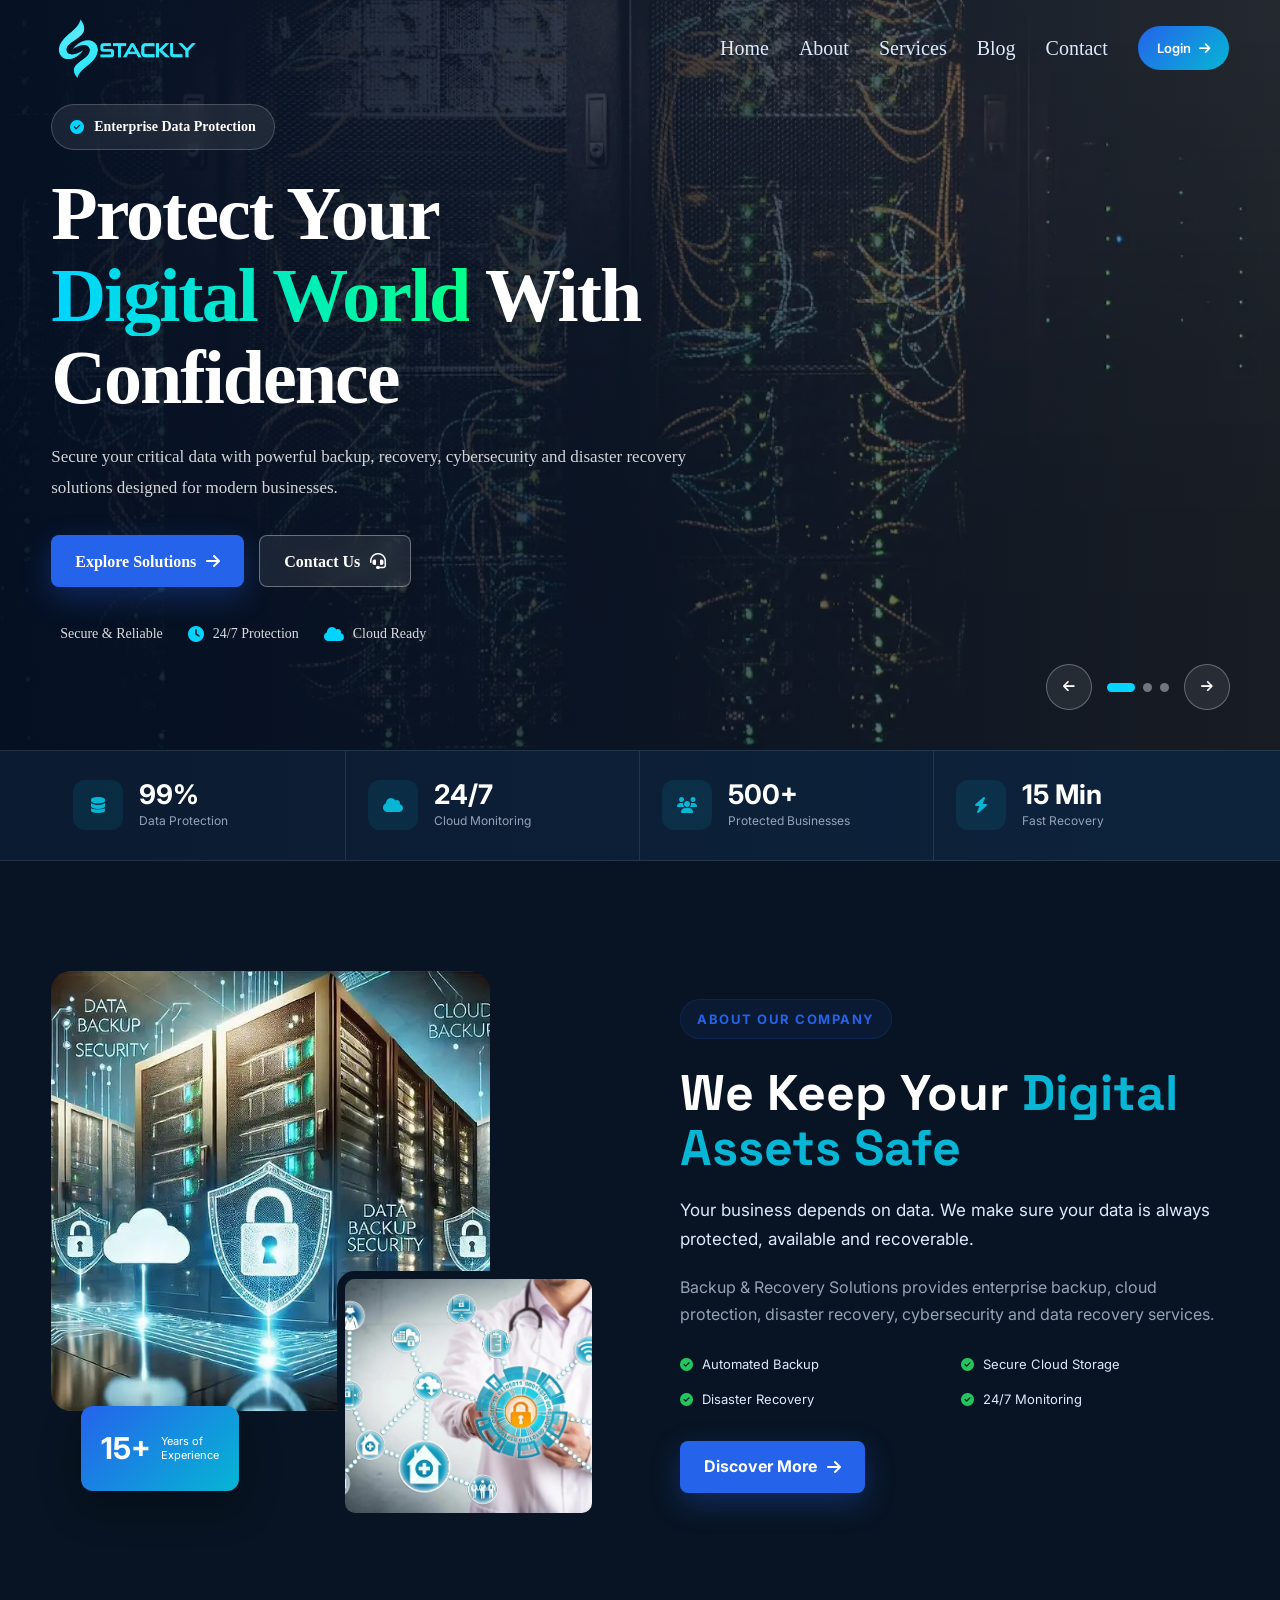
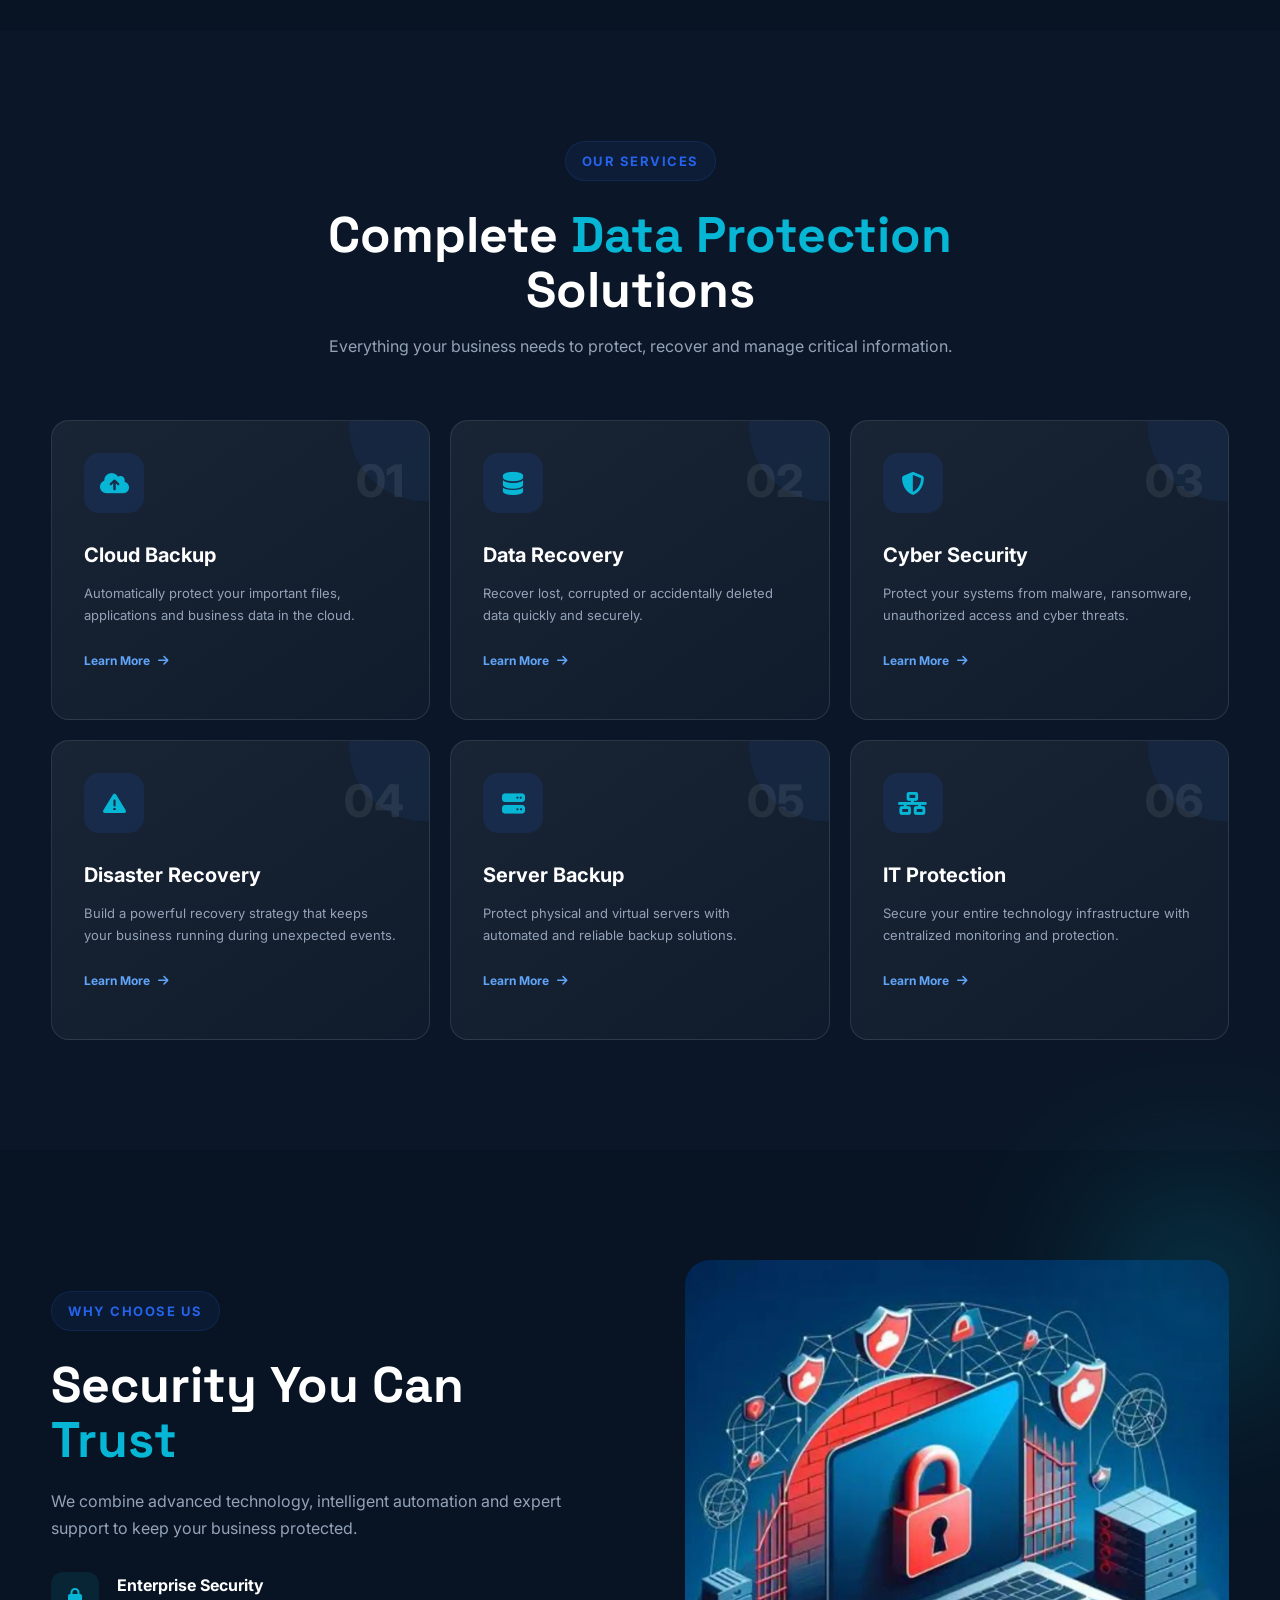
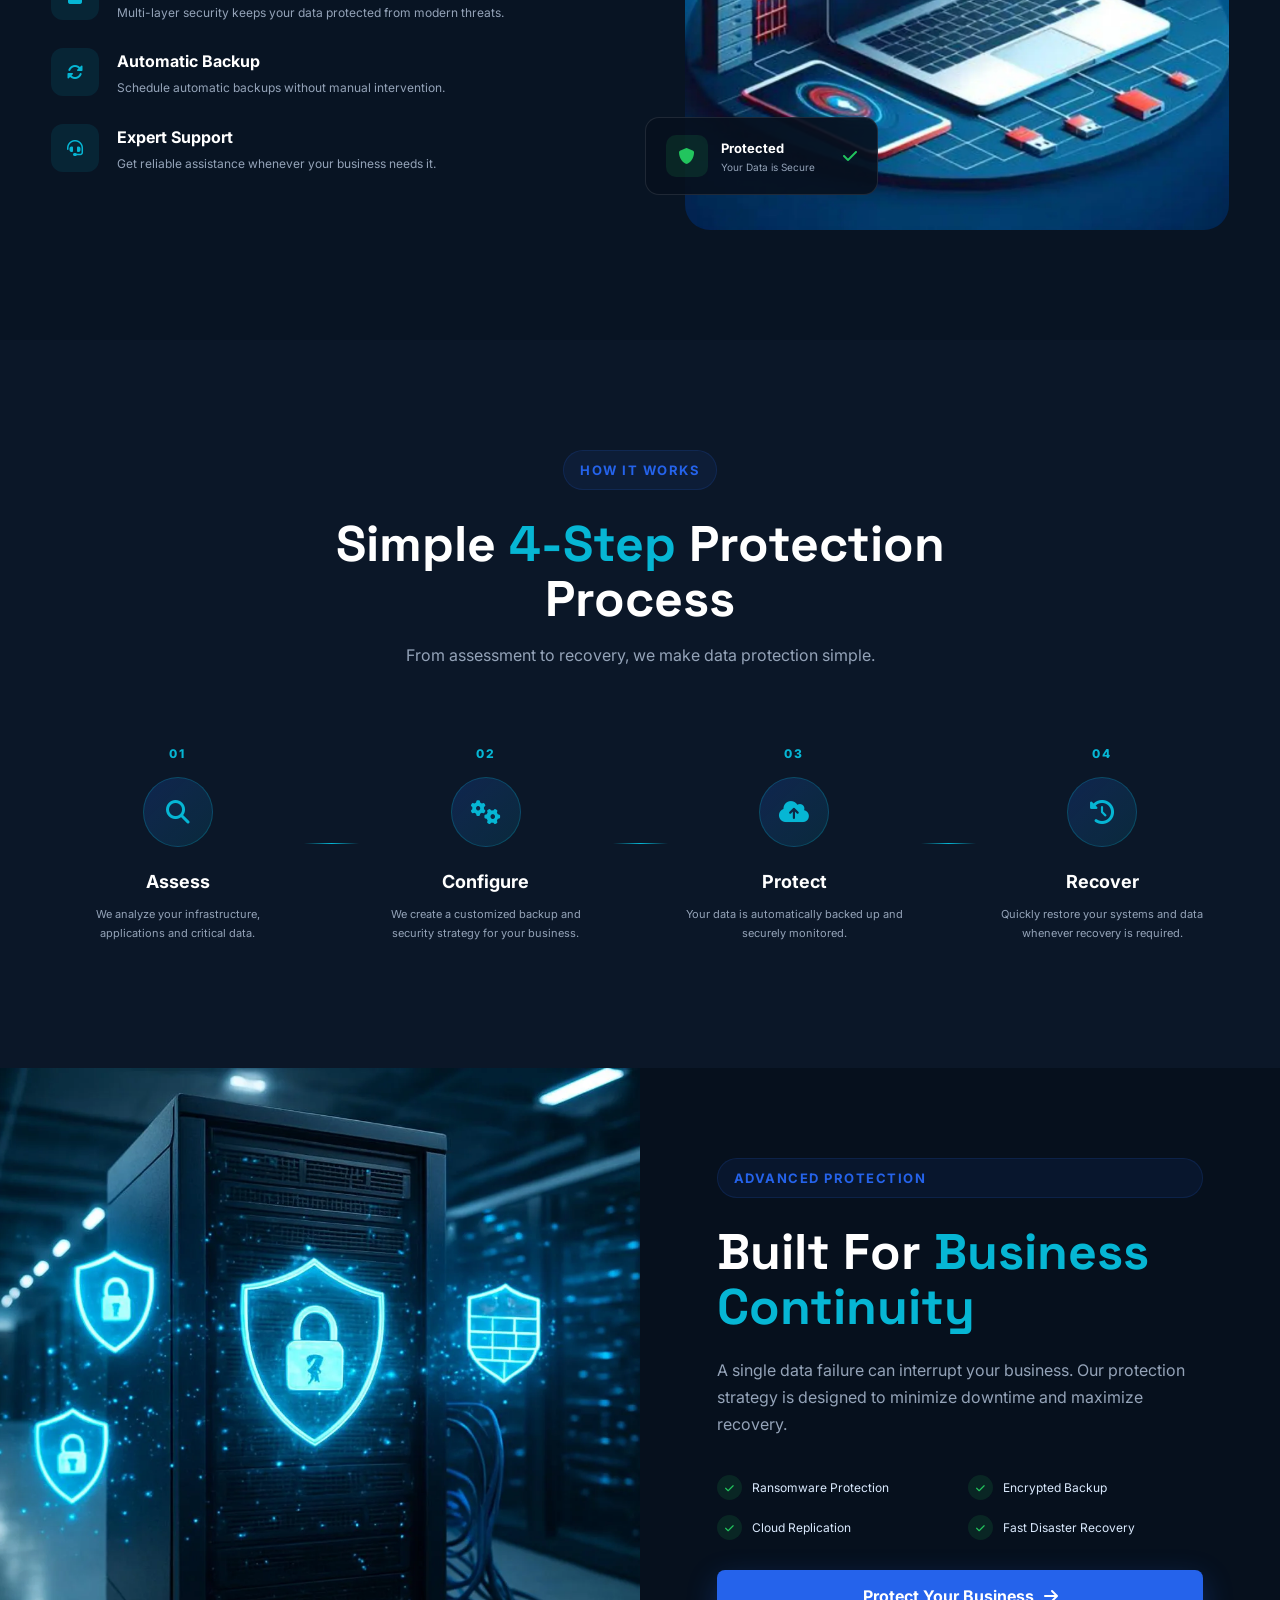
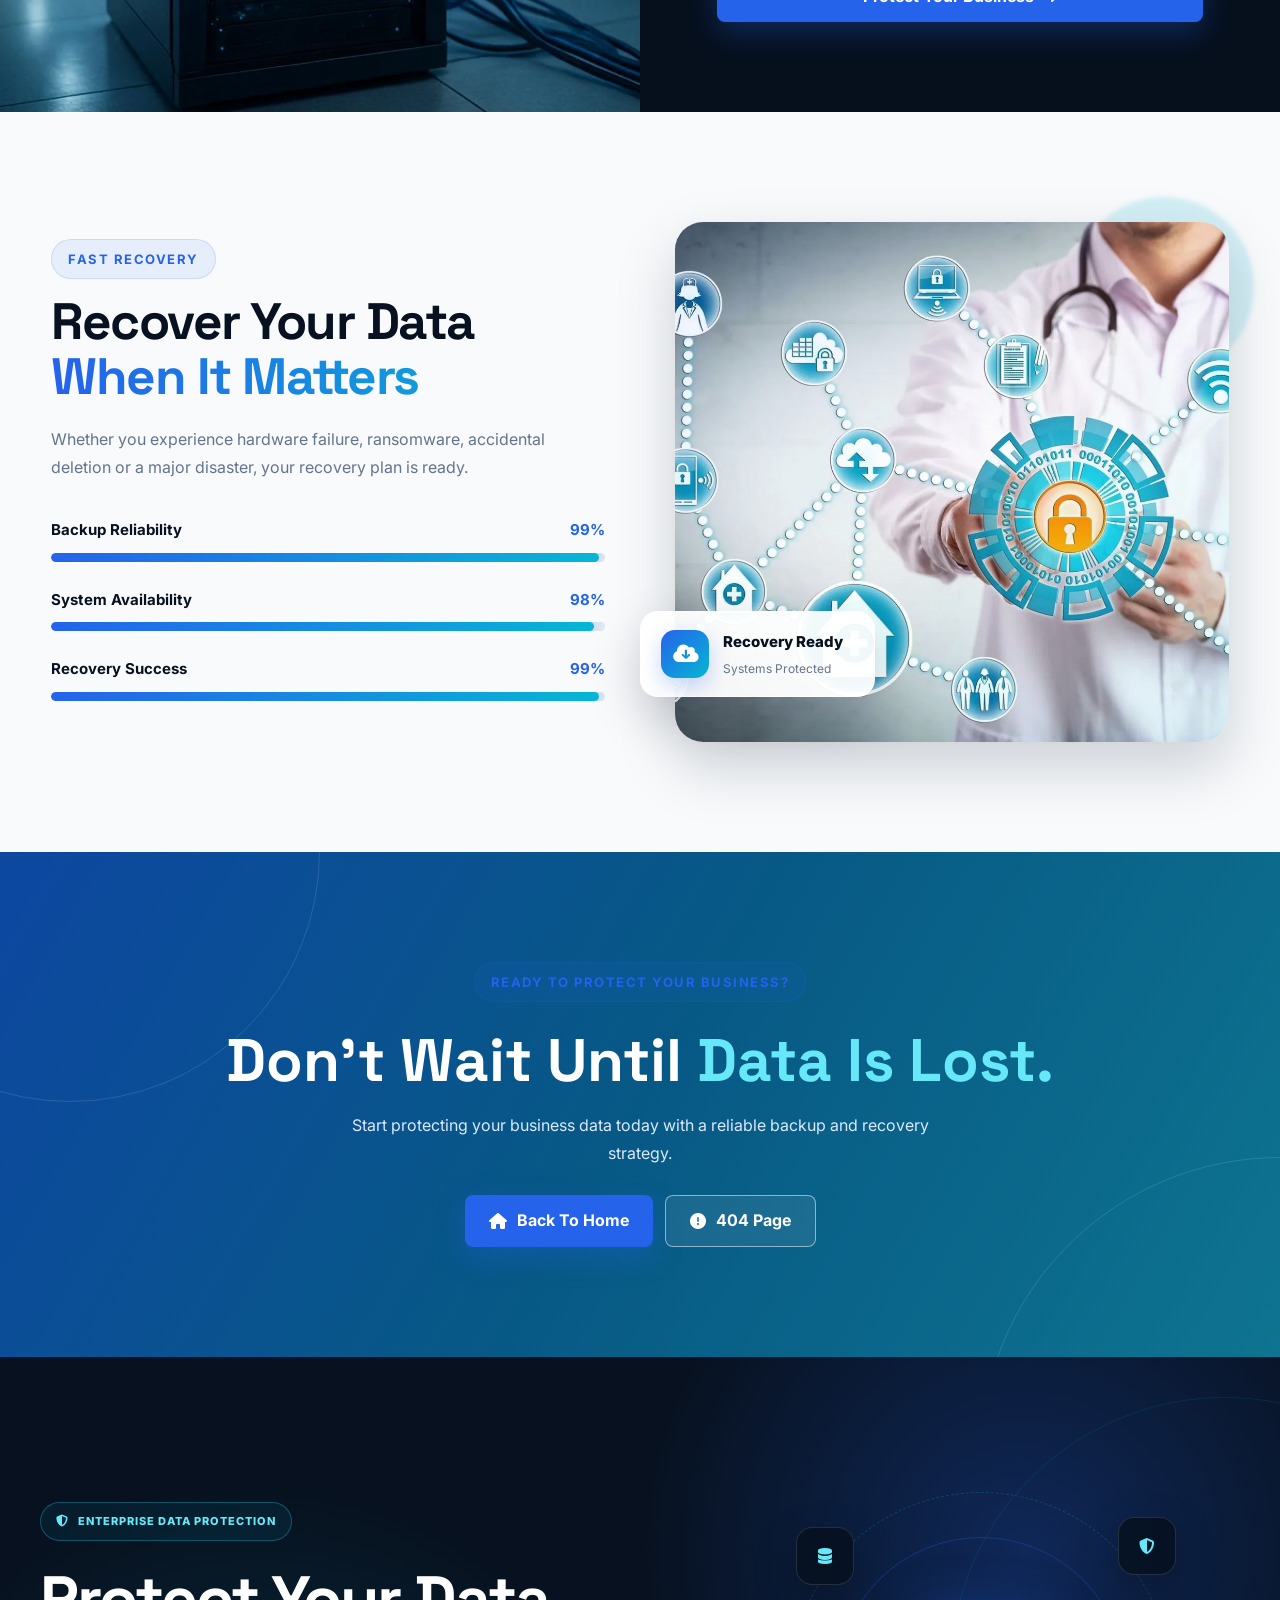
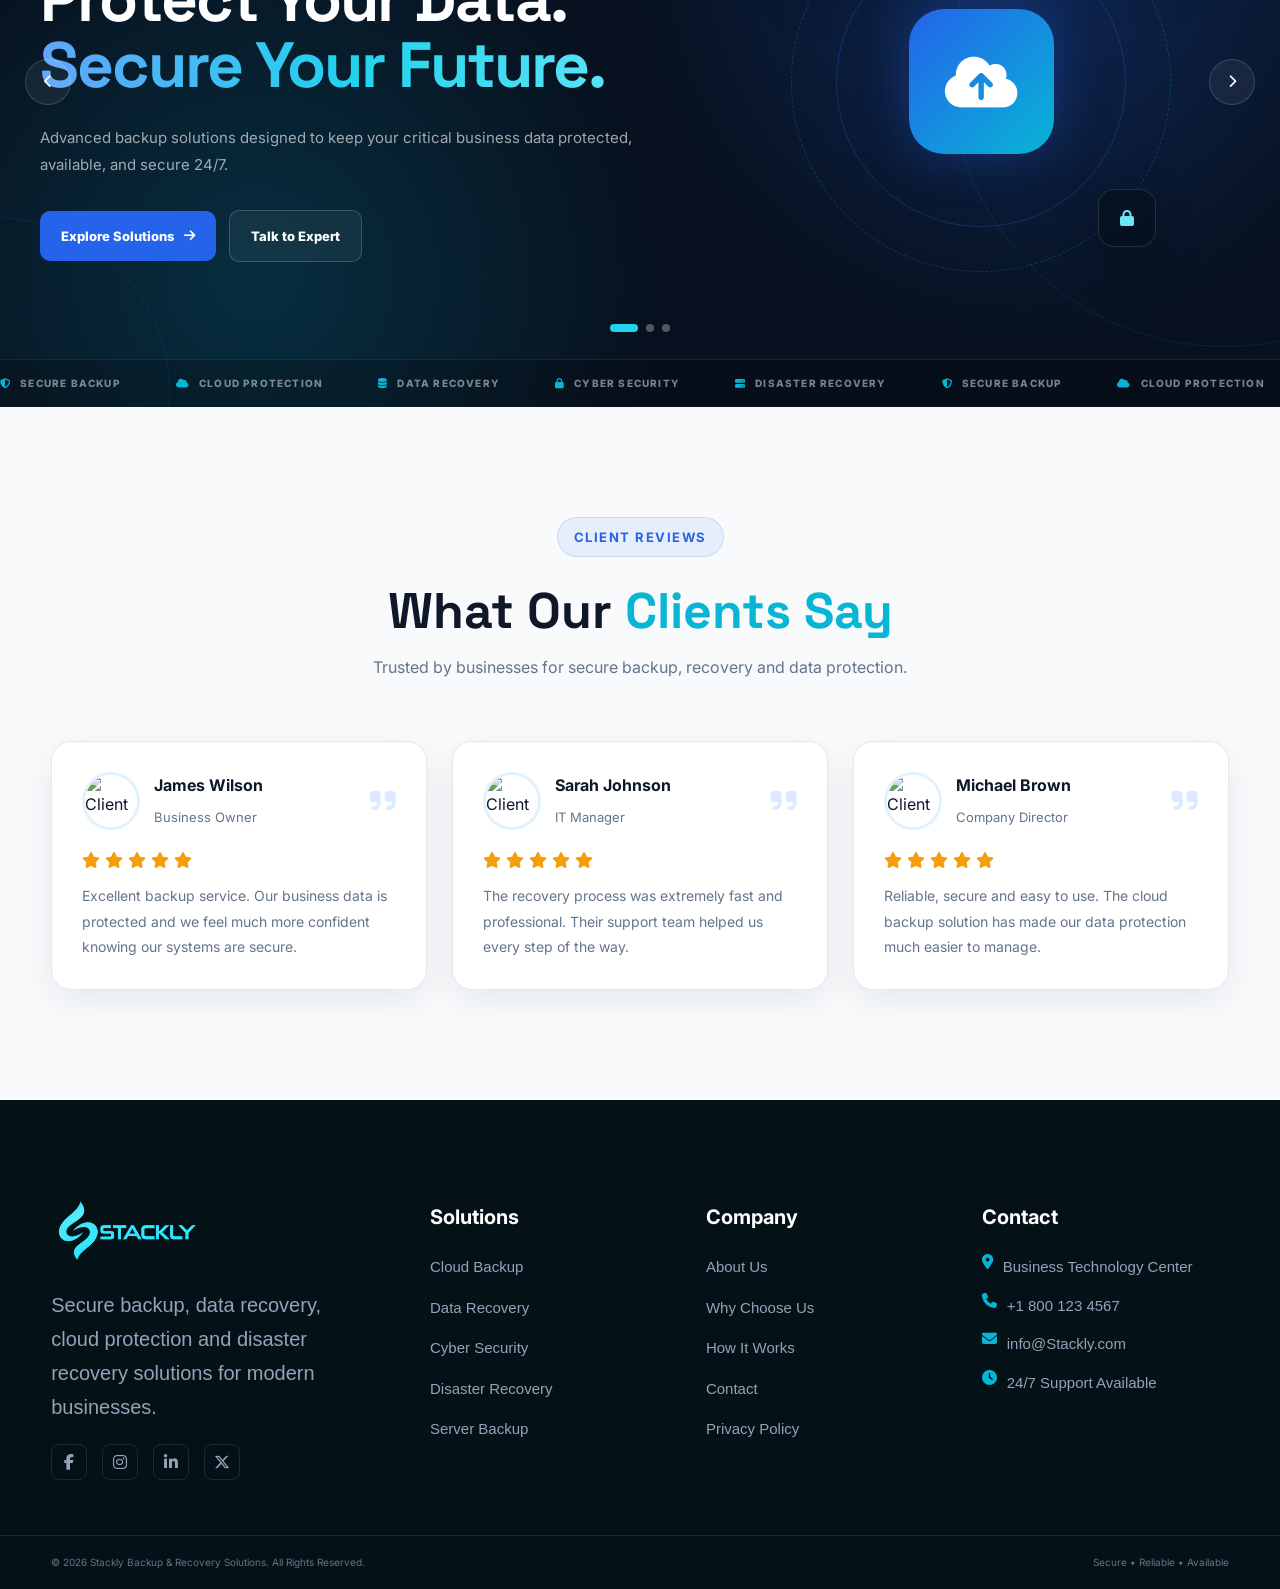
==== index.html @ 8aae8c4e "Add files via upload" ====
<!DOCTYPE html>
<html lang="en">

<head>
    <meta charset="UTF-8">

    <meta name="viewport"
        content="width=device-width, initial-scale=1.0">

    <meta name="description"
        content="Backup & Recovery Solutions - Secure cloud backup, data recovery, cybersecurity and disaster recovery solutions.">

    <meta name="keywords"
        content="backup solutions, data recovery, cloud backup, disaster recovery, cybersecurity">

    <title>Backup & Recovery Solutions</title>

    <!-- Google Font -->
    <link rel="preconnect" href="https://fonts.googleapis.com">
    <link rel="preconnect" href="https://fonts.gstatic.com" crossorigin>

    <link
        href="https://fonts.googleapis.com/css2?family=Inter:wght@400;500;600;700;800&family=Space+Grotesk:wght@500;600;700&display=swap"
        rel="stylesheet">

    <!-- Font Awesome -->
    <link
        rel="stylesheet"
        href="https://cdnjs.cloudflare.com/ajax/libs/font-awesome/6.7.2/css/all.min.css">

    <!-- CSS -->
    <link rel="stylesheet" href="css/style.css">
</head>

<body>

<!-- =====================================================
     PRELOADER
===================================================== -->
<!-- ================= PRELOADER ================= -->
<div class="preloader" id="preloader">
    <div class="loader">

        <!-- Logo / Image -->
        <img src="./assets/img-1.webp" alt="Backup & Recovery Solutions">

        <i class="fa-solid fa-cloud-arrow-up"></i>

        <span>Loading...</span>

        <div class="loading-bar">
            <div class="loading-progress"></div>
        </div>

    </div>
</div>


<!-- =====================================================
     HEADER
===================================================== -->
<header class="header" id="header">

    <div class="container nav-container">

        <a href="index.html" class="logo">

            <span class="logo-image">
                <img
                    src="assets/img-1.webp"
                    alt="Backup & Recovery Solutions Logo">
            </span>

           

        </a>

   


        <nav class="navbar" id="navbar">

            <a href="index.html" class="nav-link ">Home</a>

            <a href="about.html" class="nav-link">About</a>

            <a href="services.html" class="nav-link">Services</a>

            <a href="blog.html" class="nav-link">Blog</a>

            <a href="contact.html" class="nav-link">Contact</a>

            <a href="login.html" class="nav-btn">
                Login
                <i class="fa-solid fa-arrow-right"></i>
            </a>

        </nav>


<button
    class="menu-toggle"
    id="menuToggle"
    type="button"
    aria-label="Open navigation menu"
    aria-expanded="false"
    aria-controls="navbar"
>
    <i class="fa-solid fa-bars"></i>
</button>


    </div>

</header>





<!-- =====================================================
     SECTION 1 - HERO SLIDER
===================================================== -->

<section class="hero" id="home">

    <!-- ================= SLIDE 1 ================= -->
    <div class="hero-slide active">

        <div class="hero-bg hero-bg-1"></div>
        <div class="hero-overlay"></div>

        <div class="container hero-content">

            <div class="hero-text">

                <span class="hero-badge">
                    <i class="fa-solid fa-circle-check"></i>
                    Enterprise Data Protection
                </span>

                <h1>
                    Protect Your
                    <span>Digital World</span>
                    With Confidence
                </h1>

                <p>
                    Secure your critical data with powerful backup,
                    recovery, cybersecurity and disaster recovery
                    solutions designed for modern businesses.
                </p>

                <div class="hero-buttons">

                    <a href="404.html" class="btn btn-primary">
                        Explore Solutions
                        <i class="fa-solid fa-arrow-right"></i>
                    </a>

                    <a href="404.html" class="btn btn-outline">
                        Contact Us
                        <i class="fa-solid fa-headset"></i>
                    </a>

                </div>

                <div class="hero-trust">

                    <div>
                        <i class="fa-solid fa-shield-check"></i>
                        <span>Secure & Reliable</span>
                    </div>

                    <div>
                        <i class="fa-solid fa-clock"></i>
                        <span>24/7 Protection</span>
                    </div>

                    <div>
                        <i class="fa-solid fa-cloud"></i>
                        <span>Cloud Ready</span>
                    </div>

                </div>

            </div>

        </div>

    </div>


    <!-- ================= SLIDE 2 ================= -->
    <div class="hero-slide">

        <div class="hero-bg hero-bg-2"></div>
        <div class="hero-overlay"></div>

        <div class="container hero-content">

            <div class="hero-text">

                <span class="hero-badge">
                    <i class="fa-solid fa-lock"></i>
                    Advanced Cyber Security
                </span>

                <h1>
                    Your Data.
                    <span>Our Priority.</span>
                    Always Protected.
                </h1>

                <p>
                    Defend your business against ransomware,
                    accidental deletion, hardware failures and
                    unexpected disasters.
                </p>

                <div class="hero-buttons">

                    <a href="404.html" class="btn btn-primary">
                        Secure My Data
                        <i class="fa-solid fa-shield"></i>
                    </a>

                    <a href="404.html" class="btn btn-outline">
                        How It Works
                        <i class="fa-solid fa-play"></i>
                    </a>

                </div>

            </div>

        </div>

    </div>


    <!-- ================= SLIDE 3 ================= -->
    <div class="hero-slide">

        <div class="hero-bg hero-bg-3"></div>
        <div class="hero-overlay"></div>

        <div class="container hero-content">

            <div class="hero-text">

                <span class="hero-badge">
                    <i class="fa-solid fa-cloud"></i>
                    Cloud Backup Solutions
                </span>

                <h1>
                    Backup Today.
                    <span>Recover Tomorrow.</span>
                </h1>

                <p>
                    Automated cloud backup solutions keep your
                    files, applications and business systems safe
                    whenever you need them.
                </p>

                <div class="hero-buttons">

                    <a href="404.html" class="btn btn-primary">
                        Start Protection
                        <i class="fa-solid fa-arrow-right"></i>
                    </a>

                </div>

            </div>

        </div>

    </div>


    <!-- ================= SLIDER CONTROLS ================= -->
    <div class="slider-controls">

        <button
            class="slider-btn"
            id="prevSlide"
            type="button"
            aria-label="Previous slide">

            <i class="fa-solid fa-arrow-left"></i>

        </button>

        <div
            class="slider-dots"
            id="sliderDots">
        </div>

        <button
            class="slider-btn"
            id="nextSlide"
            type="button"
            aria-label="Next slide">

            <i class="fa-solid fa-arrow-right"></i>

        </button>

    </div>

</section>


<!-- =====================================================
     SECTION 2 - STATS / TRUST BANNER
===================================================== -->

<section class="stats-section">

    <div class="container stats-grid">

        <div class="stat-card reveal">

            <div class="stat-icon">
                <i class="fa-solid fa-database"></i>
            </div>

            <div>
                <h3>
                    <span class="counter" data-target="99">0</span>%
                </h3>

                <p>Data Protection</p>
            </div>

        </div>


        <div class="stat-card reveal">

            <div class="stat-icon">
                <i class="fa-solid fa-cloud"></i>
            </div>

            <div>
                <h3>
                    <span class="counter" data-target="24">0</span>/7
                </h3>

                <p>Cloud Monitoring</p>
            </div>

        </div>


        <div class="stat-card reveal">

            <div class="stat-icon">
                <i class="fa-solid fa-users"></i>
            </div>

            <div>
                <h3>
                    <span class="counter" data-target="500">0</span>+
                </h3>

                <p>Protected Businesses</p>
            </div>

        </div>


        <div class="stat-card reveal">

            <div class="stat-icon">
                <i class="fa-solid fa-bolt"></i>
            </div>

            <div>
                <h3>
                    <span class="counter" data-target="15">0</span> Min
                </h3>

                <p>Fast Recovery</p>
            </div>

        </div>

    </div>

</section>



<!-- =====================================================
     SECTION 3 - ABOUT
===================================================== -->

<section class="about section-padding" id="about">

    <div class="container about-grid">

        <div class="about-images reveal-left">

            <div class="image-main">

                <img
                    src="assets/img-22.webp"
                    alt="Data center">

            </div>

            <div class="image-small">

                <img
                    src="assets/img-17.webp"
                    alt="Technology">

            </div>

            <div class="experience-box">

                <strong>15+</strong>

                <span>
                    Years of
                    <br>
                    Experience
                </span>

            </div>

        </div>


        <div class="about-content reveal-right">

            <span class="section-tag">
                ABOUT OUR COMPANY
            </span>

            <h2>
                We Keep Your
                <span>Digital Assets Safe</span>
            </h2>

            <p class="lead">
                Your business depends on data.
                We make sure your data is always protected,
                available and recoverable.
            </p>

            <p>
                Backup & Recovery Solutions provides enterprise
                backup, cloud protection, disaster recovery,
                cybersecurity and data recovery services.
            </p>


            <div class="about-list">

                <div>
                    <i class="fa-solid fa-circle-check"></i>
                    Automated Backup
                </div>

                <div>
                    <i class="fa-solid fa-circle-check"></i>
                    Secure Cloud Storage
                </div>

                <div>
                    <i class="fa-solid fa-circle-check"></i>
                    Disaster Recovery
                </div>

                <div>
                    <i class="fa-solid fa-circle-check"></i>
                    24/7 Monitoring
                </div>

            </div>


            <a href="404.html" class="btn btn-primary">
                Discover More
                <i class="fa-solid fa-arrow-right"></i>
            </a>

        </div>

    </div>

</section>



<!-- =====================================================
     SECTION 4 - SERVICES
===================================================== -->

<section class="services section-padding" id="services">

    <div class="container">

        <div class="section-heading reveal">

            <span class="section-tag">
                OUR SERVICES
            </span>

            <h2>
                Complete <span>Data Protection</span>
                Solutions
            </h2>

            <p>
                Everything your business needs to protect,
                recover and manage critical information.
            </p>

        </div>


        <div class="services-grid">

            <div class="service-card reveal">

                <div class="service-number">01</div>

                <div class="service-icon">
                    <i class="fa-solid fa-cloud-arrow-up"></i>
                </div>

                <h3>Cloud Backup</h3>

                <p>
                    Automatically protect your important files,
                    applications and business data in the cloud.
                </p>

                <a href="404.html">
                    Learn More
                    <i class="fa-solid fa-arrow-right"></i>
                </a>

            </div>


            <div class="service-card reveal">

                <div class="service-number">02</div>

                <div class="service-icon">
                    <i class="fa-solid fa-database"></i>
                </div>

                <h3>Data Recovery</h3>

                <p>
                    Recover lost, corrupted or accidentally deleted
                    data quickly and securely.
                </p>

                <a href="404.html">
                    Learn More
                    <i class="fa-solid fa-arrow-right"></i>
                </a>

            </div>


            <div class="service-card reveal">

                <div class="service-number">03</div>

                <div class="service-icon">
                    <i class="fa-solid fa-shield-halved"></i>
                </div>

                <h3>Cyber Security</h3>

                <p>
                    Protect your systems from malware, ransomware,
                    unauthorized access and cyber threats.
                </p>

                <a href="404.html">
                    Learn More
                    <i class="fa-solid fa-arrow-right"></i>
                </a>

            </div>


            <div class="service-card reveal">

                <div class="service-number">04</div>

                <div class="service-icon">
                    <i class="fa-solid fa-triangle-exclamation"></i>
                </div>

                <h3>Disaster Recovery</h3>

                <p>
                    Build a powerful recovery strategy that keeps
                    your business running during unexpected events.
                </p>

                <a href="404.html">
                    Learn More
                    <i class="fa-solid fa-arrow-right"></i>
                </a>

            </div>


            <div class="service-card reveal">

                <div class="service-number">05</div>

                <div class="service-icon">
                    <i class="fa-solid fa-server"></i>
                </div>

                <h3>Server Backup</h3>

                <p>
                    Protect physical and virtual servers with
                    automated and reliable backup solutions.
                </p>

                <a href="404.html">
                    Learn More
                    <i class="fa-solid fa-arrow-right"></i>
                </a>

            </div>


            <div class="service-card reveal">

                <div class="service-number">06</div>

                <div class="service-icon">
                    <i class="fa-solid fa-network-wired"></i>
                </div>

                <h3>IT Protection</h3>

                <p>
                    Secure your entire technology infrastructure
                    with centralized monitoring and protection.
                </p>

                <a href="404.html">
                    Learn More
                    <i class="fa-solid fa-arrow-right"></i>
                </a>

            </div>

        </div>

    </div>

</section>



<!-- =====================================================
     SECTION 5 - WHY CHOOSE US
===================================================== -->

<section class="why-us section-padding" id="why-us">

    <div class="container why-grid">

        <div class="why-content reveal-left">

            <span class="section-tag">
                WHY CHOOSE US
            </span>

            <h2>
                Security You Can
                <span>Trust</span>
            </h2>

            <p>
                We combine advanced technology, intelligent
                automation and expert support to keep your
                business protected.
            </p>


            <div class="why-item">

                <div class="why-icon">
                    <i class="fa-solid fa-lock"></i>
                </div>

                <div>
                    <h3>Enterprise Security</h3>

                    <p>
                        Multi-layer security keeps your data
                        protected from modern threats.
                    </p>
                </div>

            </div>


            <div class="why-item">

                <div class="why-icon">
                    <i class="fa-solid fa-rotate"></i>
                </div>

                <div>
                    <h3>Automatic Backup</h3>

                    <p>
                        Schedule automatic backups without
                        manual intervention.
                    </p>
                </div>

            </div>


            <div class="why-item">

                <div class="why-icon">
                    <i class="fa-solid fa-headset"></i>
                </div>

                <div>
                    <h3>Expert Support</h3>

                    <p>
                        Get reliable assistance whenever
                        your business needs it.
                    </p>
                </div>

            </div>

        </div>


        <div class="why-image reveal-right">

            <div class="image-glow"></div>

            <img
                src="assets/img-25.webp"
                alt="Cyber security">

            <div class="security-card">

                <div class="security-card-icon">
                    <i class="fa-solid fa-shield"></i>
                </div>

                <div>
                    <strong>Protected</strong>
                    <span>Your Data is Secure</span>
                </div>

                <i class="fa-solid fa-check"></i>

            </div>

        </div>

    </div>

</section>



<!-- =====================================================
     SECTION 6 - PROCESS / STEPS
===================================================== -->

<section class="process section-padding" id="process">

    <div class="container">

        <div class="section-heading reveal">

            <span class="section-tag">
                HOW IT WORKS
            </span>

            <h2>
                Simple <span>4-Step</span>
                Protection Process
            </h2>

            <p>
                From assessment to recovery, we make
                data protection simple.
            </p>

        </div>


        <div class="process-grid">

            <div class="process-card reveal">

                <div class="process-number">
                    01
                </div>

                <div class="process-icon">
                    <i class="fa-solid fa-magnifying-glass"></i>
                </div>

                <h3>Assess</h3>

                <p>
                    We analyze your infrastructure,
                    applications and critical data.
                </p>

            </div>


            <div class="process-line"></div>


            <div class="process-card reveal">

                <div class="process-number">
                    02
                </div>

                <div class="process-icon">
                    <i class="fa-solid fa-gears"></i>
                </div>

                <h3>Configure</h3>

                <p>
                    We create a customized backup and
                    security strategy for your business.
                </p>

            </div>


            <div class="process-line"></div>


            <div class="process-card reveal">

                <div class="process-number">
                    03
                </div>

                <div class="process-icon">
                    <i class="fa-solid fa-cloud-arrow-up"></i>
                </div>

                <h3>Protect</h3>

                <p>
                    Your data is automatically backed up
                    and securely monitored.
                </p>

            </div>


            <div class="process-line"></div>


            <div class="process-card reveal">

                <div class="process-number">
                    04
                </div>

                <div class="process-icon">
                    <i class="fa-solid fa-clock-rotate-left"></i>
                </div>

                <h3>Recover</h3>

                <p>
                    Quickly restore your systems and
                    data whenever recovery is required.
                </p>

            </div>

        </div>

    </div>

</section>



<!-- =====================================================
     SECTION 7 - SECURITY SPLIT
===================================================== -->

<section class="security-section">

    <div class="security-image">

        <img
            src="assets/img-14.webp"
            alt="Secure technology">

    </div>


    <div class="security-content">

        <span class="section-tag">
            ADVANCED PROTECTION
        </span>

        <h2>
            Built For
            <span>Business Continuity</span>
        </h2>

        <p>
            A single data failure can interrupt your business.
            Our protection strategy is designed to minimize
            downtime and maximize recovery.
        </p>


        <div class="security-features">

            <div>
                <i class="fa-solid fa-check"></i>
                <span>Ransomware Protection</span>
            </div>

            <div>
                <i class="fa-solid fa-check"></i>
                <span>Encrypted Backup</span>
            </div>

            <div>
                <i class="fa-solid fa-check"></i>
                <span>Cloud Replication</span>
            </div>

            <div>
                <i class="fa-solid fa-check"></i>
                <span>Fast Disaster Recovery</span>
            </div>

        </div>


        <a href="404.html" class="btn btn-primary">
            Protect Your Business
            <i class="fa-solid fa-arrow-right"></i>
        </a>

    </div>

</section>



<!-- =====================================================
     SECTION 8 - RECOVERY IMAGE / CONTENT
===================================================== -->

<section class="recovery section-padding">

    <div class="container recovery-grid">
<div class="recovery-content reveal-left">

    <span class="section-tag">
        FAST RECOVERY
    </span>

    <h2>
        Recover Your Data
        <span>When It Matters</span>
    </h2>

    <p>
        Whether you experience hardware failure,
        ransomware, accidental deletion or a major
        disaster, your recovery plan is ready.
    </p>


    <!-- Backup Reliability -->
    <div class="recovery-progress">

        <div class="progress-heading">
            <span>Backup Reliability</span>
            <strong>99%</strong>
        </div>

        <div class="progress">
            <span class="progress-bar progress-99"></span>
        </div>

    </div>


    <!-- System Availability -->
    <div class="recovery-progress">

        <div class="progress-heading">
            <span>System Availability</span>
            <strong>98%</strong>
        </div>

        <div class="progress">
            <span class="progress-bar progress-98"></span>
        </div>

    </div>


    <!-- Recovery Success -->
    <div class="recovery-progress">

        <div class="progress-heading">
            <span>Recovery Success</span>
            <strong>99%</strong>
        </div>

        <div class="progress">
            <span class="progress-bar progress-99"></span>
        </div>

    </div>

</div>

        <div class="recovery-image reveal-right">

            <img
                src="assets/img-17.webp"
                alt="Cloud recovery">

            <div class="floating-card">

                <i class="fa-solid fa-cloud-arrow-down"></i>

                <div>
                    <strong>Recovery Ready</strong>
                    <span>Systems Protected</span>
                </div>

            </div>

        </div>

    </div>

</section>



<!-- =====================================================
     SECTION 9 - CTA
===================================================== -->

<section class="cta-section" id="contact">

    <div class="cta-bg"></div>

    <div class="container cta-content">

        <span class="section-tag">
            READY TO PROTECT YOUR BUSINESS?
        </span>

        <h2>
            Don't Wait Until
            <span>Data Is Lost.</span>
        </h2>

        <p>
            Start protecting your business data today
            with a reliable backup and recovery strategy.
        </p>
<div class="cta-buttons">

    <a href="index.html" class="btn btn-primary">
        <i class="fa-solid fa-house" aria-hidden="true"></i>
        Back To Home
    </a>

    <a href="404.html" class="btn btn-outline">
        <i class="fa-solid fa-circle-exclamation" aria-hidden="true"></i>
        404 Page
    </a>

</div>

    </div>

</section>



<!-- =========================================================
     BACKUP & RECOVERY MOVING BANNER
========================================================= -->

<section class="backup-banner" id="backupBanner">

    <div class="banner-bg-shape banner-shape-one"></div>
    <div class="banner-bg-shape banner-shape-two"></div>

    <div class="banner-slider">

        <!-- SLIDE 1 -->
        <div class="banner-slide active">

            <div class="banner-content">

                <span class="banner-tag">
                    <i class="fa-solid fa-shield-halved"></i>
                    ENTERPRISE DATA PROTECTION
                </span>

                <h2>
                    Protect Your Data.
                    <span>Secure Your Future.</span>
                </h2>

                <p>
                    Advanced backup solutions designed to keep
                    your critical business data protected,
                    available, and secure 24/7.
                </p>

                <div class="banner-buttons">

                    <a href="404.html" class="banner-primary-btn">
                        Explore Solutions
                        <i class="fa-solid fa-arrow-right"></i>
                    </a>

                    <a href="404.html" class="banner-secondary-btn">
                        Talk to Expert
                    </a>

                </div>

            </div>

            <div class="banner-visual">

                <div class="rotating-ring ring-one"></div>
                <div class="rotating-ring ring-two"></div>

                <div class="banner-main-icon">
                    <i class="fa-solid fa-cloud-arrow-up"></i>
                </div>

                <div class="floating-icon floating-one">
                    <i class="fa-solid fa-database"></i>
                </div>

                <div class="floating-icon floating-two">
                    <i class="fa-solid fa-shield-halved"></i>
                </div>

                <div class="floating-icon floating-three">
                    <i class="fa-solid fa-lock"></i>
                </div>

            </div>

        </div>


        <!-- SLIDE 2 -->
        <div class="banner-slide">

            <div class="banner-content">

                <span class="banner-tag">
                    <i class="fa-solid fa-rotate"></i>
                    FAST DATA RECOVERY
                </span>

                <h2>
                    Recover Faster.
                    <span>Recover Smarter.</span>
                </h2>

                <p>
                    Minimize downtime with reliable disaster
                    recovery solutions that restore your
                    systems when you need them most.
                </p>

                <div class="banner-buttons">

                    <a href="404.html" class="banner-primary-btn">
                        Discover Recovery
                        <i class="fa-solid fa-arrow-right"></i>
                    </a>

                    <a href="404.html" class="banner-secondary-btn">
                        Get Support
                    </a>

                </div>

            </div>

            <div class="banner-visual">

                <div class="rotating-ring ring-one"></div>
                <div class="rotating-ring ring-two"></div>

                <div class="banner-main-icon recovery-icon">
                    <i class="fa-solid fa-database"></i>
                </div>

                <div class="floating-icon floating-one">
                    <i class="fa-solid fa-clock-rotate-left"></i>
                </div>

                <div class="floating-icon floating-two">
                    <i class="fa-solid fa-server"></i>
                </div>

                <div class="floating-icon floating-three">
                    <i class="fa-solid fa-bolt"></i>
                </div>

            </div>

        </div>


        <!-- SLIDE 3 -->
        <div class="banner-slide">

            <div class="banner-content">

                <span class="banner-tag">
                    <i class="fa-solid fa-user-shield"></i>
                    CYBER SECURITY
                </span>

                <h2>
                    Defend Every Layer.
                    <span>Stay Cyber Secure.</span>
                </h2>

                <p>
                    Protect your infrastructure against modern
                    cyber threats with intelligent security,
                    monitoring, and data protection.
                </p>

                <div class="banner-buttons">

                    <a href="404.html" class="banner-primary-btn">
                        Secure Your Business
                        <i class="fa-solid fa-arrow-right"></i>
                    </a>

                    <a href="404.html" class="banner-secondary-btn">
                        Contact Us
                    </a>

                </div>

            </div>

            <div class="banner-visual">

                <div class="rotating-ring ring-one"></div>
                <div class="rotating-ring ring-two"></div>

                <div class="banner-main-icon security-icon">
                    <i class="fa-solid fa-shield-halved"></i>
                </div>

                <div class="floating-icon floating-one">
                    <i class="fa-solid fa-fingerprint"></i>
                </div>

                <div class="floating-icon floating-two">
                    <i class="fa-solid fa-key"></i>
                </div>

                <div class="floating-icon floating-three">
                    <i class="fa-solid fa-virus-slash"></i>
                </div>

            </div>

        </div>

    </div>


    <!-- SLIDER ARROWS -->

    <button
        class="banner-arrow banner-prev"
        type="button"
        aria-label="Previous slide"
    >
        <i class="fa-solid fa-chevron-left"></i>
    </button>

    <button
        class="banner-arrow banner-next"
        type="button"
        aria-label="Next slide"
    >
        <i class="fa-solid fa-chevron-right"></i>
    </button>


    <!-- SLIDER DOTS -->

    <div class="banner-dots">

        <button
            class="banner-dot active"
            type="button"
            aria-label="Slide 1"
        ></button>

        <button
            class="banner-dot"
            type="button"
            aria-label="Slide 2"
        ></button>

        <button
            class="banner-dot"
            type="button"
            aria-label="Slide 3"
        ></button>

    </div>


    <!-- MOVING BOTTOM TEXT -->

    <div class="banner-marquee">

        <div class="marquee-track">

            <span>
                <i class="fa-solid fa-shield-halved"></i>
                SECURE BACKUP
            </span>

            <span>
                <i class="fa-solid fa-cloud"></i>
                CLOUD PROTECTION
            </span>

            <span>
                <i class="fa-solid fa-database"></i>
                DATA RECOVERY
            </span>

            <span>
                <i class="fa-solid fa-lock"></i>
                CYBER SECURITY
            </span>

            <span>
                <i class="fa-solid fa-server"></i>
                DISASTER RECOVERY
            </span>

            <span>
                <i class="fa-solid fa-shield-halved"></i>
                SECURE BACKUP
            </span>

            <span>
                <i class="fa-solid fa-cloud"></i>
                CLOUD PROTECTION
            </span>

            <span>
                <i class="fa-solid fa-database"></i>
                DATA RECOVERY
            </span>

        </div>

    </div>

</section>


<!-- =====================================================
     SECTION - REVIEWS
===================================================== -->

<section class="reviews section-padding" id="reviews">

    <div class="container">

        <div class="section-heading reveal">

            <span class="section-tag">
                CLIENT REVIEWS
            </span>

            <h2>
                What Our <span>Clients Say</span>
            </h2>

            <p>
                Trusted by businesses for secure backup,
                recovery and data protection.
            </p>

        </div>


        <div class="reviews-grid">


            <!-- REVIEW 1 -->

            <div class="review-card reveal">

                <div class="review-top">

                    <div class="review-user">

                        <img
                            src="https://images.unsplash.com/photo-1500648767791-00dcc994a43e?auto=format&fit=crop&w=200&q=80"
                            alt="Client">

                        <div>
                            <h3>James Wilson</h3>
                            <span>Business Owner</span>
                        </div>

                    </div>

                    <i class="fa-solid fa-quote-right quote-icon"></i>

                </div>


                <div class="stars">

                    <i class="fa-solid fa-star"></i>
                    <i class="fa-solid fa-star"></i>
                    <i class="fa-solid fa-star"></i>
                    <i class="fa-solid fa-star"></i>
                    <i class="fa-solid fa-star"></i>

                </div>


                <p class="review-text">
                    Excellent backup service. Our business data
                    is protected and we feel much more confident
                    knowing our systems are secure.
                </p>

            </div>



            <!-- REVIEW 2 -->

            <div class="review-card reveal">

                <div class="review-top">

                    <div class="review-user">

                        <img
                            src="https://images.unsplash.com/photo-1494790108377-be9c29b29330?auto=format&fit=crop&w=200&q=80"
                            alt="Client">

                        <div>
                            <h3>Sarah Johnson</h3>
                            <span>IT Manager</span>
                        </div>

                    </div>

                    <i class="fa-solid fa-quote-right quote-icon"></i>

                </div>


                <div class="stars">

                    <i class="fa-solid fa-star"></i>
                    <i class="fa-solid fa-star"></i>
                    <i class="fa-solid fa-star"></i>
                    <i class="fa-solid fa-star"></i>
                    <i class="fa-solid fa-star"></i>

                </div>


                <p class="review-text">
                    The recovery process was extremely fast and
                    professional. Their support team helped us
                    every step of the way.
                </p>

            </div>



            <!-- REVIEW 3 -->

            <div class="review-card reveal">

                <div class="review-top">

                    <div class="review-user">

                        <img
                            src="https://images.unsplash.com/photo-1507003211169-0a1dd7228f2d?auto=format&fit=crop&w=200&q=80"
                            alt="Client">

                        <div>
                            <h3>Michael Brown</h3>
                            <span>Company Director</span>
                        </div>

                    </div>

                    <i class="fa-solid fa-quote-right quote-icon"></i>

                </div>


                <div class="stars">

                    <i class="fa-solid fa-star"></i>
                    <i class="fa-solid fa-star"></i>
                    <i class="fa-solid fa-star"></i>
                    <i class="fa-solid fa-star"></i>
                    <i class="fa-solid fa-star"></i>

                </div>


                <p class="review-text">
                    Reliable, secure and easy to use. The cloud
                    backup solution has made our data protection
                    much easier to manage.
                </p>

            </div>


        </div>

    </div>

</section>


<!-- =====================================================
     SECTION 10 - FOOTER

===================================================== -->

<footer class="footer">

    <div class="container footer-grid">

        <div class="footer-about">

       
        <a href="index.html" class="logo">

            <span class="logo-image">
                <img
                    src="assets/img-1.webp"
                    alt="Backup & Recovery Solutions Logo">
            </span>

           

        </a>

            <p>
                Secure backup, data recovery, cloud protection
                and disaster recovery solutions for modern
                businesses.
            </p>

<div class="social-links">

    <a href="404.html" aria-label="Facebook">
        <i class="fa-brands fa-facebook-f"></i>
    </a>

    <a href="404.html" aria-label="Instagram">
        <i class="fa-brands fa-instagram"></i>
    </a>

    <a href="404.html" aria-label="LinkedIn">
        <i class="fa-brands fa-linkedin-in"></i>
    </a>

    <a href="404.html" aria-label="X">
        <i class="fa-brands fa-x-twitter"></i>
    </a>

</div>



        </div>


        <div class="footer-column">

            <h3>Solutions</h3>

            <a href="404.html">Cloud Backup</a>

            <a href="404.html">Data Recovery</a>

            <a href="404.html">Cyber Security</a>

            <a href="404.html">Disaster Recovery</a>

            <a href="404.html">Server Backup</a>

        </div>


        <div class="footer-column">

            <h3>Company</h3>

            <a href="404.html">About Us</a>

            <a href="404.html">Why Choose Us</a>

            <a href="404.html">How It Works</a>

            <a href="404.html">Contact</a>

            <a href="404.html">Privacy Policy</a>

        </div>


        <div class="footer-column contact-column">

            <h3>Contact</h3>

            <p>
                <i class="fa-solid fa-location-dot"></i>
                Business Technology Center
            </p>

            <p>
                <i class="fa-solid fa-phone"></i>
                +1 800 123 4567
            </p>

            <p>
                <i class="fa-solid fa-envelope"></i>
                info@Stackly.com
            </p>

            <p>
                <i class="fa-solid fa-clock"></i>
                24/7 Support Available
            </p>

        </div>

    </div>


    <div class="footer-bottom">

        <div class="container">

            <p>
                © 2026 Stackly Backup & Recovery Solutions.
                All Rights Reserved.
            </p>

            <p>
                Secure • Reliable • Available
            </p>

        </div>

    </div>

</footer>


<!-- Back To Top -->

<button class="back-top" id="backTop" type="button" aria-label="Back to top">
    <i class="fa-solid fa-arrow-up"></i>
</button>



<script src="javascript/script.js"></script>

</body>
</html>
---- css/style.css ----
/* =========================================================
   BACKUP & RECOVERY SOLUTIONS
   PREMIUM RESPONSIVE MAIN STYLE SHEET
========================================================= */

/* =========================================================
   01. ROOT VARIABLES
========================================================= */

:root {

    --primary: #2563eb;
    --primary-dark: #1d4ed8;

    --cyan: #06b6d4;
    --cyan-light: #67e8f9;

    --purple: #7c3aed;
    --green: #22c55e;
    --orange: #f59e0b;

    --dark: #07111f;
    --dark-2: #0b1728;
    --dark-3: #101f33;
    --dark-4: #06101d;

    --white: #ffffff;
    --light: #f8fafc;

    --text: #dbeafe;
    --text-light: #cbd5e1;

    --gray: #64748b;
    --gray-light: #94a3b8;

    --border: rgba(255, 255, 255, 0.10);

    --radius-sm: 8px;
    --radius-md: 12px;
    --radius-lg: 18px;
    --radius-xl: 24px;

    --shadow:
        0 20px 60px rgba(0, 0, 0, 0.18);

    --transition:
        all 0.35s ease;
}


/* =========================================================
   02. RESET
========================================================= */

*,
*::before,
*::after {
    margin: 0;
    padding: 0;
    box-sizing: border-box;
}

html {
    scroll-behavior: smooth;
    scroll-padding-top: 80px;
}

body {
    font-family: "Inter", sans-serif;
    background: var(--dark);
    color: var(--white);
    line-height: 1.7;
    overflow-x: hidden;
}

body.menu-open {
    overflow: hidden;
}

img {
    width: 100%;
    display: block;
}

a {
    text-decoration: none;
    color: inherit;
}

button,
input,
textarea,
select {
    font-family: inherit,;
}

button {
    cursor: pointer;
}

ul,
ol {
    list-style: none;
}

::selection {
    background: var(--cyan);
    color: var(--dark);
}


/* =========================================================
   03. GLOBAL
========================================================= */

.container {
    width: min(1180px, 92%);
    margin-inline: auto;
}

.section-padding {
    padding: 110px 0;
}

.text-center {
    text-align: center;
}

/* ================= PRELOADER ================= */

.preloader {
    position: fixed;
    inset: 0;
    width: 100%;
    height: 100vh;
    background: #07182f;
    display: flex;
    justify-content: center;
    align-items: center;
    z-index: 99999;
    transition: opacity 0.6s ease, visibility 0.6s ease;
}

.preloader.hide {
    opacity: 0;
    visibility: hidden;
}

.loader {
    display: flex;
    flex-direction: column;
    align-items: center;
    justify-content: center;
    gap: 14px;
    text-align: center;
}

/* Logo Image */
.loader img {
    width: 150px;
    height: auto;
    object-fit: contain;
    animation: logoPulse 1.8s ease-in-out infinite;
}

/* Cloud Icon */
.loader i {
    font-size: 42px;
    color: #00d4ff;
    animation: cloudMove 1.4s ease-in-out infinite;
}

/* Loading Text */
.loader span {
    color: #ffffff;
    font-size: 15px;
    font-weight: 600;
    letter-spacing: 2px;
}

/* Loading Bar */
.loading-bar {
    width: 180px;
    height: 4px;
    background: rgba(255, 255, 255, 0.15);
    border-radius: 20px;
    overflow: hidden;
}

.loading-progress {
    width: 0;
    height: 100%;
    background: linear-gradient(
        90deg,
        #2563eb,
        #00d4ff
    );
    border-radius: 20px;
    animation: loadingProgress 2.5s ease-in-out forwards;
}

/* Logo Animation */
@keyframes logoPulse {

    0%,
    100% {
        transform: scale(1);
        opacity: 0.8;
    }

    50% {
        transform: scale(1.08);
        opacity: 1;
    }
}

/* Cloud Animation */
@keyframes cloudMove {

    0%,
    100% {
        transform: translateY(0);
    }

    50% {
        transform: translateY(-10px);
    }
}

/* Progress Animation */
@keyframes loadingProgress {
    0% {
        width: 0;
    }

    100% {
        width: 100%;
    }
}

/* Mobile */
@media (max-width: 600px) {

    .loader img {
        width: 120px;
    }

    .loader i {
        font-size: 34px;
    }

    .loader span {
        font-size: 13px;
    }

    .loading-bar {
        width: 150px;
    }
}


/* =========================================================
   05. HEADER
========================================================= */

.header {
    position: fixed;
    inset: 0 0 auto;

    width: 100%;
    z-index: 1000;

    padding: 18px 0;

    transition: var(--transition);
}

.header.scrolled {
    padding: 12px 0;

    background: rgba(7, 17, 31, 0.92);
/* 
    backdrop-filter: blur(18px);
    -webkit-backdrop-filter: blur(18px); */

    box-shadow:
        0 10px 40px rgba(0, 0, 0, 0.25);
}

.nav-container {
    display: flex;
    align-items: center;
    justify-content: space-between;
    gap: 25px;
}


/* =========================================================
   LOGO
========================================================= */

.logo {
    display: inline-flex;
    align-items: center;
    gap: 12px;

    color: #ffffff;
    text-decoration: none;
}

.logo-image {
    width: 150px;
    height: 60px;

    display: flex;
    align-items: center;
    justify-content: center;

    overflow: hidden;
}

.logo-image img {
    width: 100%;
    height: 100%;

    display: block;
    object-fit: contain;
}



/* =========================================================
   NAVIGATION
========================================================= */

.navbar {
    display: flex;
    align-items: center;
    gap: 30px;
}

.nav-link {
    position: relative;

    color: var(--text);

    font-size: 20px;
    font-weight: 500;
    font-family:'Times New Roman', Times, serif;

    transition: var(--transition);
}

.nav-link:hover,
.nav-link.active {
    color: var(--cyan);
}

.nav-link::after {
    content: "";

    position: absolute;
    left: 0;
    bottom: -8px;

    width: 0;
    height: 2px;

    border-radius: 10px;

    background: var(--cyan);

    transition: var(--transition);
}

.nav-link:hover::after,
.nav-link.active::after {
    width: 100%;
}


/* =========================================================
   NAV BUTTON
========================================================= */

.nav-btn {
    display: flex;
    align-items: center;
    justify-content: center;
    gap: 8px;

    padding: 11px 19px;

    border-radius: 30px;

    background:
        linear-gradient(
            135deg,
            var(--primary),
            var(--cyan)
        );

    font-size: 13px;
    font-weight: 600;

    transition: var(--transition);
}

.nav-btn:hover {
    transform: translateY(-3px);

    box-shadow:
        0 12px 30px rgba(37, 99, 235, 0.3);
}


/* =========================================================
   MOBILE MENU BUTTON
========================================================= */

.menu-toggle {
    display: none;

    width: 42px;
    height: 42px;

    border: 1px solid var(--border);
    border-radius: 10px;

    background: rgba(255, 255, 255, 0.04);

    color: var(--white);

    font-size: 22px;

    transition: var(--transition);
}

.menu-toggle:hover {
    background: var(--primary);
    border-color: var(--primary);
}

/* =====================================================
   SECTION 1 - HERO SLIDER
===================================================== */

.hero {
    position: relative;
    width: 100%;
    min-height: 750px;
    overflow: hidden;
    isolation: isolate;
    background: #07182f;
    font-family: Georgia, 'Times New Roman', Times, serif;
}


/* =====================================================
   HERO SLIDES
===================================================== */

.hero-slide {
    position: absolute;
    inset: 0;
    width: 100%;
    min-height: 750px;
    opacity: 0;
    visibility: hidden;
    transition:
        opacity 0.8s ease,
        visibility 0.8s ease;
}

.hero-slide.active {
    opacity: 1;
    visibility: visible;
    z-index: 2;
}


/* =====================================================
   HERO BACKGROUND
===================================================== */

.hero-bg {
    position: absolute;
    inset: 0;
    width: 100%;
    height: 100%;

    background-size: cover;
    background-position: center;
    background-repeat: no-repeat;

    transform: scale(1.05);
    transition: transform 8s ease;
}


/* =====================================================
   SLIDE BACKGROUND IMAGES
===================================================== */

.hero-bg-1 {
    background-image: url("../assets/img-29.webp");
}

.hero-bg-2 {
    background-image: url("../assets/img-28.webp");
}

.hero-bg-3 {
    background-image: url("../assets/img-20.webp");
}


/* Zoom background when slide becomes active */

.hero-slide.active .hero-bg {
    transform: scale(1);
}


/* =====================================================
   HERO OVERLAY
===================================================== */

.hero-overlay {
    position: absolute;
    inset: 0;

    background:
        linear-gradient(
            90deg,
            rgba(3, 15, 35, 0.94) 0%,
            rgba(3, 15, 35, 0.78) 45%,
            rgba(3, 15, 35, 0.35) 100%
        );

    z-index: 1;
}


/* =====================================================
   HERO CONTENT
===================================================== */

.hero-content {
    position: relative;
    z-index: 3;

    min-height: 750px;

    display: flex;
    align-items: center;
}


/* =====================================================
   HERO TEXT
===================================================== */

.hero-text {
    max-width: 720px;
    padding: 80px 0;
}
.hero-badge {
    display: inline-flex;
    align-items: center;
    gap: 10px;

    margin-bottom: 22px;
    padding: 10px 18px;

    border: 1px solid rgba(255, 255, 255, 0.2);
    border-radius: 50px;

    color: #ffffff;
    background: rgba(255, 255, 255, 0.08);

    font-size: 14px;
    font-weight: 600;

    -webkit-backdrop-filter: blur(10px);
    backdrop-filter: blur(10px);
}

.hero-badge i {
    color: #00d4ff;
}

/* =====================================================
   HERO TITLE
===================================================== */

.hero-text h1 {
    margin: 0 0 24px;

    color: #ffffff;

    font-size: clamp(42px, 6vw, 76px);
    line-height: 1.08;
    font-weight: 800;
    letter-spacing: -2px;
}

.hero-text h1 span {
    display: inline-block;

    background: linear-gradient(
        90deg,
        #00d4ff,
        #00ff88
    );

    -webkit-background-clip: text;
    background-clip: text;
    -webkit-text-fill-color: transparent;
}


/* =====================================================
   HERO DESCRIPTION
===================================================== */

.hero-text p {
    max-width: 650px;

    margin: 0 0 32px;

    color: rgba(255, 255, 255, 0.82);

    font-size: 17px;
    line-height: 1.8;
}


/* =====================================================
   HERO BUTTONS
===================================================== */

.hero-buttons {
    display: flex;
    flex-wrap: wrap;
    gap: 15px;
    margin-bottom: 35px;
}

.btn {
    display: inline-flex;
    align-items: center;
    justify-content: center;
    gap: 10px;

    min-height: 52px;
    padding: 0 24px;

    border-radius: 8px;

    text-decoration: none;

    font-weight: 700;

    transition:
        transform 0.3s ease,
        box-shadow 0.3s ease,
        background 0.3s ease;
}

.btn:hover {
    transform: translateY(-3px);
}

.btn-primary {
    color: #ffffff;
    background: #2563eb;
    box-shadow: 0 10px 30px rgba(37, 99, 235, 0.3);
}

.btn-primary:hover {
    background: #1d4ed8;
}

.btn-outline {
    color: #ffffff;
    border: 1px solid rgba(255, 255, 255, 0.35);
    background: rgba(255, 255, 255, 0.08);

    -webkit-backdrop-filter: blur(8px);
    backdrop-filter: blur(8px);
}

.btn-outline:hover {
    background: rgba(255, 255, 255, 0.15);
}


/* =====================================================
   HERO TRUST
===================================================== */

.hero-trust {
    display: flex;
    flex-wrap: wrap;
    gap: 25px;
}

.hero-trust div {
    display: flex;
    align-items: center;
    gap: 9px;

    color: rgba(255, 255, 255, 0.85);

    font-size: 14px;
}

.hero-trust i {
    color: #00d4ff;
    font-size: 16px;
}


/* =====================================================
   SLIDER CONTROLS
===================================================== */

.slider-controls {
    position: absolute;
    z-index: 10;

    right: 50px;
    bottom: 40px;

    display: flex;
    align-items: center;
    gap: 15px;
}

.slider-btn {
    width: 46px;
    height: 46px;

    display: flex;
    align-items: center;
    justify-content: center;

    border: 1px solid rgba(255, 255, 255, 0.3);
    border-radius: 50%;

    color: #ffffff;
    background: rgba(255, 255, 255, 0.08);

    cursor: pointer;

    /* Safari Support */
    -webkit-backdrop-filter: blur(10px);
    backdrop-filter: blur(10px);

    transition:
        background 0.3s ease,
        transform 0.3s ease;
}

.slider-btn:hover {
    background: #2563eb;
    transform: scale(1.08);
}

/* =====================================================
   SLIDER DOTS
===================================================== */

.slider-dots {
    display: flex;
    align-items: center;
    gap: 8px;
}

.slider-dots button {
    width: 9px;
    height: 9px;

    padding: 0;

    border: 0;
    border-radius: 50%;

    background: rgba(255, 255, 255, 0.4);

    cursor: pointer;

    transition:
        width 0.3s ease,
        background 0.3s ease;
}

.slider-dots button.active {
    width: 28px;
    border-radius: 10px;
    background: #00d4ff;
}


/* =====================================================
   RESPONSIVE
===================================================== */

@media (max-width: 992px) {

    .hero,
    .hero-slide,
    .hero-content {
        min-height: 680px;
    }

    .hero-text {
        max-width: 650px;
    }

    .hero-text h1 {
        font-size: clamp(40px, 7vw, 62px);
    }

    .slider-controls {
        right: 30px;
        bottom: 30px;
    }
}


@media (max-width: 768px) {

    .hero,
    .hero-slide,
    .hero-content {
        min-height: 700px;
    }

    .hero-content {
        align-items: center;
    }

    .hero-text {
        padding: 70px 20px 120px;
    }

    .hero-text h1 {
        font-size: 44px;
        letter-spacing: -1px;
    }

    .hero-text p {
        font-size: 15px;
    }

    .hero-trust {
        gap: 12px;
        flex-direction: column;
    }

    .slider-controls {
        right: 20px;
        bottom: 20px;
    }
}


@media (max-width: 480px) {

    .hero,
    .hero-slide,
    .hero-content {
        min-height: 760px;
    }

    .hero-text {
        padding: 60px 15px 120px;
    }

    .hero-badge {
        font-size: 12px;
        padding: 8px 13px;
    }

    .hero-text h1 {
        font-size: 37px;
    }

    .hero-text p {
        font-size: 14px;
        line-height: 1.7;
    }

    .hero-buttons {
        flex-direction: column;
        align-items: stretch;
    }

    .btn {
        width: 100%;
    }

    .slider-controls {
        right: 15px;
        left: 15px;
        justify-content: space-between;
    }
}

/* =========================================================
   07. STATS
========================================================= */

.stats-section {
    background:
        linear-gradient(
            90deg,
            #0b1b31,
            #0d233c
        );

    border-top: 1px solid var(--border);
    border-bottom: 1px solid var(--border);
}

.stats-grid {
    display: grid;
    grid-template-columns: repeat(4, 1fr);
}

.stat-card {
    padding: 28px 22px;

    display: flex;
    align-items: center;
    gap: 16px;

    border-right: 1px solid var(--border);
}

.stat-card:last-child {
    border-right: 0;
}

.stat-icon {
    width: 50px;
    height: 50px;

    display: grid;
    place-items: center;

    flex-shrink: 0;

    border-radius: 12px;

    color: var(--cyan);

    background: rgba(6, 182, 212, 0.1);
}

.stat-card h3 {
    font-size: 27px;
    line-height: 1.2;
}

.stat-card p {
    color: var(--gray-light);
    font-size: 12px;
}


/* =========================================================
   08. SECTION HEADING
========================================================= */

.section-heading {
    max-width: 700px;

    margin: 0 auto 60px;

    text-align: center;
}

.section-tag {
    color: var(--cyan);

    font-size: 11px;
    font-weight: 800;

    letter-spacing: 2px;
}

.section-heading h2,
.about-content h2,
.why-content h2,
.recovery-content h2,
.security-content h2 {
    font-family: "Space Grotesk", sans-serif;

    font-size: clamp(34px, 4vw, 50px);

    line-height: 1.1;

    margin-top: 12px;
}

.section-heading h2 span,
.about-content h2 span,
.why-content h2 span,
.recovery-content h2 span,
.security-content h2 span {
    color: var(--cyan);
}

.section-heading p {
    color: var(--gray-light);
    margin-top: 15px;
}


/* =========================================================
   09. ABOUT
========================================================= */

.about {
    background: #081423;
}

.about-grid {
    display: grid;
    grid-template-columns: 1fr 1fr;

    gap: 80px;

    align-items: center;
}

.about-images {
    position: relative;
    min-height: 550px;
}

.image-main {
    width: 80%;
    height: 440px;

    overflow: hidden;

    border-radius: 20px;
}

.image-main img,
.image-small img,
.why-image img,
.recovery-image img {
    width: 100%;
    height: 100%;

    object-fit: cover;

    transition:
        transform 0.8s ease;
}

.image-main:hover img,
.image-small:hover img {
    transform: scale(1.08);
}

.image-small {
    position: absolute;

    right: 0;
    bottom: 0;

    width: 48%;
    height: 250px;

    overflow: hidden;

    border: 8px solid #081423;
    border-radius: 18px;
}

.experience-box {
    position: absolute;

    left: 30px;
    bottom: 30px;

    display: flex;
    align-items: center;
    gap: 10px;

    padding: 17px 20px;

    border-radius: 12px;

    background:
        linear-gradient(
            135deg,
            var(--primary),
            var(--cyan)
        );

    box-shadow:
        0 15px 40px rgba(0, 0, 0, 0.3);
}

.experience-box strong {
    font-size: 30px;
}

.experience-box span {
    font-size: 11px;
    line-height: 1.3;
}

.about-content > p {
    color: var(--gray-light);
    margin: 20px 0;
}

.about-content .lead {
    color: var(--text);
    font-size: 17px;
}

.about-list {
    display: grid;
    grid-template-columns: repeat(2, 1fr);

    gap: 13px;

    margin: 25px 0 30px;
}

.about-list div {
    display: flex;
    align-items: center;
    gap: 9px;

    color: var(--text);

    font-size: 13px;
}

.about-list i {
    color: var(--green);
}


/* =========================================================
   10. SERVICES
========================================================= */

.services {
    background: var(--dark-2);
}

.services-grid {
    display: grid;
    grid-template-columns: repeat(3, 1fr);

    gap: 20px;
}

.service-card {
    position: relative;

    min-height: 300px;

    padding: 32px;

    overflow: hidden;

    border: 1px solid var(--border);
    border-radius: var(--radius-lg);

    background:
        linear-gradient(
            145deg,
            rgba(255, 255, 255, 0.06),
            rgba(255, 255, 255, 0.025)
        );

    transition:
        transform 0.35s ease,
        border-color 0.35s ease,
        box-shadow 0.35s ease;
}

.service-card::before {
    content: "";

    position: absolute;

    width: 150px;
    height: 150px;

    right: -70px;
    top: -70px;

    border-radius: 50%;

    background: var(--primary);

    opacity: 0.08;

    transition: 0.5s;
}

.service-card:hover {
    transform: translateY(-10px);

    border-color: rgba(6, 182, 212, 0.5);

    box-shadow:
        0 20px 45px rgba(0, 0, 0, 0.18);
}

.service-card:hover::before {
    transform: scale(2);
}

.service-number {
    position: absolute;

    right: 25px;
    top: 22px;

    color: rgba(255, 255, 255, 0.08);

    font-size: 45px;
    font-weight: 800;
}

.service-icon {
    width: 60px;
    height: 60px;

    display: grid;
    place-items: center;

    border-radius: 15px;

    background: rgba(37, 99, 235, 0.13);

    color: var(--cyan);

    font-size: 23px;

    margin-bottom: 25px;
}

.service-card h3 {
    font-size: 20px;
    margin-bottom: 10px;
}

.service-card p {
    color: var(--gray-light);

    font-size: 13px;

    margin-bottom: 20px;
}

.service-card a {
    color: #60a5fa;

    font-size: 12px;
    font-weight: 700;
}

.service-card a i {
    margin-left: 5px;
    transition: 0.3s;
}

.service-card:hover a i {
    margin-left: 12px;
}


/* =========================================================
   11. WHY US
========================================================= */

.why-us {
    background: #081423;
}

.why-grid {
    display: grid;
    grid-template-columns: 1fr 1fr;

    gap: 90px;

    align-items: center;
}

.why-content > p {
    color: var(--gray-light);

    margin: 20px 0 30px;
}

.why-item {
    display: flex;
    gap: 18px;

    margin: 25px 0;
}

.why-icon {
    width: 48px;
    height: 48px;

    flex: 0 0 48px;

    display: grid;
    place-items: center;

    border-radius: 12px;

    background: rgba(6, 182, 212, 0.1);

    color: var(--cyan);
}

.why-item h3 {
    font-size: 16px;
    margin-bottom: 3px;
}

.why-item p {
    color: var(--gray-light);
    font-size: 12px;
}

.why-image {
    position: relative;
    height: 570px;
}

.why-image img {
    border-radius: 25px;
}

.image-glow {
    position: absolute;

    width: 200px;
    height: 200px;

    right: -70px;
    top: -70px;

    border-radius: 50%;

    background: var(--cyan);

    filter: blur(80px);

    opacity: 0.25;
}

.security-card {
    position: absolute;

    left: -40px;
    bottom: 35px;

    display: flex;
    align-items: center;
    gap: 13px;

    padding: 17px 20px;

    border-radius: 14px;

    background: rgba(7, 17, 31, 0.92);

    border: 1px solid var(--border);

    /* backdrop-filter: blur(15px);
    -webkit-backdrop-filter: blur(15px); */
}

.security-card-icon {
    width: 42px;
    height: 42px;

    display: grid;
    place-items: center;

    border-radius: 10px;

    background: rgba(34, 197, 94, 0.12);

    color: var(--green);
}

.security-card strong,
.security-card span {
    display: block;
}

.security-card strong {
    font-size: 13px;
}

.security-card span {
    color: var(--gray-light);
    font-size: 10px;
}

.security-card > i {
    color: var(--green);
    margin-left: 15px;
}


/* =========================================================
   12. PROCESS
========================================================= */

.process {
    background: var(--dark-2);
}

.process-grid {
    display: grid;

    grid-template-columns:
        1fr auto 1fr auto 1fr auto 1fr;

    align-items: center;
}

.process-card {
    text-align: center;
    padding: 15px;
}

.process-number {
    color: var(--cyan);

    font-size: 12px;
    font-weight: 800;

    letter-spacing: 2px;
}

.process-icon {
    width: 70px;
    height: 70px;

    display: grid;
    place-items: center;

    margin: 12px auto 20px;

    border-radius: 50%;

    background:
        linear-gradient(
            135deg,
            rgba(37, 99, 235, 0.2),
            rgba(6, 182, 212, 0.12)
        );

    border: 1px solid rgba(6, 182, 212, 0.25);

    color: var(--cyan);

    font-size: 24px;

    transition: 0.4s;
}

.process-card:hover .process-icon {
    transform: rotateY(180deg);

    background: var(--primary);

    color: var(--white);
}

.process-card h3 {
    font-size: 18px;
    margin-bottom: 8px;
}

.process-card p {
    color: var(--gray-light);
    font-size: 11px;
}

.process-line {
    width: 55px;
    height: 1px;

    background:
        linear-gradient(
            90deg,
            transparent,
            var(--cyan),
            transparent
        );
}


/* =========================================================
   13. SECURITY SPLIT
========================================================= */

.security-section {
    display: grid;
    grid-template-columns: 1fr 1fr;

    background: var(--dark-4);
}

.security-image {
    min-height: 600px;
}

.security-image img {
    width: 100%;
    height: 100%;

    object-fit: cover;
}

.security-content {
    padding: 90px max(6vw, 40px);

    display: flex;
    flex-direction: column;
    justify-content: center;
}

.security-content p {
    max-width: 550px;

    color: var(--gray-light);

    margin: 22px 0;
}

.security-features {
    display: grid;
    grid-template-columns: repeat(2, 1fr);

    gap: 15px;

    margin: 15px 0 30px;
}

.security-features div {
    display: flex;
    align-items: center;
    gap: 10px;

    color: var(--text);

    font-size: 12px;
}

.security-features i {
    width: 25px;
    height: 25px;

    display: grid;
    place-items: center;

    flex-shrink: 0;

    border-radius: 50%;

    background: rgba(34, 197, 94, 0.12);

    color: var(--green);

    font-size: 10px;
}

/* =========================================================
   SECTION 8 - RECOVERY
========================================================= */

.recovery {
    position: relative;
    overflow: hidden;
    background: #f8fafc;
}

/* =========================================================
   RECOVERY GRID
========================================================= */

.recovery-grid {
    display: grid;
    grid-template-columns: 1fr 1fr;
    align-items: center;
    gap: 70px;
}

/* =========================================================
   RECOVERY CONTENT
========================================================= */

.recovery-content {
    position: relative;
    z-index: 2;
}

.section-tag {
    display: inline-block;
    margin-bottom: 15px;
    padding: 8px 16px;

    color: #2563eb;
    background: rgba(37, 99, 235, 0.08);

    border: 1px solid rgba(37, 99, 235, 0.15);
    border-radius: 30px;

    font-size: 13px;
    font-weight: 700;
    letter-spacing: 1.5px;

    animation: tagPulse 2.5s ease-in-out infinite;
}

/* =========================================================
   HEADING
========================================================= */

.recovery-content h2 {
    margin: 0 0 20px;

    color: #07111f;

    font-size: clamp(35px, 4vw, 58px);
    line-height: 1.08;
    font-weight: 800;
    letter-spacing: -1.5px;
}

.recovery-content h2 span {
    display: block;

    color: #2563eb;

    background: linear-gradient(
        90deg,
        #2563eb,
        #06b6d4,
        #7c3aed,
        #2563eb
    );

    background-size: 300% auto;

    -webkit-background-clip: text;
    background-clip: text;
    -webkit-text-fill-color: transparent;

    animation: gradientMove 5s linear infinite;
}

.recovery-content p {
    max-width: 600px;
    margin-bottom: 35px;

    color: #64748b;

    font-size: 16px;
    line-height: 1.8;
}

/* =========================================================
   PROGRESS AREA
========================================================= */

.recovery-progress {
    margin-bottom: 25px;
}

.progress-heading {
    display: flex;
    justify-content: space-between;
    align-items: center;

    margin-bottom: 10px;

    color: #07111f;

    font-size: 15px;
    font-weight: 700;
}

.progress-heading strong {
    color: #2563eb;
    font-size: 15px;
}

/* =========================================================
   PROGRESS BACKGROUND
========================================================= */

.progress {
    position: relative;

    width: 100%;
    height: 9px;

    overflow: hidden;

    background: #e2e8f0;
    border-radius: 20px;
}

/* =========================================================
   PROGRESS BAR
========================================================= */

.progress-bar {
    position: relative;

    display: block;

    height: 100%;

    border-radius: 20px;

    background: linear-gradient(
        90deg,
        #2563eb,
        #06b6d4
    );

    box-shadow:
        0 0 12px rgba(37, 99, 235, 0.35);

    transform-origin: left;

    animation: progressLoad 1.8s cubic-bezier(
        0.22,
        1,
        0.36,
        1
    ) forwards;
}

.progress-99 {
    width: 99%;
}

.progress-98 {
    width: 98%;
}

/* Moving shine */
.progress-bar::after {
    content: "";

    position: absolute;

    top: 0;
    left: -100%;

    width: 60%;
    height: 100%;

    background: linear-gradient(
        90deg,
        transparent,
        hsla(0, 0%, 100%, 0.7),
        transparent
    );

    animation: progressShine 2.5s ease-in-out infinite;
}

/* =========================================================
   RECOVERY IMAGE
========================================================= */

.recovery-image {
    position: relative;

    height: 520px;

    overflow: visible;
}

.recovery-image::before {
    content: "";

    position: absolute;

    top: -25px;
    right: -25px;

    width: 180px;
    height: 180px;

    border-radius: 50%;

    background: rgba(6, 182, 212, 0.15);

    filter: blur(2px);

    animation: glowFloat 4s ease-in-out infinite;
}

.recovery-image img {
    position: relative;

    width: 100%;
    height: 100%;

    object-fit: cover;

    border-radius: 28px;

    display: block;

    box-shadow:
        0 25px 60px rgba(7, 17, 31, 0.18);

    transition:
        transform 0.6s ease,
        box-shadow 0.6s ease;
}

/* Image hover */
.recovery-image:hover img {
    transform: scale(1.035);

    box-shadow:
        0 35px 80px rgba(37, 99, 235, 0.25);
}

/* Image overlay */
.recovery-image::after {
    content: "";

    position: absolute;

    inset: 0;

    border-radius: 28px;

    background:
        linear-gradient(
            135deg,
            rgba(37, 99, 235, 0.08),
            transparent 50%,
            rgba(6, 182, 212, 0.12)
        );

    pointer-events: none;
}

/* =========================================================
   FLOATING CARD
========================================================= */

.floating-card {
    position: absolute;

    left: -35px;
    bottom: 45px;

    z-index: 5;

    display: flex;
    align-items: center;
    gap: 14px;

    min-width: 235px;

    padding: 17px 20px;

    background: rgba(255, 255, 255, 0.94);

    border: 1px solid rgba(255, 255, 255, 0.8);

    border-radius: 18px;

    box-shadow:
        0 20px 50px rgba(7, 17, 31, 0.18);

    /* backdrop-filter: blur(15px);
    -webkit-backdrop-filter: blur(15px); */

    animation: floatingCard 3.5s ease-in-out infinite;

    transition:
        transform 0.35s ease,
        box-shadow 0.35s ease;
}

.floating-card:hover {
    transform: translateY(-8px) scale(1.03);

    box-shadow:
        0 25px 60px rgba(37, 99, 235, 0.25);
}

/* Icon */
.floating-card i {
    display: flex;
    align-items: center;
    justify-content: center;

    width: 48px;
    height: 48px;

    flex-shrink: 0;

    color: #ffffff;

    background: linear-gradient(
        135deg,
        #2563eb,
        #06b6d4
    );

    border-radius: 14px;

    font-size: 20px;

    box-shadow:
        0 8px 20px rgba(37, 99, 235, 0.25);

    animation: iconPulse 2s ease-in-out infinite;
}

.floating-card div {
    display: flex;
    flex-direction: column;

    gap: 4px;
}

.floating-card strong {
    color: #07111f;

    font-size: 15px;
    font-weight: 800;
}

.floating-card span {
    color: #64748b;

    font-size: 12px;
}

/* =========================================================
   REVEAL ANIMATIONS
========================================================= */

.reveal-left {
    opacity: 0;

    transform: translateX(-70px);

    transition:
        opacity 0.9s ease,
        transform 0.9s cubic-bezier(
            0.22,
            1,
            0.36,
            1
        );
}

.reveal-right {
    opacity: 0;

    transform: translateX(70px);

    transition:
        opacity 0.9s ease,
        transform 0.9s cubic-bezier(
            0.22,
            1,
            0.36,
            1
        );
}

.reveal-left.show,
.reveal-right.show {
    opacity: 1;

    transform: translateX(0);
}

/* =========================================================
   KEYFRAMES
========================================================= */

@keyframes progressLoad {
    from {
        transform: scaleX(0);
    }

    to {
        transform: scaleX(1);
    }
}

@keyframes progressShine {
    0% {
        left: -100%;
    }

    60% {
        left: 120%;
    }

    100% {
        left: 120%;
    }
}

@keyframes floatingCard {
    0%,
    100% {
        transform: translateY(0);
    }

    50% {
        transform: translateY(-14px);
    }
}

@keyframes iconPulse {
    0%,
    100% {
        box-shadow:
            0 8px 20px rgba(37, 99, 235, 0.25);
    }

    50% {
        box-shadow:
            0 8px 30px rgba(6, 182, 212, 0.45);
    }
}

@keyframes glowFloat {
    0%,
    100% {
        transform: translate(0, 0) scale(1);
    }

    50% {
        transform: translate(-15px, 15px) scale(1.08);
    }
}

@keyframes tagPulse {
    0%,
    100% {
        transform: translateY(0);
    }

    50% {
        transform: translateY(-3px);
    }
}

@keyframes gradientMove {
    0% {
        background-position: 0% center;
    }

    100% {
        background-position: 300% center;
    }
}

/* =========================================================
   TABLET
========================================================= */

@media (max-width: 991px) {

    .recovery-grid {
        grid-template-columns: 1fr;

        gap: 50px;
    }

    .recovery-content {
        text-align: center;
    }

    .recovery-content p {
        margin-left: auto;
        margin-right: auto;
    }

    .recovery-image {
        height: 450px;

        max-width: 700px;

        width: 100%;

        margin: auto;
    }

    .floating-card {
        left: 20px;
    }
}

/* =========================================================
   MOBILE
========================================================= */

@media (max-width: 600px) {

    .recovery-grid {
        gap: 35px;
    }

    .recovery-content h2 {
        font-size: 36px;

        letter-spacing: -1px;
    }

    .recovery-content p {
        font-size: 14px;
        line-height: 1.7;
    }

    .recovery-image {
        height: 350px;
    }

    .recovery-image img {
        border-radius: 20px;
    }

    .floating-card {
        left: 15px;
        bottom: 20px;

        min-width: auto;

        padding: 12px 15px;
    }

    .floating-card i {
        width: 42px;
        height: 42px;

        font-size: 17px;
    }

    .floating-card strong {
        font-size: 13px;
    }

    .floating-card span {
        font-size: 11px;
    }

    .progress-heading {
        font-size: 13px;
    }
}

/* =========================================================
   REDUCED MOTION
========================================================= */

@media (prefers-reduced-motion: reduce) {

    .recovery *,
    .recovery *::before,
    .recovery *::after {
        animation-duration: 0.01ms !important;
        animation-iteration-count: 1 !important;

        transition-duration: 0.01ms !important;
    }
}


/* =========================================================
   15. BACKUP MOVING BANNER
========================================================= */

.backup-banner {
    position: relative;

    min-height: 650px;

    overflow: hidden;

    color: var(--white);

    background:
        radial-gradient(
            circle at 80% 30%,
            rgba(37, 99, 235, 0.28),
            transparent 35%
        ),
        radial-gradient(
            circle at 20% 80%,
            rgba(6, 182, 212, 0.18),
            transparent 35%
        ),
        var(--dark);
}


/* =========================================================
   BANNER BACKGROUND SHAPES
========================================================= */

.banner-bg-shape {
    position: absolute;

    border-radius: 50%;

    border: 1px solid rgba(6, 182, 212, 0.12);

    pointer-events: none;
}

.banner-shape-one {
    width: 550px;
    height: 550px;

    right: -220px;
    top: 40px;

    animation:
        bannerRotate 25s linear infinite;
}

.banner-shape-two {
    width: 350px;
    height: 350px;

    left: -180px;
    bottom: -160px;

    border-color: rgba(37, 99, 235, 0.15);

    animation:
        bannerRotateReverse 20s linear infinite;
}


/* =========================================================
   BANNER SLIDER
========================================================= */

.banner-slider {
    position: relative;

    width: 100%;

    min-height: 650px;
}

.banner-slide {
    position: absolute;
    inset: 0;

    width: 100%;
    min-height: 650px;

    display: grid;

    grid-template-columns: 1.1fr 0.9fr;

    align-items: center;

    gap: 50px;

    padding:
        100px
        max(30px, calc((100vw - 1200px) / 2));

    opacity: 0;
    visibility: hidden;

    transform: translateX(80px);

    transition:
        opacity 0.8s ease,
        transform 0.8s ease,
        visibility 0.8s ease;
}

.banner-slide.active {
    opacity: 1;
    visibility: visible;

    transform: translateX(0);
}

.banner-content {
    position: relative;
    z-index: 5;
}


/* =========================================================
   BANNER TAG
========================================================= */

.banner-tag {
    display: inline-flex;
    align-items: center;
    gap: 9px;

    padding: 9px 15px;

    border: 1px solid rgba(34, 211, 238, 0.3);
    border-radius: 50px;

    background: rgba(6, 182, 212, 0.08);

    color: var(--cyan-light);

    font-size: 11px;
    font-weight: 800;

    letter-spacing: 1px;
}

.banner-tag i {
    font-size: 12px;
}


/* =========================================================
   BANNER TITLE
========================================================= */

.banner-content h2 {
    max-width: 720px;

    margin-top: 25px;

    font-family: "Space Grotesk", sans-serif;

    font-size: clamp(42px, 5vw, 70px);

    line-height: 1.04;

    letter-spacing: -2px;
}

.banner-content h2 span {
    display: block;

    background:
        linear-gradient(
            90deg,
            #60a5fa,
            #22d3ee,
            #67e8f9
        );

    -webkit-background-clip: text;
    background-clip: text;

    color: transparent;
}

.banner-content p {
    max-width: 620px;

    margin-top: 25px;

    color: rgba(255, 255, 255, 0.62);

    font-size: 15px;

    line-height: 1.8;
}


/* =========================================================
   BANNER BUTTONS
========================================================= */

.banner-buttons {
    display: flex;
    align-items: center;
    gap: 13px;

    margin-top: 32px;
}

.banner-primary-btn,
.banner-secondary-btn {
    display: inline-flex;
    align-items: center;
    justify-content: center;
    gap: 10px;

    padding: 14px 21px;

    border-radius: 10px;

    font-size: 13px;
    font-weight: 800;

    transition: var(--transition);
}

.banner-primary-btn {
    color: var(--white);

    background: var(--primary);
}

.banner-primary-btn:hover {
    background: var(--cyan);

    transform: translateY(-3px);

    box-shadow:
        0 15px 35px rgba(6, 182, 212, 0.25);
}

.banner-secondary-btn {
    color: var(--white);

    border: 1px solid rgba(255, 255, 255, 0.18);

    background: rgba(255, 255, 255, 0.05);
}

.banner-secondary-btn:hover {
    background: rgba(255, 255, 255, 0.12);

    transform: translateY(-3px);
}


/* =========================================================
   BANNER VISUAL
========================================================= */

.banner-visual {
    position: relative;

    width: 440px;
    height: 440px;

    display: grid;
    place-items: center;

    margin: auto;
}


/* =========================================================
   ROTATING RINGS
========================================================= */

.rotating-ring {
    position: absolute;

    border-radius: 50%;

    border: 1px solid rgba(34, 211, 238, 0.20);
}

.ring-one {
    width: 380px;
    height: 380px;

    border-style: dashed;

    animation:
        bannerRotate 18s linear infinite;
}

.ring-two {
    width: 290px;
    height: 290px;

    border-color: rgba(37, 99, 235, 0.30);

    animation:
        bannerRotateReverse 12s linear infinite;
}


/* =========================================================
   MAIN BANNER ICON
========================================================= */

.banner-main-icon {
    position: relative;
    z-index: 3;

    width: 145px;
    height: 145px;

    display: grid;
    place-items: center;

    border-radius: 35px;

    color: var(--white);

    background:
        linear-gradient(
            135deg,
            var(--primary),
            var(--cyan)
        );

    box-shadow:
        0 0 50px rgba(37, 99, 235, 0.35);

    animation:
        bannerFloat 4s ease-in-out infinite;
}

.banner-main-icon i {
    font-size: 58px;
}

.recovery-icon {
    background:
        linear-gradient(
            135deg,
            var(--purple),
            var(--primary)
        );
}

.security-icon {
    background:
        linear-gradient(
            135deg,
            var(--cyan),
            #10b981
        );
}


/* =========================================================
   FLOATING ICONS
========================================================= */

.floating-icon {
    position: absolute;
    z-index: 5;

    width: 58px;
    height: 58px;

    display: grid;
    place-items: center;

    border-radius: 16px;

    color: var(--cyan-light);

    border: 1px solid rgba(255, 255, 255, 0.12);

    background: rgba(7, 17, 31, 0.85);
/* 
    backdrop-filter: blur(15px);
    -webkit-backdrop-filter: blur(15px); */

    box-shadow:
        0 15px 40px rgba(0, 0, 0, 0.25);
}

.floating-one {
    top: 65px;
    left: 35px;

    animation:
        floatingOne 4s ease-in-out infinite;
}

.floating-two {
    top: 55px;
    right: 25px;

    animation:
        floatingTwo 5s ease-in-out infinite;
}

.floating-three {
    right: 45px;
    bottom: 55px;

    animation:
        floatingThree 4.5s ease-in-out infinite;
}


/* =========================================================
   BANNER ARROWS
========================================================= */

.banner-arrow {
    position: absolute;

    top: 50%;

    width: 46px;
    height: 46px;

    display: grid;
    place-items: center;

    border: 1px solid rgba(255, 255, 255, 0.15);

    border-radius: 50%;

    color: var(--white);

    background: rgba(255, 255, 255, 0.06);

    /* backdrop-filter: blur(10px);
    -webkit-backdrop-filter: blur(10px); */

    z-index: 20;

    transition: var(--transition);
}

.banner-prev {
    left: 25px;
    transform: translateY(-50%);
}

.banner-next {
    right: 25px;
    transform: translateY(-50%);
}

.banner-arrow:hover {
    background: var(--primary);

    border-color: var(--primary);

    transform:
        translateY(-50%)
        scale(1.08);
}


/* =========================================================
   BANNER DOTS
========================================================= */

.banner-dots {
    position: absolute;

    left: 50%;
    bottom: 75px;

    transform: translateX(-50%);

    display: flex;
    align-items: center;
    gap: 8px;

    z-index: 20;
}

.banner-dot {
    width: 8px;
    height: 8px;

    padding: 0;

    border: 0;
    border-radius: 50%;

    background: rgba(255, 255, 255, 0.30);

    transition: var(--transition);
}

.banner-dot.active {
    width: 28px;

    border-radius: 10px;

    background: #22d3ee;
}


/* =========================================================
   MOVING MARQUEE
========================================================= */

.banner-marquee {
    position: absolute;

    left: 0;
    right: 0;
    bottom: 0;

    height: 48px;

    display: flex;
    align-items: center;

    overflow: hidden;

    border-top:
        1px solid rgba(255, 255, 255, 0.08);

    background:
        rgba(0, 0, 0, 0.18);
}

.marquee-track {
    display: flex;
    align-items: center;

    gap: 55px;

    width: max-content;

    white-space: nowrap;

    animation:
        marqueeMove 25s linear infinite;
}

.marquee-track span {
    display: inline-flex;
    align-items: center;
    gap: 9px;

    color: rgba(255, 255, 255, 0.48);

    font-size: 10px;
    font-weight: 800;

    letter-spacing: 1.2px;
}

.marquee-track i {
    color: var(--cyan);
}


/* =========================================================
   16. REVIEWS
========================================================= */

.reviews {
    background: var(--light);
    color: #0f172a;
}

.reviews .section-heading h2 {
    color: #0f172a;
}

.reviews .section-heading p {
    color: #64748b;
}

.reviews-grid {
    display: grid;
    grid-template-columns: repeat(3, 1fr);

    gap: 25px;

    margin-top: 45px;
}

.review-card {
    position: relative;

    padding: 30px;

    background: var(--white);

    border: 1px solid #e2e8f0;

    border-radius: 20px;

    box-shadow:
        0 12px 35px rgba(15, 23, 42, 0.07);

    transition:
        transform 0.4s ease,
        box-shadow 0.4s ease,
        border-color 0.4s ease;
}

.review-card:hover {
    transform: translateY(-10px);

    box-shadow:
        0 20px 45px rgba(37, 99, 235, 0.15);

    border-color: var(--primary);
}

.review-top {
    display: flex;
    align-items: center;
    justify-content: space-between;

    gap: 15px;
}

.review-user {
    display: flex;
    align-items: center;
    gap: 14px;
}

.review-user img {
    width: 58px;
    height: 58px;

    object-fit: cover;

    border-radius: 50%;

    border: 3px solid #e0f2fe;
}

.review-user h3 {
    margin: 0 0 4px;

    font-size: 16px;
    font-weight: 700;

    color: #0f172a;
}

.review-user span {
    font-size: 13px;
    color: #64748b;
}

.quote-icon {
    font-size: 30px;
    color: #dbeafe;
}

.stars {
    display: flex;
    gap: 5px;

    margin: 22px 0 15px;
}

.stars i {
    font-size: 16px;

    color: var(--orange);

    transition:
        transform 0.3s ease;
}

.review-card:hover .stars i {
    transform: scale(1.15);
}

.review-text {
    margin: 0;

    font-size: 14px;

    line-height: 1.8;

    color: #64748b;
}


/* =========================================================
   17. CTA
========================================================= */

.cta-section {
    position: relative;

    padding: 110px 0;

    overflow: hidden;

    text-align: center;
}

.cta-bg {
    position: absolute;
    inset: 0;

    background:
        linear-gradient(
            120deg,
            #0d47a1,
            #075985,
            #0e7490
        );
}

.cta-bg::before,
.cta-bg::after {
    content: "";

    position: absolute;

    border-radius: 50%;

    border:
        1px solid rgba(255, 255, 255, 0.12);
}

.cta-bg::before {
    width: 500px;
    height: 500px;

    left: -180px;
    top: -250px;
}

.cta-bg::after {
    width: 600px;
    height: 600px;

    right: -300px;
    bottom: -400px;
}

.cta-content {
    position: relative;
    z-index: 2;
}

.cta-content h2 {
    font-family: "Space Grotesk", sans-serif;

    font-size: clamp(38px, 5vw, 60px);

    line-height: 1.05;

    margin: 12px 0 20px;
}

.cta-content h2 span {
    color: var(--cyan-light);
}

.cta-content p {
    max-width: 600px;

    margin:
        0 auto 28px;

    color: var(--text);
}

.cta-buttons {
    display: flex;
    justify-content: center;

    gap: 12px;

    flex-wrap: wrap;
}

.cta-section .btn-outline {
    border-color: rgba(255, 255, 255, 0.5);
}


/* =========================================================
   18. FOOTER
========================================================= */

.footer {
    background: #0314149f;
    padding-top: 100px;
}

.footer-grid {
    display: grid;

    grid-template-columns:
        1.5fr 1fr 1fr 1.2fr;

    gap: 70px;

    padding-bottom: 55px;
}

.footer-about p {
    max-width: 350px;

    color: var(--gray-light);

    font-size: 20px;
     font-family: 'Gill Sans', 'Gill Sans MT', Calibri, 'Trebuchet MS', sans-serif;
    margin: 20px 0;
}

.social-links {
    display: flex;
    gap: 15px;
}

.social-links a {
    width: 36px;
    height: 36px;

    display: grid;
    place-items: center;

    border: 1px solid var(--border);

    border-radius: 8px;

    color: var(--gray-light);

    transition: var(--transition);
}

.social-links a:hover {
    background: var(--primary);

    color: var(--white);

    transform: translateY(-3px);
}

.footer-column h3 {
    font-size: 20px;
    margin-bottom: 20px;
}

.footer-column a {
    display: block;

    color: var(--gray-light);

    font-size: 15px;

    font-family: 'Gill Sans', 'Gill Sans MT', Calibri, 'Trebuchet MS', sans-serif;

    margin-bottom: 15px;

    transition: 0.3s;
}

.footer-column a:hover {
    color: var(--cyan);

    transform: translateX(4px);
}

.contact-column p {
    display: flex;
    gap: 10px;

    color: var(--gray-light);

    font-size: 15px;

    margin-bottom: 13px;

     font-family: 'Gill Sans', 'Gill Sans MT', Calibri, 'Trebuchet MS', sans-serif;
}

.contact-column i {
    color: var(--cyan);
}

.footer-bottom {
    border-top: 1px solid var(--border);

    padding: 18px 0;
}

.footer-bottom .container {
    display: flex;

    justify-content: space-between;

    gap: 20px;
}

.footer-bottom p {
    color: #64748b;
    font-size: 10px;
}


/* =========================================================
   19. BACK TO TOP
========================================================= */

.back-top {
    position: fixed;

    right: 25px;
    bottom: 25px;

    width: 45px;
    height: 45px;

    display: grid;
    place-items: center;

    border: 0;
    border-radius: 50%;

    background:
        linear-gradient(
            135deg,
            var(--primary),
            var(--cyan)
        );

    color: var(--white);

    cursor: pointer;

    z-index: 900;

    opacity: 0;
    visibility: hidden;

    transform: translateY(20px);

    transition: var(--transition);
}

.back-top.show {
    opacity: 1;
    visibility: visible;

    transform: translateY(0);
}

.back-top:hover {
    transform:
        translateY(-4px);
}


/* =========================================================
   20. REVEAL ANIMATIONS
========================================================= */

.reveal,
.reveal-left,
.reveal-right {
    opacity: 0;

    transition:
        opacity 0.8s ease,
        transform 0.8s ease;
}

.reveal {
    transform: translateY(45px);
}

.reveal-left {
    transform: translateX(-60px);
}

.reveal-right {
    transform: translateX(60px);
}

.reveal.show,
.reveal-left.show,
.reveal-right.show {
    opacity: 1;

    transform: translate(0);
}


/* =========================================================
   21. KEYFRAMES
========================================================= */

@keyframes heroZoom {

    from {
        transform: scale(1.03);
    }

    to {
        transform: scale(1.10);
    }
}

@keyframes heroText {

    from {
        opacity: 0;
        transform: translateY(30px);
    }

    to {
        opacity: 1;
        transform: translateY(0);
    }
}

@keyframes pulse {

    0%,
    100% {
        transform: scale(1);
        opacity: 0.7;
    }

    50% {
        transform: scale(1.2);
        opacity: 1;
    }
}

@keyframes bannerRotate {

    from {
        transform: rotate(0deg);
    }

    to {
        transform: rotate(360deg);
    }
}

@keyframes bannerRotateReverse {

    from {
        transform: rotate(360deg);
    }

    to {
        transform: rotate(0deg);
    }
}

@keyframes bannerFloat {

    0%,
    100% {
        transform: translateY(0);
    }

    50% {
        transform: translateY(-12px);
    }
}

@keyframes floatingOne {

    0%,
    100% {
        transform: translate(0, 0);
    }

    50% {
        transform: translate(-8px, -15px);
    }
}

@keyframes floatingTwo {

    0%,
    100% {
        transform: translate(0, 0);
    }

    50% {
        transform: translate(10px, -12px);
    }
}

@keyframes floatingThree {

    0%,
    100% {
        transform: translate(0, 0);
    }

    50% {
        transform: translate(8px, 12px);
    }
}

@keyframes marqueeMove {

    from {
        transform: translateX(0);
    }

    to {
        transform: translateX(-50%);
    }
}


/* =========================================================
   22. LARGE TABLET
========================================================= */

@media (max-width: 1100px) {

    .navbar {
        gap: 18px;
    }

    .nav-link {
        font-size: 13px;
    }

    .services-grid {
        grid-template-columns: repeat(2, 1fr);
    }

    .about-grid,
    .why-grid,
    .recovery-grid {
        gap: 45px;
    }

    .footer-grid {
        grid-template-columns: repeat(2, 1fr);
    }

    .process-grid {
        grid-template-columns: repeat(2, 1fr);

        gap: 35px;
    }

    .process-line {
        display: none;
    }
}


/* =========================================================
   23. TABLET / MOBILE NAV
========================================================= */

@media (max-width: 900px) {

    .menu-toggle {
        display: grid;
        place-items: center;
    }

    .navbar {
        position: absolute;

        top: calc(100% + 10px);
        left: 4%;

        width: 92%;

        padding: 20px;

        display: flex;
        flex-direction: column;
        align-items: stretch;

        gap: 5px;

        border:
            1px solid var(--border);

        border-radius: 15px;

        background:
            rgba(7, 17, 31, 0.98);
/* 
        backdrop-filter: blur(20px);
        -webkit-backdrop-filter: blur(20px); */

        opacity: 0;
        visibility: hidden;

        transform: translateY(-15px);

        transition: var(--transition);
    }

    .navbar.open {
        opacity: 1;
        visibility: visible;

        transform: translateY(0);
    }

    .nav-link {
        padding: 12px;

        font-size: 14px;
    }

    .nav-link::after {
        display: none;
    }

    .nav-btn {
        justify-content: center;

        margin-top: 8px;
    }
}


/* =========================================================
   24. BANNER TABLET
========================================================= */

@media (max-width: 1000px) {

    .banner-slide {
        grid-template-columns: 1fr;

        text-align: center;

        padding-top: 90px;
        padding-bottom: 90px;
    }

    .banner-content {
        order: 1;
    }

    .banner-visual {
        order: 2;

        width: 330px;
        height: 280px;
    }

    .banner-content p {
        margin-inline: auto;
    }

    .banner-buttons {
        justify-content: center;
    }

    .ring-one {
        width: 260px;
        height: 260px;
    }

    .ring-two {
        width: 200px;
        height: 200px;
    }

    .banner-main-icon {
        width: 105px;
        height: 105px;
    }

    .banner-main-icon i {
        font-size: 42px;
    }

    .reviews-grid {
        grid-template-columns: repeat(2, 1fr);
    }
}


/* =========================================================
   25. MOBILE 768px
========================================================= */

@media (max-width: 768px) {

    .section-padding {
        padding: 75px 0;
    }


    /* HEADER */

    .header {
        padding: 13px 0;
    }


    /* HERO */

    .hero,
    .hero-content {
        min-height: 700px;
    }

    .hero h1 {
        font-size: 43px;

        letter-spacing: -1.5px;
    }

    .hero p {
        font-size: 14px;
    }

    .hero-trust {
        gap: 12px;
    }

    .hero-trust div {
        font-size: 10px;
    }

    .slider-controls {
        bottom: 25px;
        right: 4%;
    }


    /* STATS */

    .stats-grid {
        grid-template-columns: repeat(2, 1fr);
    }

    .stat-card {
        border-bottom:
            1px solid var(--border);
    }

    .stat-card:nth-child(2n) {
        border-right: 0;
    }


    /* ABOUT */

    .about-grid,
    .why-grid,
    .recovery-grid {
        grid-template-columns: 1fr;
    }

    .about-images {
        min-height: 460px;
    }

    .image-main {
        height: 370px;
    }


    /* SERVICES */

    .services-grid {
        grid-template-columns: 1fr;
    }


    /* WHY */

    .why-image {
        height: 480px;
    }

    .security-card {
        left: 15px;
    }


    /* PROCESS */

    .process-grid {
        grid-template-columns: 1fr;
        gap: 25px;
    }


    /* SECURITY */

    .security-section {
        grid-template-columns: 1fr;
    }

    .security-image {
        min-height: 400px;
    }

    .security-content {
        padding: 70px 5%;
    }


    /* RECOVERY */

    .recovery-image {
        height: 430px;
    }

    .floating-card {
        right: 10px;
    }

    .security-features {
        grid-template-columns: 1fr;
    }


    /* REVIEWS */

    .reviews-grid {
        grid-template-columns: 1fr;

        gap: 20px;

        margin-top: 30px;
    }

    .review-card {
        padding: 24px;
    }

    .review-user img {
        width: 52px;
        height: 52px;
    }

    .quote-icon {
        font-size: 25px;
    }

    .stars {
        margin-top: 18px;
    }


    /* FOOTER */

    .footer-grid {
        grid-template-columns: 1fr;

        gap: 35px;
    }

    .footer-bottom .container {
        flex-direction: column;

        text-align: center;
    }


    /* BANNER */

    .backup-banner {
        min-height: 700px;
    }

    .banner-slider,
    .banner-slide {
        min-height: 700px;
    }

    .banner-slide {
        padding:
            100px 28px 75px;
    }

    .banner-content h2 {
        font-size: 39px;

        letter-spacing: -1.5px;
    }

    .banner-content p {
        font-size: 13px;
    }

    .banner-buttons {
        flex-direction: column;

        width: 100%;
    }

    .banner-primary-btn,
    .banner-secondary-btn {
        width: 100%;
    }

    .banner-visual {
        width: 280px;
        height: 230px;
    }

    .floating-icon {
        width: 45px;
        height: 45px;

        border-radius: 12px;
    }

    .floating-one {
        left: 15px;
        top: 35px;
    }

    .floating-two {
        right: 10px;
        top: 30px;
    }

    .floating-three {
        right: 25px;
        bottom: 20px;
    }

    .banner-arrow {
        display: none;
    }

    .banner-dots {
        bottom: 60px;
    }

    .banner-marquee {
        height: 42px;
    }
}


/* =========================================================
   26. SMALL MOBILE 480px
========================================================= */

@media (max-width: 480px) {

    .container {
        width: 90%;
    }


    /* LOGO */

    .logo {
        font-size: 15px;
    }

    .logo-icon {
        width: 37px;
        height: 37px;
    }

    .logo small {
        font-size: 7px;
    }


    /* HERO */

    .hero h1 {
        font-size: 38px;
    }

    .hero-buttons {
        flex-direction: column;
        align-items: stretch;
    }

    .hero-buttons .btn {
        width: 100%;
    }

    .hero-trust {
        display: grid;
        grid-template-columns: repeat(2, 1fr);
    }


    /* STATS */

    .stats-grid {
        grid-template-columns: 1fr;
    }

    .stat-card {
        border-right: 0;
    }


    /* ABOUT */

    .about-list {
        grid-template-columns: 1fr;
    }

    .about-images {
        min-height: 390px;
    }

    .image-main {
        width: 90%;
        height: 320px;
    }

    .image-small {
        width: 50%;
        height: 190px;
    }

    .experience-box {
        left: 10px;
        bottom: 10px;

        padding: 13px 15px;
    }

    .experience-box strong {
        font-size: 23px;
    }


    /* WHY */

    .why-image {
        height: 390px;
    }

    .security-card {
        bottom: 15px;
        left: 10px;
        right: 10px;
    }


    /* RECOVERY */

    .recovery-image {
        height: 350px;
    }

    .floating-card {
        right: 5px;
        bottom: 15px;

        padding: 12px;
    }


    /* CTA */

    .cta-section {
        padding: 80px 0;
    }

    .cta-buttons {
        flex-direction: column;
    }

    .cta-buttons .btn {
        width: 100%;
    }


    /* REVIEWS */

    .review-card {
        padding: 20px;

        border-radius: 16px;
    }

    .review-top {
        align-items: flex-start;
    }

    .review-user {
        gap: 10px;
    }

    .review-user img {
        width: 48px;
        height: 48px;
    }

    .review-user h3 {
        font-size: 14px;
    }

    .review-user span {
        font-size: 12px;
    }

    .stars i {
        font-size: 14px;
    }

    .review-text {
        font-size: 13px;
        line-height: 1.7;
    }


    /* BANNER */

    .banner-content h2 {
        font-size: 34px;
    }

    .banner-content p {
        font-size: 12px;
    }

    .banner-visual {
        width: 250px;
        height: 210px;
    }

    .banner-main-icon {
        width: 90px;
        height: 90px;
    }

    .banner-main-icon i {
        font-size: 35px;
    }

    .ring-one {
        width: 220px;
        height: 220px;
    }

    .ring-two {
        width: 165px;
        height: 165px;
    }

    .floating-icon {
        width: 40px;
        height: 40px;
        font-size: 13px;
    }

    .floating-one {
        left: 5px;
    }

    .floating-two {
        right: 0;
    }

    .floating-three {
        right: 10px;
    }


    /* BACK TO TOP */

    .back-top {
        right: 15px;
        bottom: 15px;

        width: 42px;
        height: 42px;
    }
}


/* =========================================================
   27. REDUCED MOTION
========================================================= */

@media (prefers-reduced-motion: reduce) {

    html {
        scroll-behavior: auto;
    }

    *,
    *::before,
    *::after {
        animation-duration: 0.01ms !important;
        animation-iteration-count: 1 !important;
        transition-duration: 0.01ms !important;
        scroll-behavior: auto !important;
    }

    .banner-bg-shape,
    .rotating-ring,
    .banner-main-icon,
    .floating-icon,
    .marquee-track,
    .hero-bg {
        animation: none !important;
    }
}
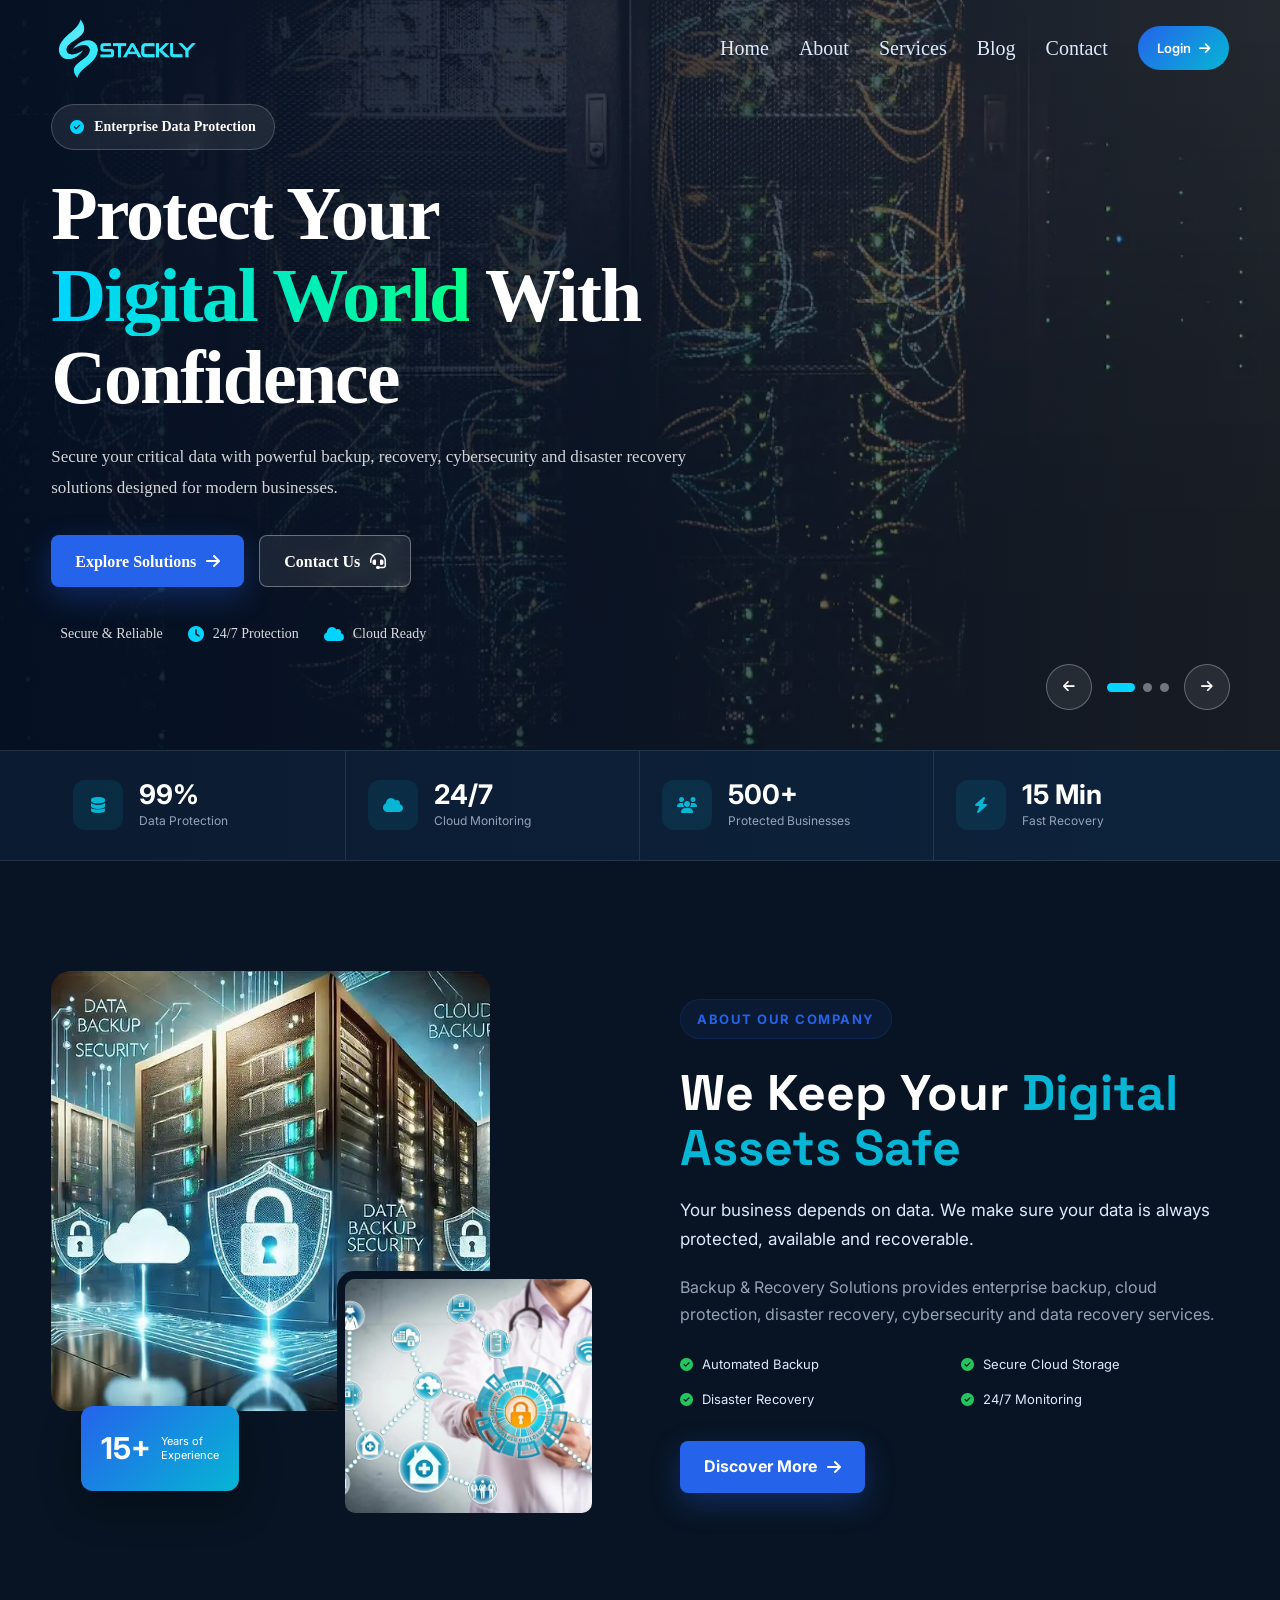
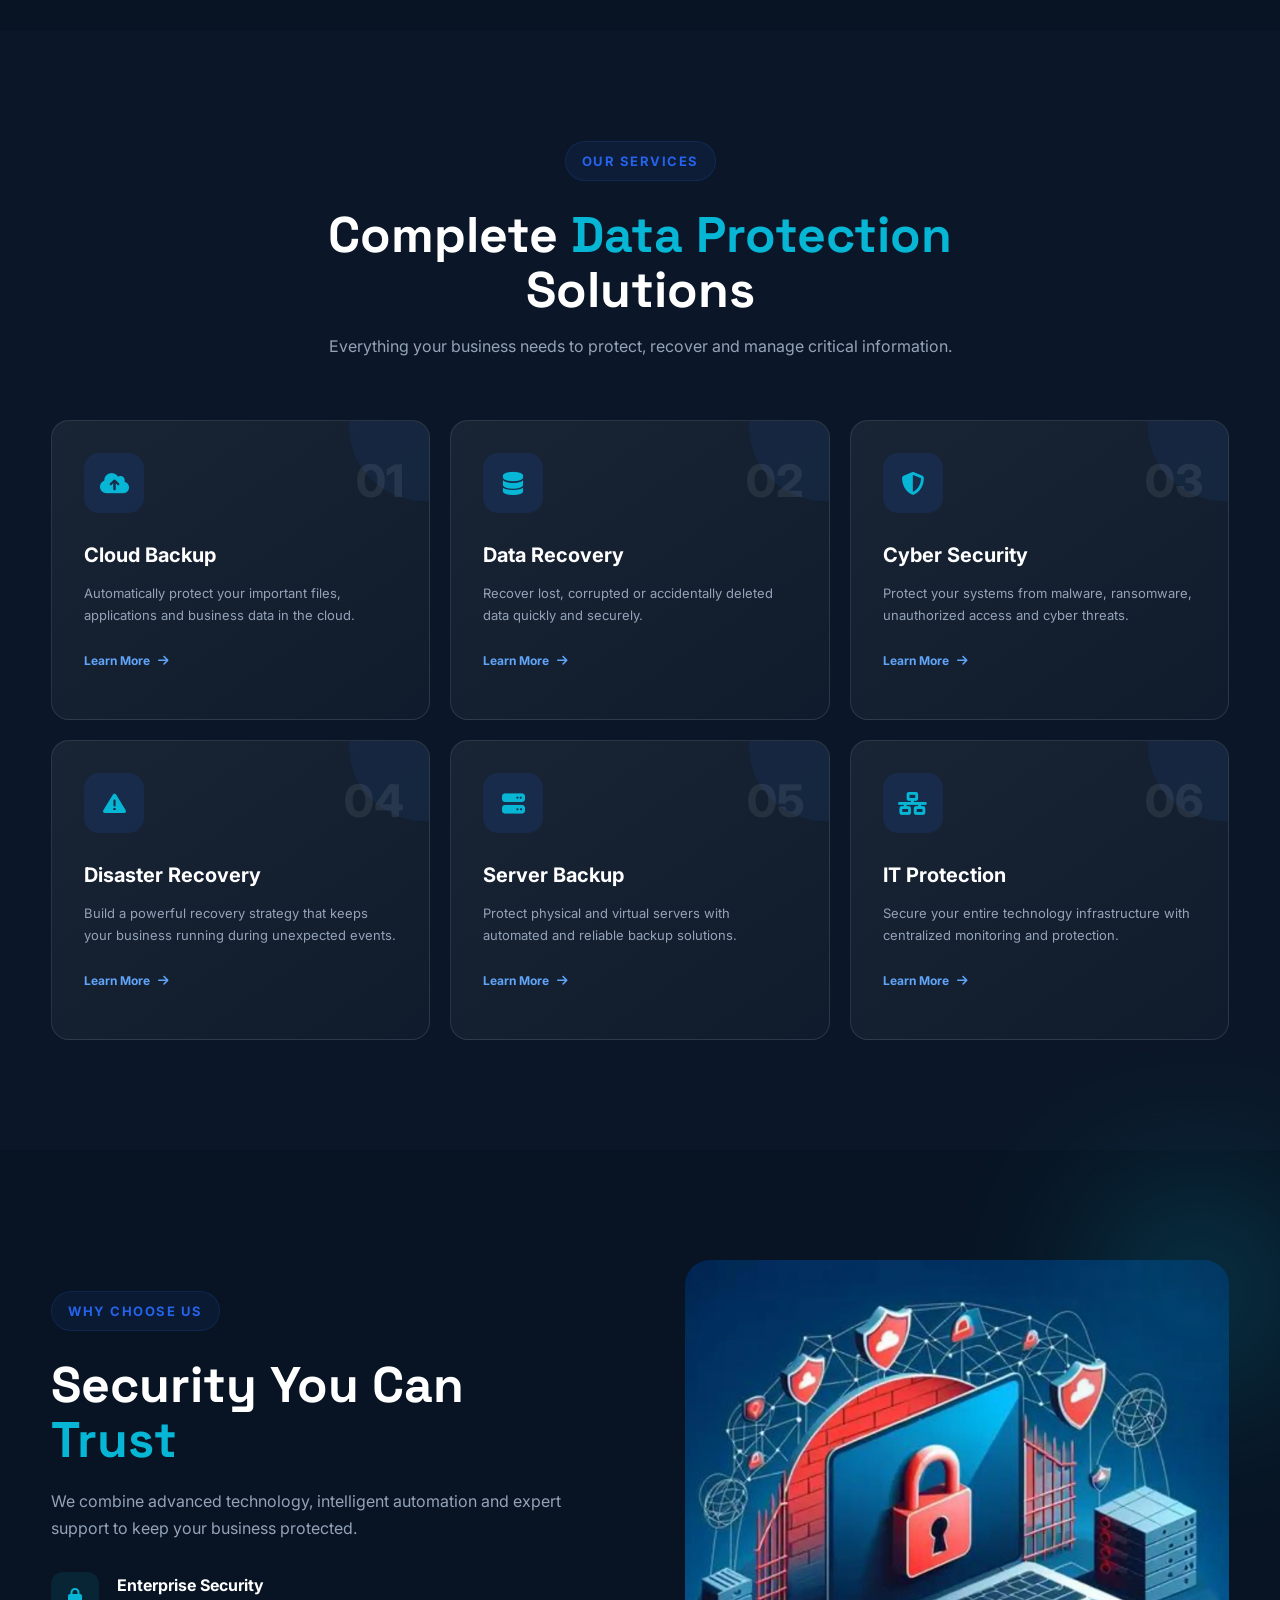
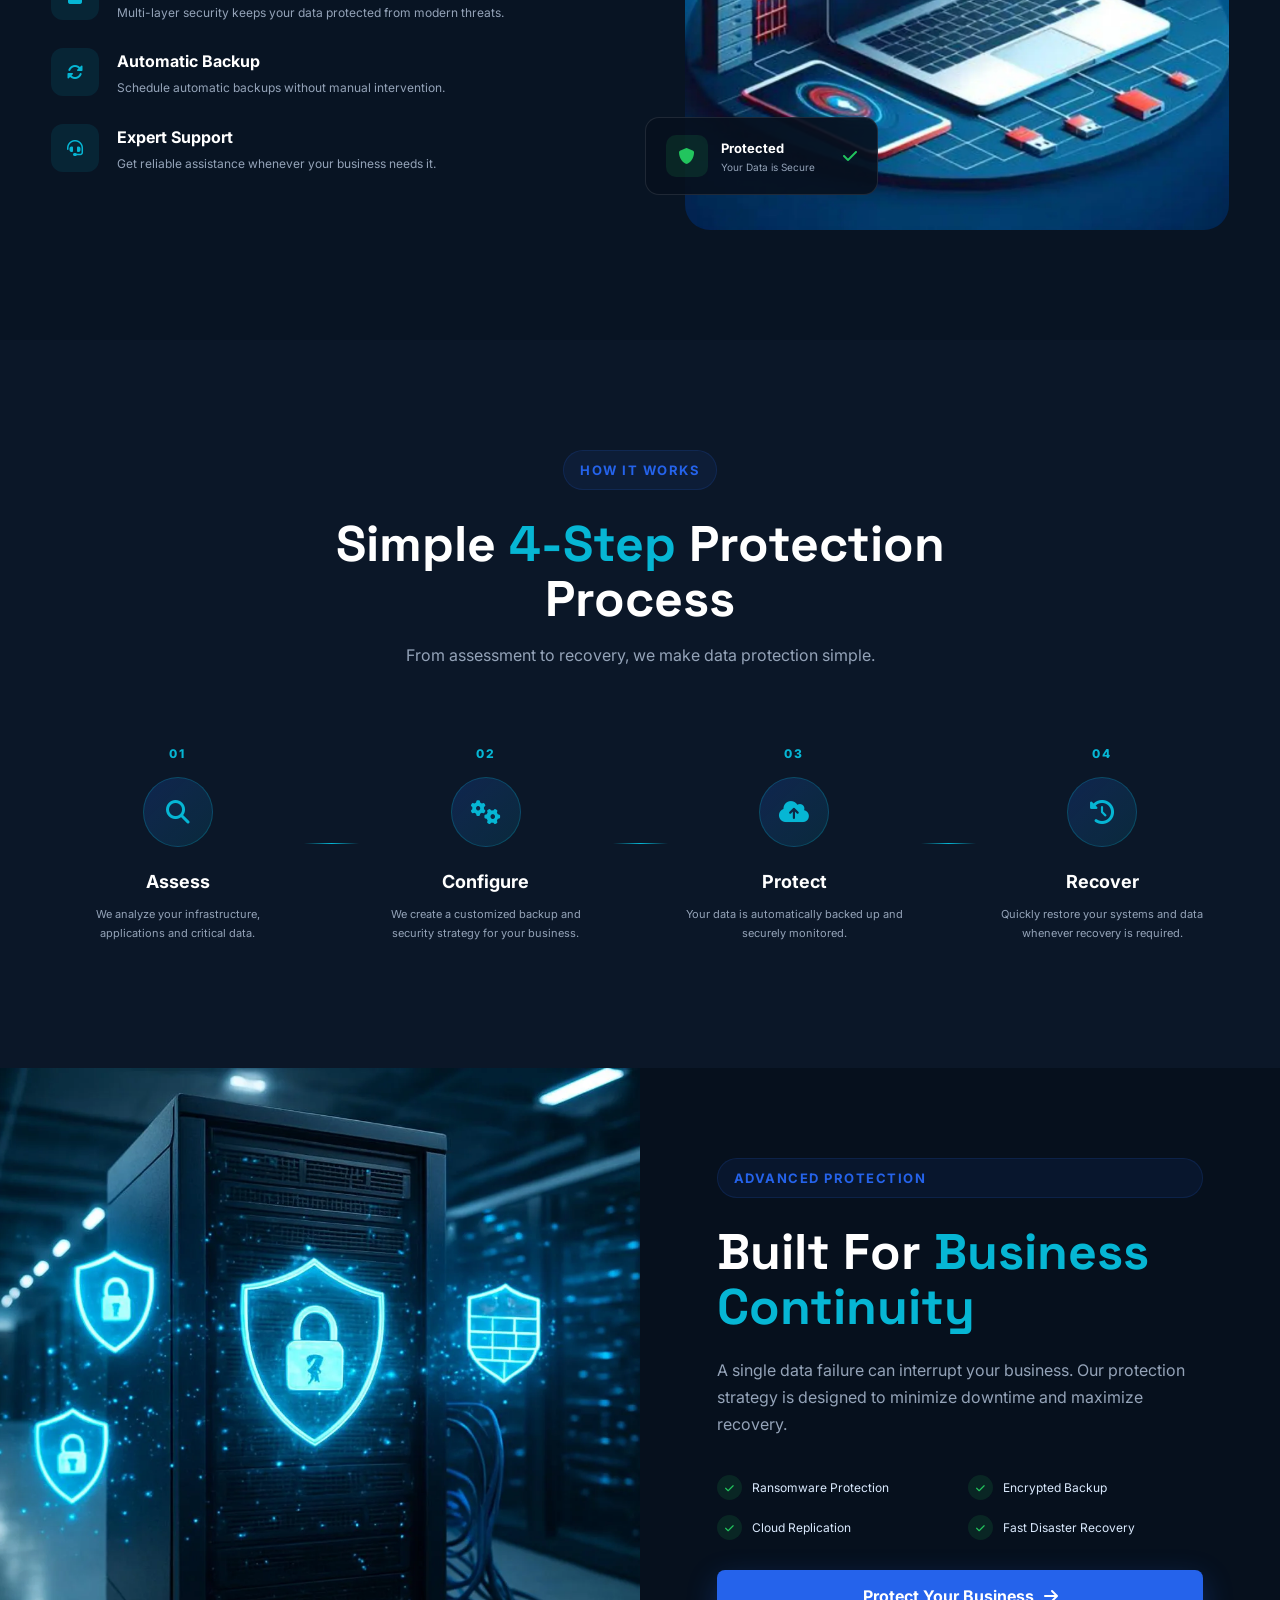
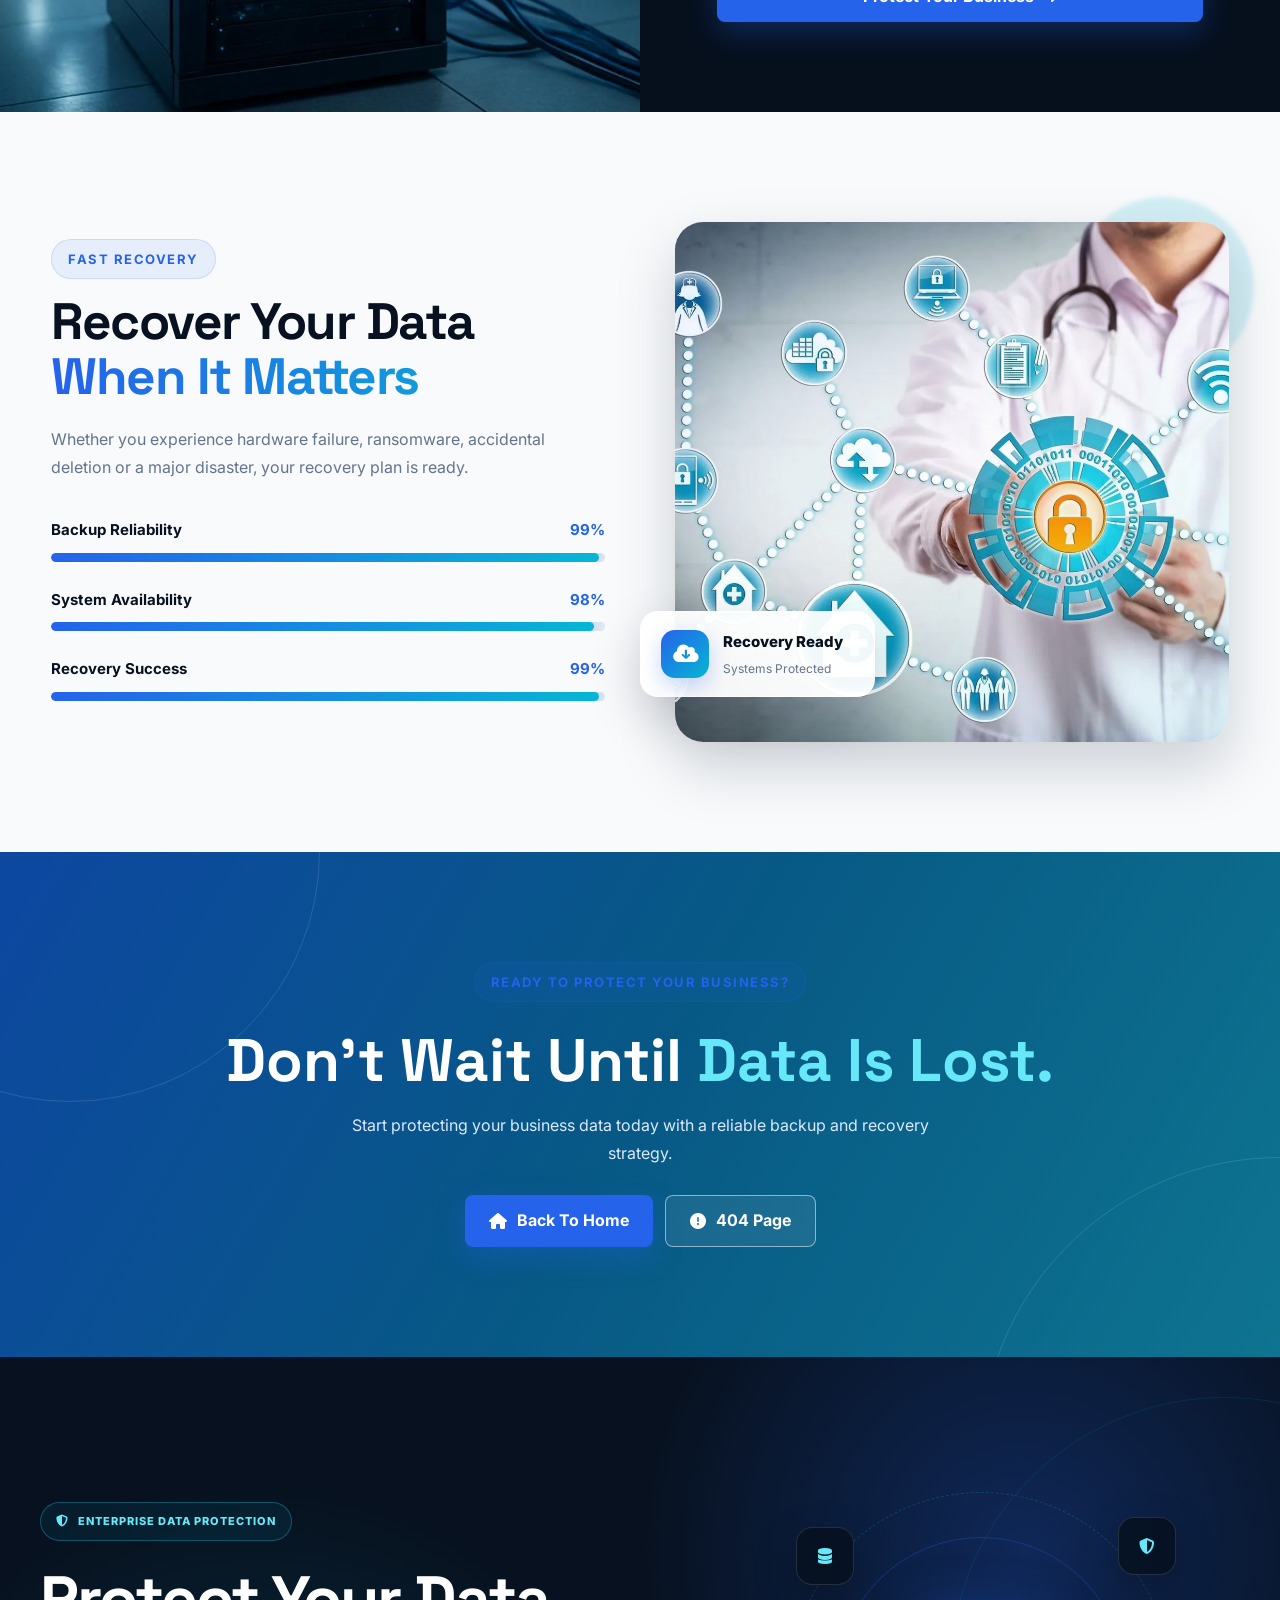
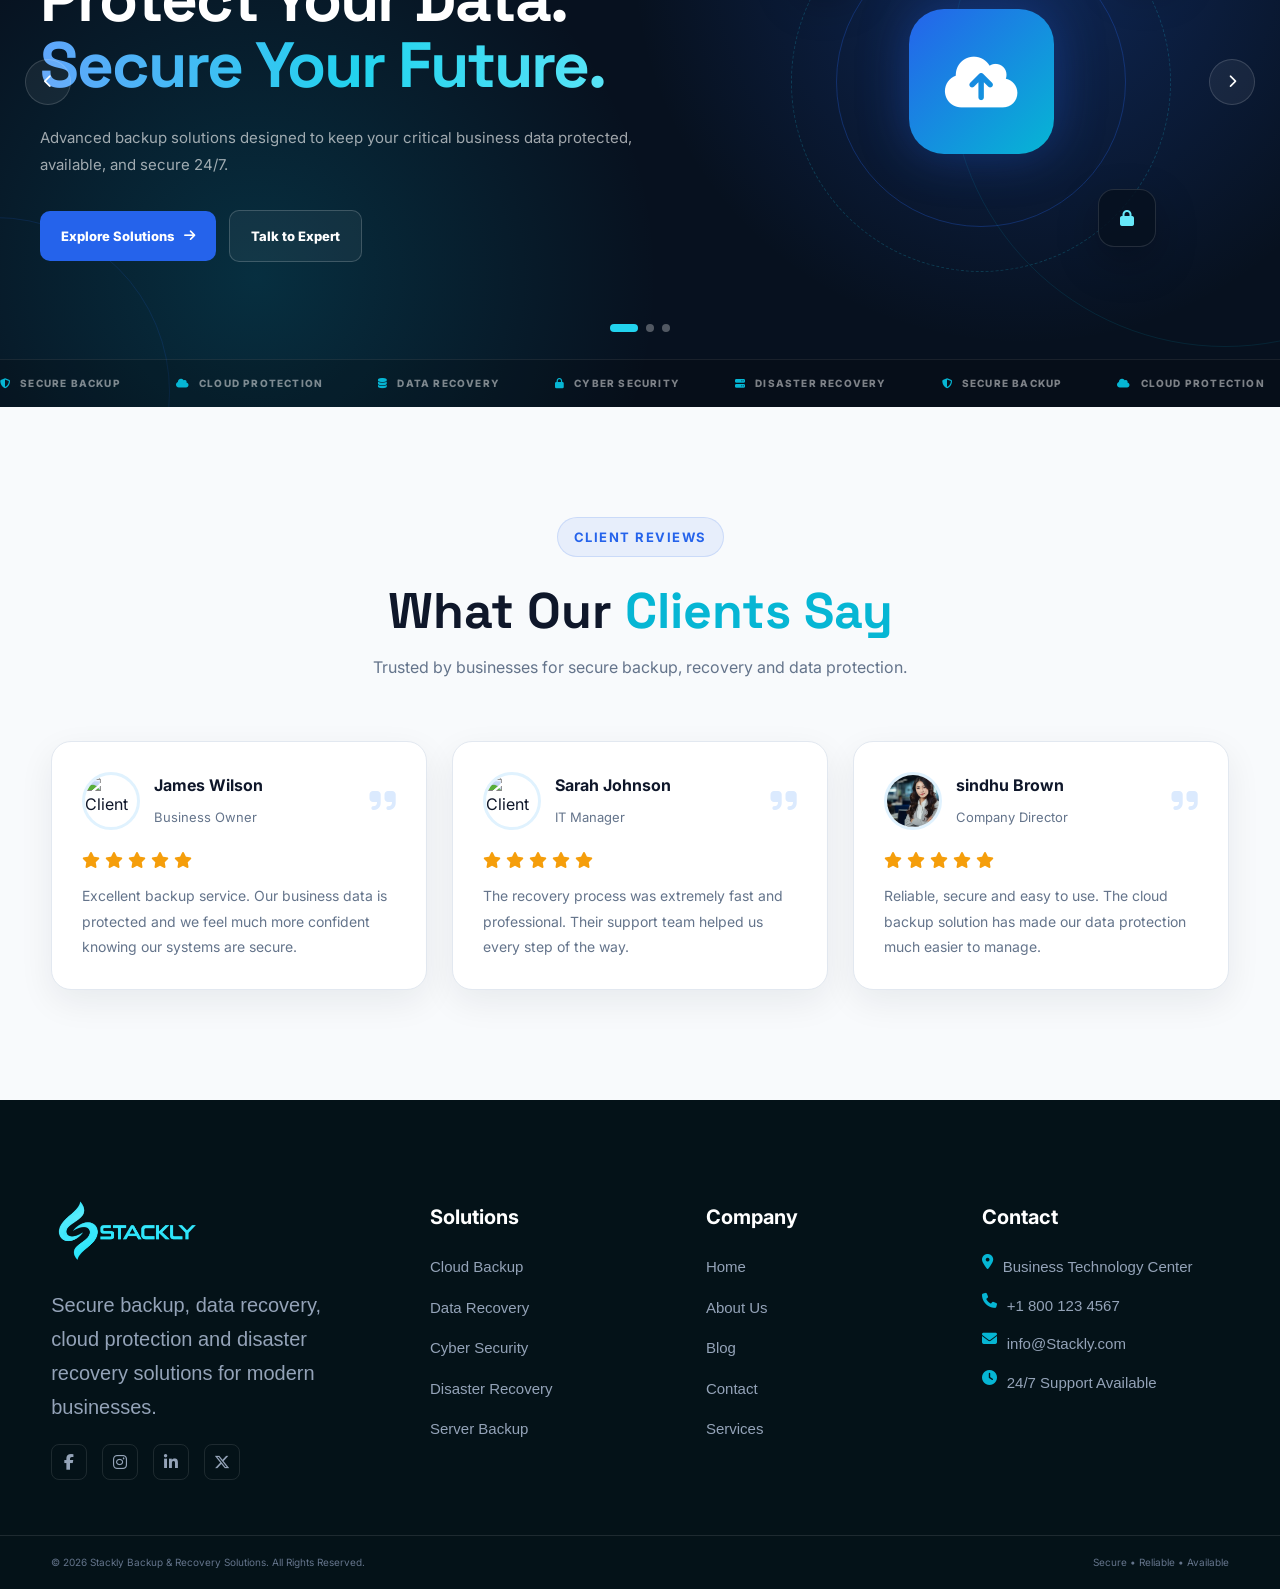
==== commit 905c9d53: "Add files via upload" ====
--- a/index.html
+++ b/index.html
@@ -1452,7 +1452,7 @@
                     <div class="review-user">
 
                         <img
-                            src="https://images.unsplash.com/photo-1500648767791-00dcc994a43e?auto=format&fit=crop&w=200&q=80"
+                            src="assets/m_11zon.webp"
                             alt="Client">
 
                         <div>
@@ -1497,7 +1497,7 @@
                     <div class="review-user">
 
                         <img
-                            src="https://images.unsplash.com/photo-1494790108377-be9c29b29330?auto=format&fit=crop&w=200&q=80"
+                            src="assets/k_11zon.webp"
                             alt="Client">
 
                         <div>
@@ -1542,11 +1542,11 @@
                     <div class="review-user">
 
                         <img
-                            src="https://images.unsplash.com/photo-1507003211169-0a1dd7228f2d?auto=format&fit=crop&w=200&q=80"
+                            src="assets/asian_11zon.webp"
                             alt="Client">
 
                         <div>
-                            <h3>Michael Brown</h3>
+                            <h3>sindhu Brown</h3>
                             <span>Company Director</span>
                         </div>
 
@@ -1660,15 +1660,15 @@
 
             <h3>Company</h3>
 
-            <a href="404.html">About Us</a>
-
-            <a href="404.html">Why Choose Us</a>
-
-            <a href="404.html">How It Works</a>
-
-            <a href="404.html">Contact</a>
-
-            <a href="404.html">Privacy Policy</a>
+            <a href="index.html">Home</a>
+
+            <a href="about.html">About Us</a>
+
+            <a href="blog.html">Blog</a>
+
+            <a href="contact.html">Contact</a>
+
+            <a href="services.html">Services</a>
 
         </div>
 
--- a/css/style.css
+++ b/css/style.css
@@ -3328,7 +3328,6 @@
     }
 }
 
-
 /* =========================================================
    22. LARGE TABLET
 ========================================================= */
@@ -3344,7 +3343,7 @@
     }
 
     .services-grid {
-        grid-template-columns: repeat(2, 1fr);
+        grid-template-columns: repeat(2, minmax(0, 1fr));
     }
 
     .about-grid,
@@ -3354,12 +3353,11 @@
     }
 
     .footer-grid {
-        grid-template-columns: repeat(2, 1fr);
+        grid-template-columns: repeat(2, minmax(0, 1fr));
     }
 
     .process-grid {
-        grid-template-columns: repeat(2, 1fr);
-
+        grid-template-columns: repeat(2, minmax(0, 1fr));
         gap: 35px;
     }
 
@@ -3370,62 +3368,250 @@
 
 
 /* =========================================================
-   23. TABLET / MOBILE NAV
-========================================================= */
-
-@media (max-width: 900px) {
+   23. BANNER TABLET
+========================================================= */
+
+@media (max-width: 1000px) {
+
+    .banner-slide {
+        grid-template-columns: 1fr;
+
+        text-align: center;
+
+        padding-top: 90px;
+        padding-bottom: 90px;
+    }
+
+    .banner-content {
+        order: 1;
+        width: 100%;
+        min-width: 0;
+    }
+
+    .banner-visual {
+        order: 2;
+
+        width: 330px;
+        max-width: 100%;
+
+        height: 280px;
+        margin-inline: auto;
+    }
+
+    .banner-content p {
+        margin-inline: auto;
+    }
+
+    .banner-buttons {
+        justify-content: center;
+    }
+
+    .ring-one {
+        width: 260px;
+        height: 260px;
+    }
+
+    .ring-two {
+        width: 200px;
+        height: 200px;
+    }
+
+    .banner-main-icon {
+        width: 105px;
+        height: 105px;
+    }
+
+    .banner-main-icon i {
+        font-size: 42px;
+    }
+
+    .reviews-grid {
+        grid-template-columns: repeat(2, minmax(0, 1fr));
+    }
+}
+
+
+/* =========================================================
+   24. MOBILE NAV - 796px
+========================================================= */
+
+@media (max-width: 796px) {
+
+    /* GLOBAL OVERFLOW FIX */
+
+    html,
+    body {
+        width: 100%;
+        max-width: 100%;
+        overflow-x: hidden !important;
+    }
+
+    body {
+        position: relative;
+    }
+
+    *,
+    *::before,
+    *::after {
+        box-sizing: border-box;
+    }
+
+    img,
+    video,
+    iframe {
+        max-width: 100%;
+    }
+
+    .container {
+        width: 92%;
+        max-width: 100%;
+        margin-inline: auto;
+    }
+
+
+    /* =====================================================
+       HEADER
+    ===================================================== */
+
+    .header {
+        width: 100%;
+        padding: 12px 0;
+    }
+
+    .nav-container {
+        width: 100%;
+        max-width: 100%;
+
+        min-height: 62px;
+
+        display: flex;
+        align-items: center;
+        justify-content: space-between;
+
+        gap: 15px;
+    }
+
+    .logo {
+        min-width: 0;
+        max-width: calc(100% - 60px);
+    }
+
+
+    /* =====================================================
+       MENU BUTTON
+    ===================================================== */
 
     .menu-toggle {
         display: grid;
         place-items: center;
-    }
-
-    .navbar {
-        position: absolute;
-
-        top: calc(100% + 10px);
-        left: 4%;
-
-        width: 92%;
-
-        padding: 20px;
-
-        display: flex;
-        flex-direction: column;
-        align-items: stretch;
-
-        gap: 5px;
-
-        border:
-            1px solid var(--border);
-
-        border-radius: 15px;
-
-        background:
-            rgba(7, 17, 31, 0.98);
-/* 
-        backdrop-filter: blur(20px);
-        -webkit-backdrop-filter: blur(20px); */
-
-        opacity: 0;
-        visibility: hidden;
-
-        transform: translateY(-15px);
-
-        transition: var(--transition);
-    }
+
+        width: 42px;
+        height: 42px;
+
+        flex: 0 0 42px;
+    }
+
+
+    /* =====================================================
+       MOBILE NAVIGATION
+    ===================================================== */
+
+
+.navbar {
+    position: fixed;
+
+    top: 74px;
+    left: 0;
+
+    width: 450px;
+    max-width: 100vw;
+
+    height: calc(100dvh - 74px);
+
+    padding: 50px 25px;
+
+    display: flex;
+    flex-direction: column;
+    align-items: stretch;
+
+    gap: 8px;
+
+    overflow-x: hidden;
+    overflow-y: auto;
+
+    background: rgba(7, 17, 31, 0.98);
+
+    border: 1px solid var(--border);
+    border-left: 0;
+
+    border-radius: 0 15px 15px 0;
+
+    opacity: 0;
+    visibility: hidden;
+
+    /* Left side nundi hide */
+    transform: translateX(-100%);
+
+    transition:
+        transform 0.35s ease,
+        opacity 0.35s ease,
+        visibility 0.35s ease;
+
+    z-index: 9999;
+}
+
+.navbar.open {
+    left: 0;
+
+    opacity: 1;
+    visibility: visible;
+
+    /* Left nundi screen lopalaki */
+    transform: translateX(0);
+}
+
+.nav-link {
+    width: 100%;
+
+    padding: 12px;
+
+    font-size: 14px;
+
+    white-space: normal;
+    overflow-wrap: break-word;
+}
+
+.nav-link::after {
+    display: none;
+}
+
+.nav-btn {
+    width: 100%;
+
+    justify-content: center;
+
+    margin-top: 8px;
+}
+
+
 
     .navbar.open {
+        right: 0;
+
         opacity: 1;
         visibility: visible;
 
-        transform: translateY(0);
+        transform: translateX(0);
     }
 
     .nav-link {
+        width: 100%;
+
         padding: 12px;
 
         font-size: 14px;
+
+        white-space: normal;
     }
 
     .nav-link::after {
@@ -3433,128 +3619,99 @@
     }
 
     .nav-btn {
+        width: 100%;
+
         justify-content: center;
 
         margin-top: 8px;
     }
-}
-
-
-/* =========================================================
-   24. BANNER TABLET
-========================================================= */
-
-@media (max-width: 1000px) {
-
-    .banner-slide {
-        grid-template-columns: 1fr;
-
-        text-align: center;
-
-        padding-top: 90px;
-        padding-bottom: 90px;
-    }
-
-    .banner-content {
-        order: 1;
-    }
-
-    .banner-visual {
-        order: 2;
-
-        width: 330px;
-        height: 280px;
-    }
-
-    .banner-content p {
-        margin-inline: auto;
-    }
-
-    .banner-buttons {
-        justify-content: center;
-    }
-
-    .ring-one {
-        width: 260px;
-        height: 260px;
-    }
-
-    .ring-two {
-        width: 200px;
-        height: 200px;
-    }
-
-    .banner-main-icon {
-        width: 105px;
-        height: 105px;
-    }
-
-    .banner-main-icon i {
-        font-size: 42px;
-    }
-
-    .reviews-grid {
-        grid-template-columns: repeat(2, 1fr);
-    }
-}
-
-
-/* =========================================================
-   25. MOBILE 768px
-========================================================= */
-
-@media (max-width: 768px) {
+
+
+    /* =====================================================
+       HERO
+    ===================================================== */
+
+    .hero,
+    .hero-content {
+        min-height: 680px;
+    }
+
+    .hero {
+        width: 100%;
+        max-width: 100%;
+
+        overflow: hidden;
+    }
+
+    .hero-content {
+        width: 100%;
+        max-width: 100%;
+    }
+
+    .hero h1 {
+        max-width: 100%;
+
+        font-size: clamp(40px, 8vw, 52px);
+
+        letter-spacing: -1.5px;
+
+        overflow-wrap: anywhere;
+    }
+
+    .hero p {
+        max-width: 100%;
+
+        font-size: 14px;
+
+        overflow-wrap: anywhere;
+    }
+
+    .hero-buttons {
+        max-width: 100%;
+    }
+
+    .hero-trust {
+        gap: 12px;
+
+        max-width: 100%;
+    }
+
+    .hero-trust div {
+        min-width: 0;
+
+        font-size: 10px;
+    }
+
+    .slider-controls {
+        right: 4%;
+        bottom: 25px;
+
+        max-width: 92%;
+    }
+
+
+    /* =====================================================
+       SECTION
+    ===================================================== */
 
     .section-padding {
         padding: 75px 0;
     }
 
 
-    /* HEADER */
-
-    .header {
-        padding: 13px 0;
-    }
-
-
-    /* HERO */
-
-    .hero,
-    .hero-content {
-        min-height: 700px;
-    }
-
-    .hero h1 {
-        font-size: 43px;
-
-        letter-spacing: -1.5px;
-    }
-
-    .hero p {
-        font-size: 14px;
-    }
-
-    .hero-trust {
-        gap: 12px;
-    }
-
-    .hero-trust div {
-        font-size: 10px;
-    }
-
-    .slider-controls {
-        bottom: 25px;
-        right: 4%;
-    }
-
-
-    /* STATS */
+    /* =====================================================
+       STATS
+    ===================================================== */
 
     .stats-grid {
-        grid-template-columns: repeat(2, 1fr);
+        grid-template-columns: repeat(2, minmax(0, 1fr));
+
+        width: 100%;
     }
 
     .stat-card {
+        min-width: 0;
+
         border-bottom:
             1px solid var(--border);
     }
@@ -3564,184 +3721,286 @@
     }
 
 
-    /* ABOUT */
+    /* =====================================================
+       ABOUT
+    ===================================================== */
 
     .about-grid,
     .why-grid,
     .recovery-grid {
         grid-template-columns: 1fr;
+
+        width: 100%;
+        max-width: 100%;
+
+        gap: 40px;
+    }
+
+    .about-content,
+    .why-content,
+    .recovery-content {
+        min-width: 0;
+        max-width: 100%;
     }
 
     .about-images {
-        min-height: 460px;
+        width: 100%;
+        max-width: 100%;
+
+        min-height: 450px;
+
+        overflow: hidden;
     }
 
     .image-main {
+        max-width: 90%;
         height: 370px;
     }
 
-
-    /* SERVICES */
+    .image-small {
+        max-width: 50%;
+    }
+
+
+    /* =====================================================
+       SERVICES
+    ===================================================== */
 
     .services-grid {
         grid-template-columns: 1fr;
-    }
-
-
-    /* WHY */
+
+        width: 100%;
+    }
+
+    .service-card {
+        min-width: 0;
+        max-width: 100%;
+    }
+
+
+    /* =====================================================
+       WHY
+    ===================================================== */
 
     .why-image {
-        height: 480px;
+        width: 100%;
+        max-width: 100%;
+
+        height: 450px;
+
+        overflow: hidden;
     }
 
     .security-card {
         left: 15px;
-    }
-
-
-    /* PROCESS */
+        right: 15px;
+
+        max-width: calc(100% - 30px);
+    }
+
+
+    /* =====================================================
+       PROCESS
+    ===================================================== */
 
     .process-grid {
         grid-template-columns: 1fr;
+
+        width: 100%;
+
         gap: 25px;
     }
 
-
-    /* SECURITY */
+    .process-card {
+        min-width: 0;
+        max-width: 100%;
+    }
+
+
+    /* =====================================================
+       SECURITY
+    ===================================================== */
 
     .security-section {
         grid-template-columns: 1fr;
+
+        width: 100%;
+        max-width: 100%;
+
+        overflow: hidden;
     }
 
     .security-image {
-        min-height: 400px;
+        width: 100%;
+        max-width: 100%;
+
+        min-height: 380px;
     }
 
     .security-content {
-        padding: 70px 5%;
-    }
-
-
-    /* RECOVERY */
+        width: 100%;
+        max-width: 100%;
+
+        padding: 60px 6%;
+    }
+
+    .security-features {
+        grid-template-columns: 1fr;
+
+        width: 100%;
+    }
+
+
+    /* =====================================================
+       RECOVERY
+    ===================================================== */
 
     .recovery-image {
-        height: 430px;
+        width: 100%;
+        max-width: 100%;
+
+        height: 420px;
+
+        overflow: hidden;
     }
 
     .floating-card {
         right: 10px;
-    }
-
-    .security-features {
-        grid-template-columns: 1fr;
-    }
-
-
-    /* REVIEWS */
+
+        max-width: calc(100% - 20px);
+    }
+
+
+    /* =====================================================
+       REVIEWS
+    ===================================================== */
 
     .reviews-grid {
         grid-template-columns: 1fr;
 
+        width: 100%;
+
         gap: 20px;
 
         margin-top: 30px;
     }
 
     .review-card {
+        width: 100%;
+        max-width: 100%;
+
+        min-width: 0;
+
         padding: 24px;
     }
 
-    .review-user img {
-        width: 52px;
-        height: 52px;
-    }
-
-    .quote-icon {
-        font-size: 25px;
-    }
-
-    .stars {
-        margin-top: 18px;
-    }
-
-
-    /* FOOTER */
+    .review-text {
+        overflow-wrap: anywhere;
+    }
+
+
+    /* =====================================================
+       FOOTER
+    ===================================================== */
 
     .footer-grid {
-        grid-template-columns: 1fr;
-
-        gap: 35px;
+        grid-template-columns: repeat(2, minmax(0, 1fr));
+
+        width: 100%;
+
+        gap: 30px;
+    }
+
+    .footer-column,
+    .footer-brand {
+        min-width: 0;
+        max-width: 100%;
     }
 
     .footer-bottom .container {
-        flex-direction: column;
+        flex-wrap: wrap;
+        gap: 10px;
 
         text-align: center;
     }
 
 
-    /* BANNER */
+    /* =====================================================
+       BACKUP BANNER
+    ===================================================== */
 
     .backup-banner {
-        min-height: 700px;
+        width: 100%;
+        max-width: 100%;
+
+        min-height: 680px;
+
+        overflow: hidden;
     }
 
     .banner-slider,
     .banner-slide {
-        min-height: 700px;
+        width: 100%;
+        max-width: 100%;
+
+        min-height: 680px;
     }
 
     .banner-slide {
-        padding:
-            100px 28px 75px;
+        grid-template-columns: 1fr;
+
+        gap: 30px;
+
+        padding: 95px 6% 80px;
+
+        overflow: hidden;
+    }
+
+    .banner-content {
+        width: 100%;
+        max-width: 100%;
+
+        min-width: 0;
     }
 
     .banner-content h2 {
-        font-size: 39px;
+        max-width: 100%;
+
+        font-size: clamp(36px, 8vw, 48px);
 
         letter-spacing: -1.5px;
+
+        overflow-wrap: anywhere;
     }
 
     .banner-content p {
+        max-width: 100%;
+
         font-size: 13px;
+
+        overflow-wrap: anywhere;
     }
 
     .banner-buttons {
         flex-direction: column;
 
         width: 100%;
+        max-width: 100%;
     }
 
     .banner-primary-btn,
     .banner-secondary-btn {
         width: 100%;
+        max-width: 100%;
     }
 
     .banner-visual {
-        width: 280px;
+        width: min(280px, 80vw);
+        max-width: 100%;
+
         height: 230px;
-    }
-
-    .floating-icon {
-        width: 45px;
-        height: 45px;
-
-        border-radius: 12px;
-    }
-
-    .floating-one {
-        left: 15px;
-        top: 35px;
-    }
-
-    .floating-two {
-        right: 10px;
-        top: 30px;
-    }
-
-    .floating-three {
-        right: 25px;
-        bottom: 20px;
+
+        margin-inline: auto;
     }
 
     .banner-arrow {
@@ -3749,23 +4008,29 @@
     }
 
     .banner-dots {
-        bottom: 60px;
+        bottom: 55px;
     }
 
     .banner-marquee {
+        width: 100%;
+        max-width: 100%;
+
         height: 42px;
-    }
-}
-
-
-/* =========================================================
-   26. SMALL MOBILE 480px
+
+        overflow: hidden;
+    }
+}
+
+
+/* =========================================================
+   25. SMALL MOBILE - 480px
 ========================================================= */
 
 @media (max-width: 480px) {
 
     .container {
         width: 90%;
+        max-width: 100%;
     }
 
 
@@ -3778,6 +4043,7 @@
     .logo-icon {
         width: 37px;
         height: 37px;
+        flex-shrink: 0;
     }
 
     .logo small {
@@ -3786,6 +4052,11 @@
 
 
     /* HERO */
+
+    .hero,
+    .hero-content {
+        min-height: 640px;
+    }
 
     .hero h1 {
         font-size: 38px;
@@ -3794,15 +4065,21 @@
     .hero-buttons {
         flex-direction: column;
         align-items: stretch;
+
+        width: 100%;
     }
 
     .hero-buttons .btn {
         width: 100%;
+        max-width: 100%;
     }
 
     .hero-trust {
         display: grid;
-        grid-template-columns: repeat(2, 1fr);
+
+        grid-template-columns: repeat(2, minmax(0, 1fr));
+
+        width: 100%;
     }
 
 
@@ -3841,6 +4118,8 @@
         left: 10px;
         bottom: 10px;
 
+        max-width: calc(100% - 20px);
+
         padding: 13px 15px;
     }
 
@@ -3857,8 +4136,11 @@
 
     .security-card {
         bottom: 15px;
+
         left: 10px;
         right: 10px;
+
+        max-width: calc(100% - 20px);
     }
 
 
@@ -3872,6 +4154,8 @@
         right: 5px;
         bottom: 15px;
 
+        max-width: calc(100% - 10px);
+
         padding: 12px;
     }
 
@@ -3884,6 +4168,8 @@
 
     .cta-buttons {
         flex-direction: column;
+
+        width: 100%;
     }
 
     .cta-buttons .btn {
@@ -3941,7 +4227,7 @@
     }
 
     .banner-visual {
-        width: 250px;
+        width: min(250px, 75vw);
         height: 210px;
     }
 
@@ -3967,6 +4253,7 @@
     .floating-icon {
         width: 40px;
         height: 40px;
+
         font-size: 13px;
     }
 
@@ -3991,6 +4278,44 @@
 
         width: 42px;
         height: 42px;
+    }
+}
+
+
+/* =========================================================
+   26. EXTRA SMALL
+========================================================= */
+
+@media (max-width: 360px) {
+
+    .container {
+        width: 88%;
+    }
+
+    .hero h1 {
+        font-size: 34px;
+    }
+
+    .banner-content h2 {
+        font-size: 30px;
+    }
+
+    .banner-visual {
+        width: 220px;
+    }
+
+    .ring-one {
+        width: 195px;
+        height: 195px;
+    }
+
+    .ring-two {
+        width: 145px;
+        height: 145px;
+    }
+
+    .footer-grid {
+        grid-template-columns: 1fr;
     }
 }
 
@@ -4022,5 +4347,4 @@
     .hero-bg {
         animation: none !important;
     }
-}
-
+}
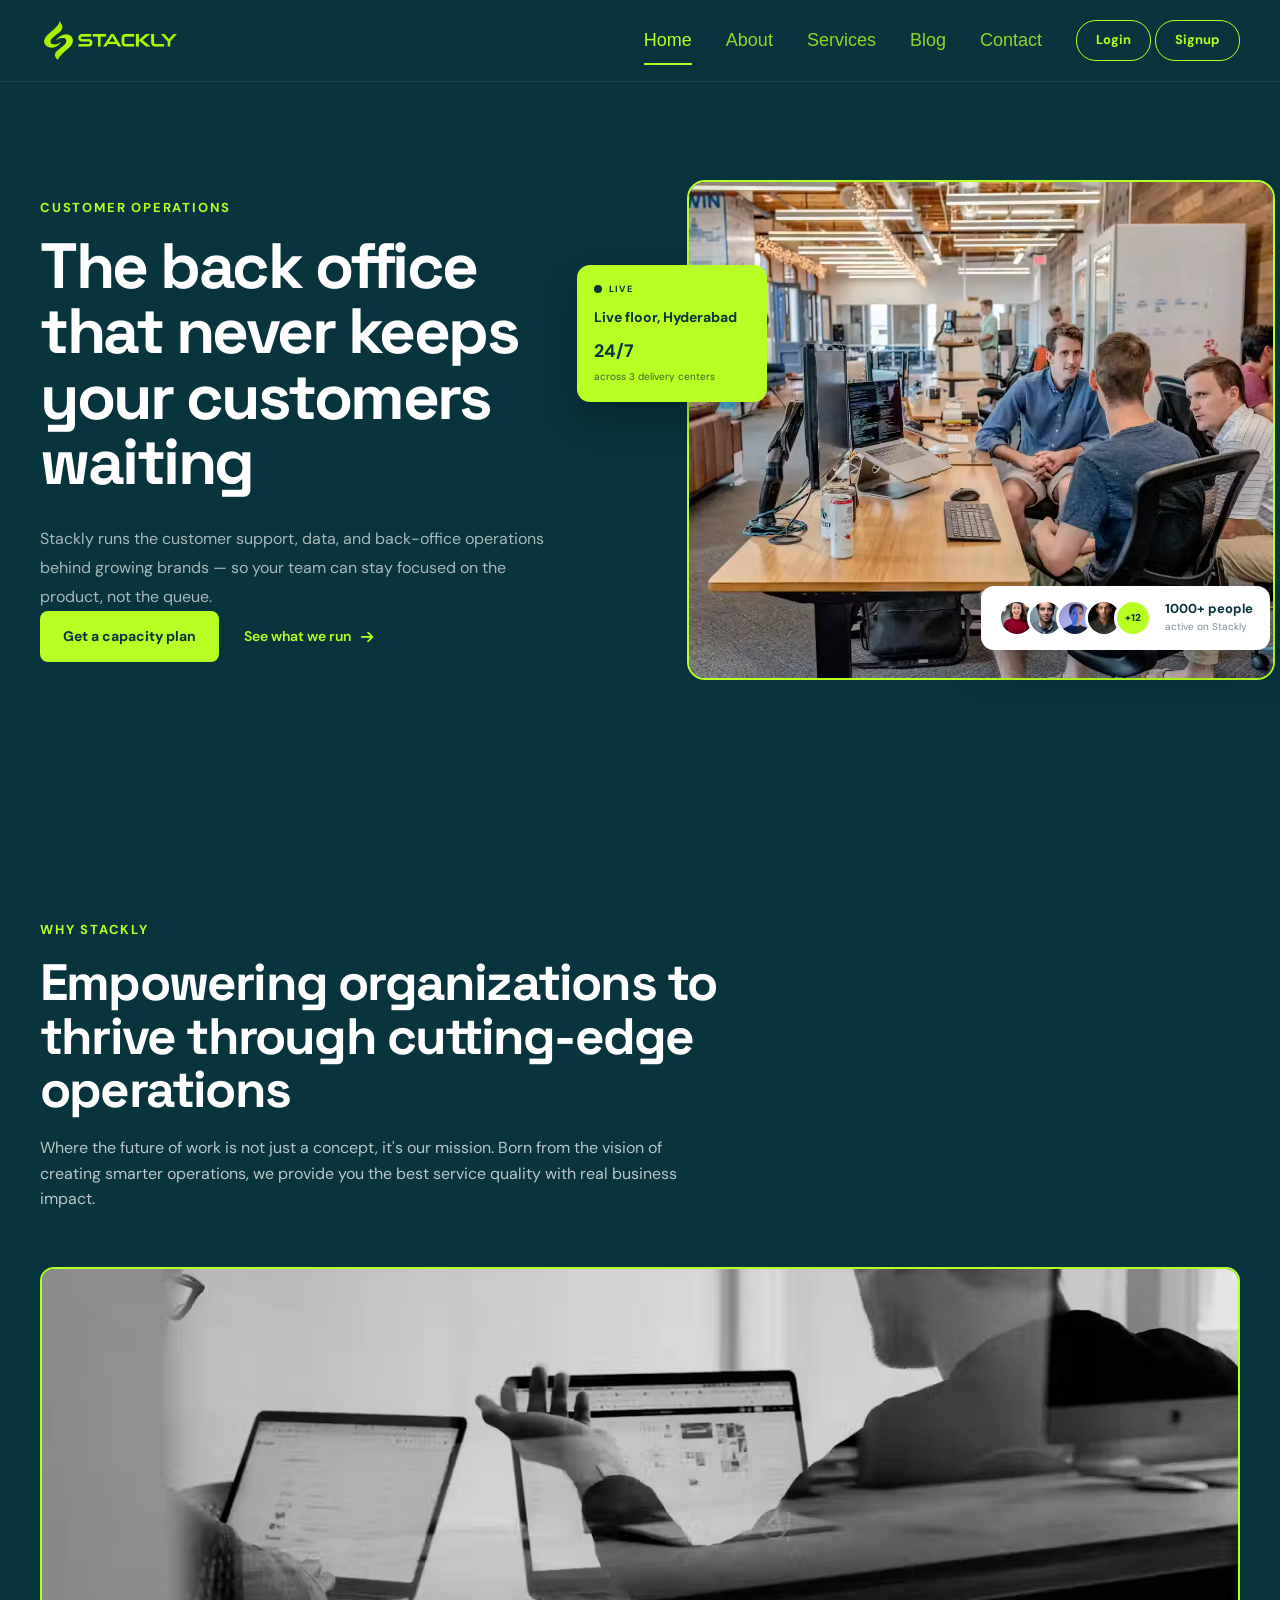
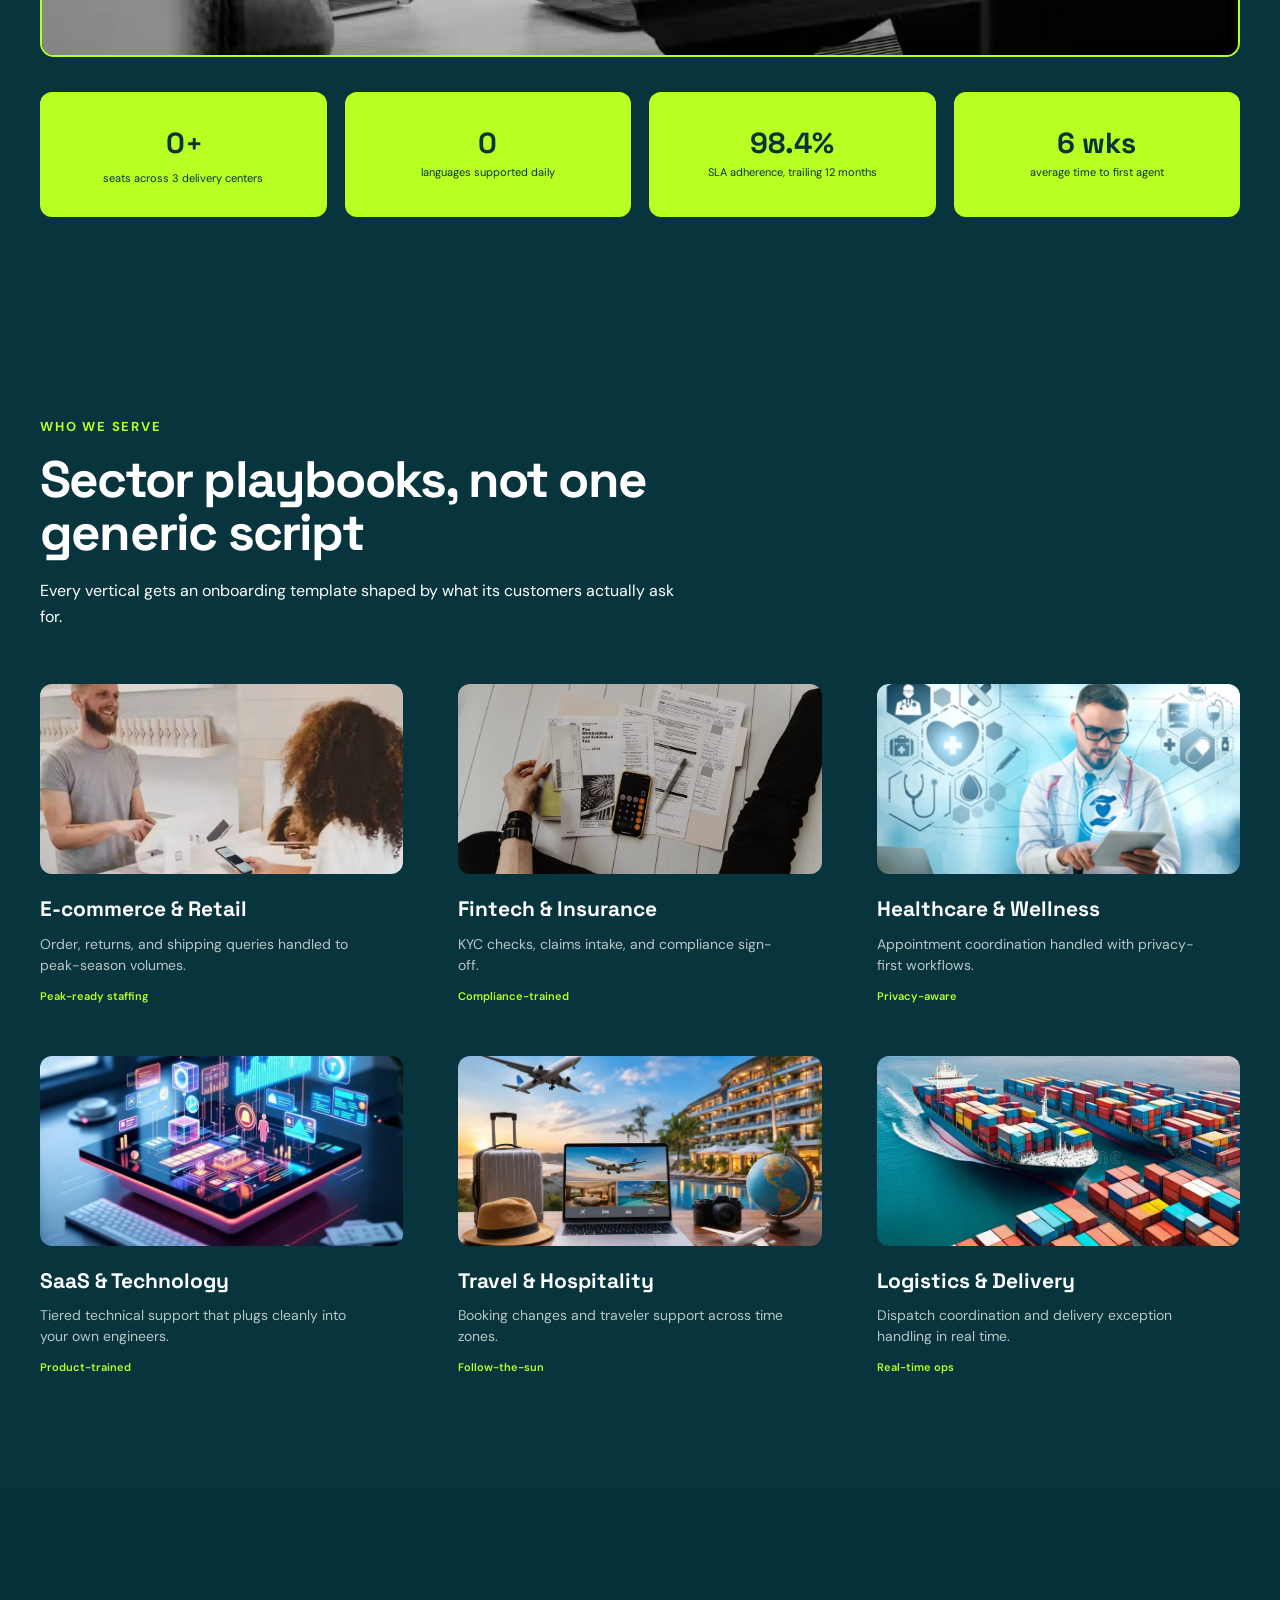
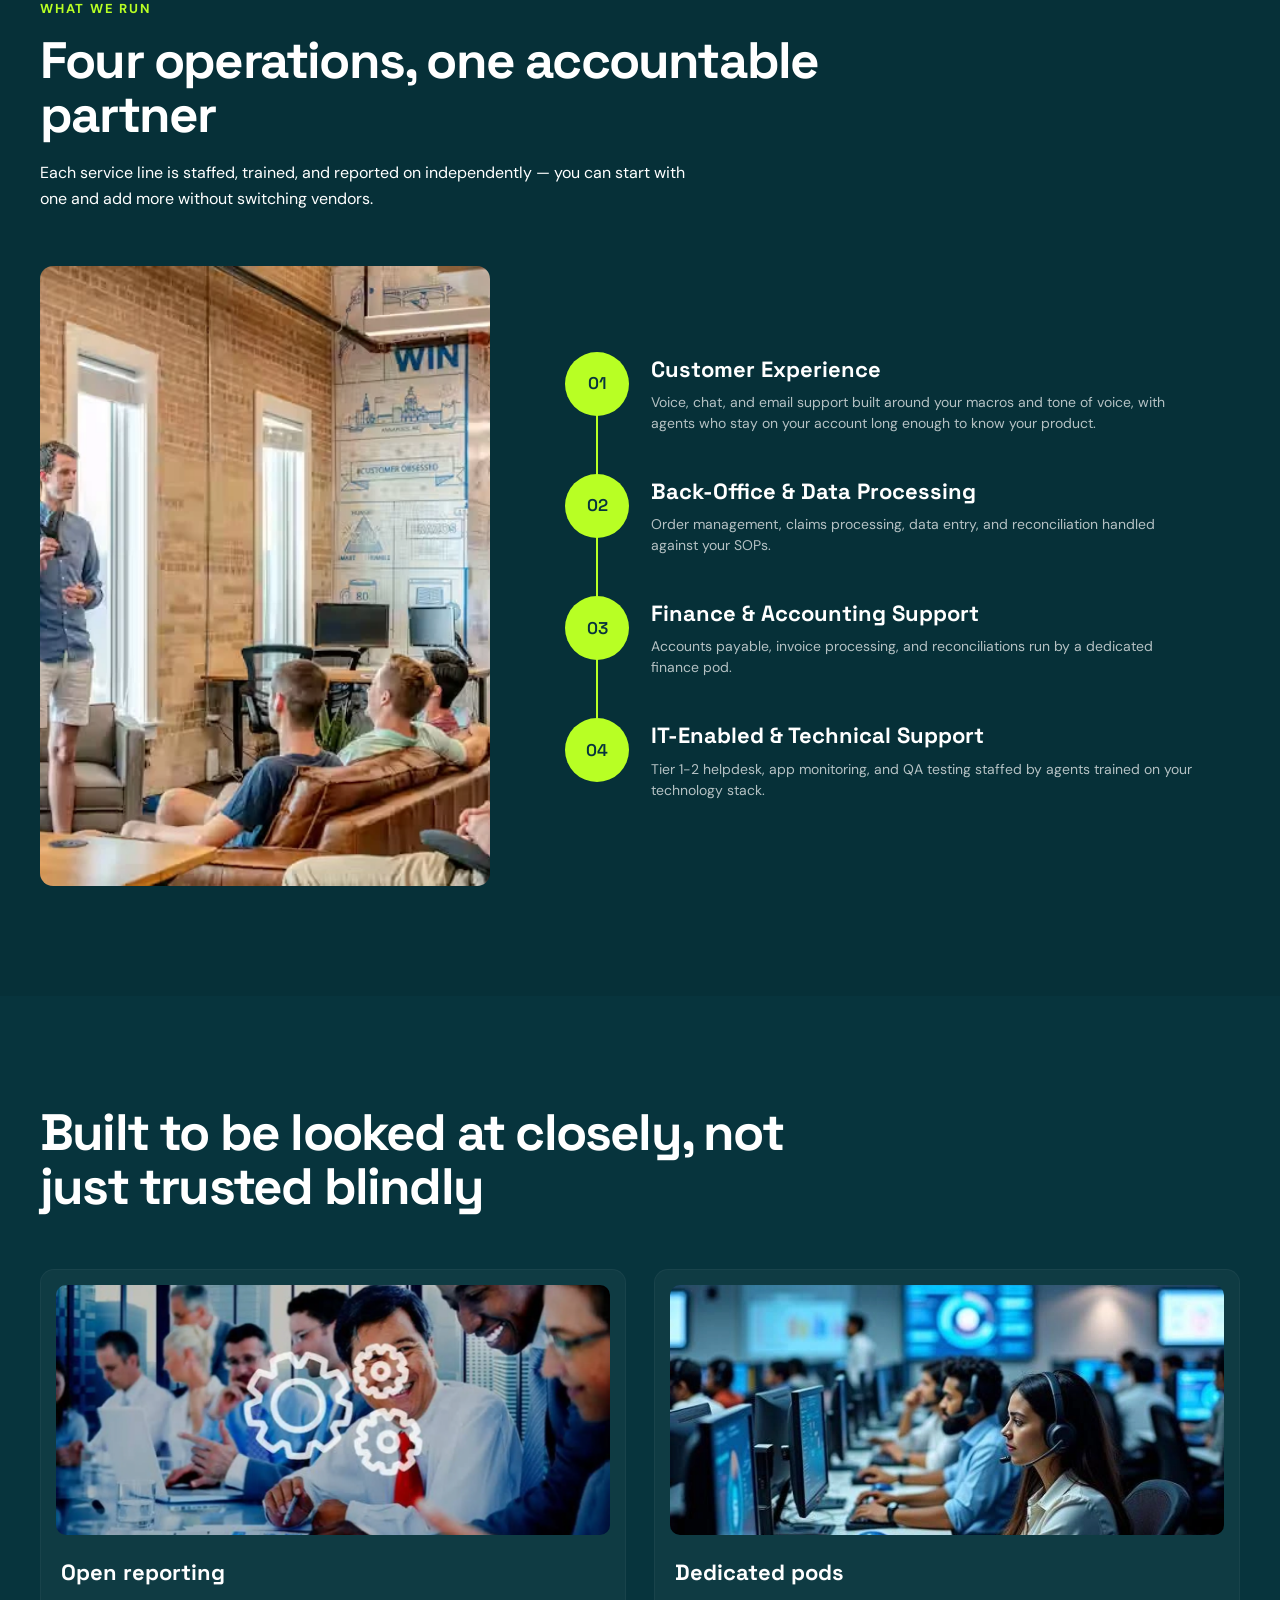
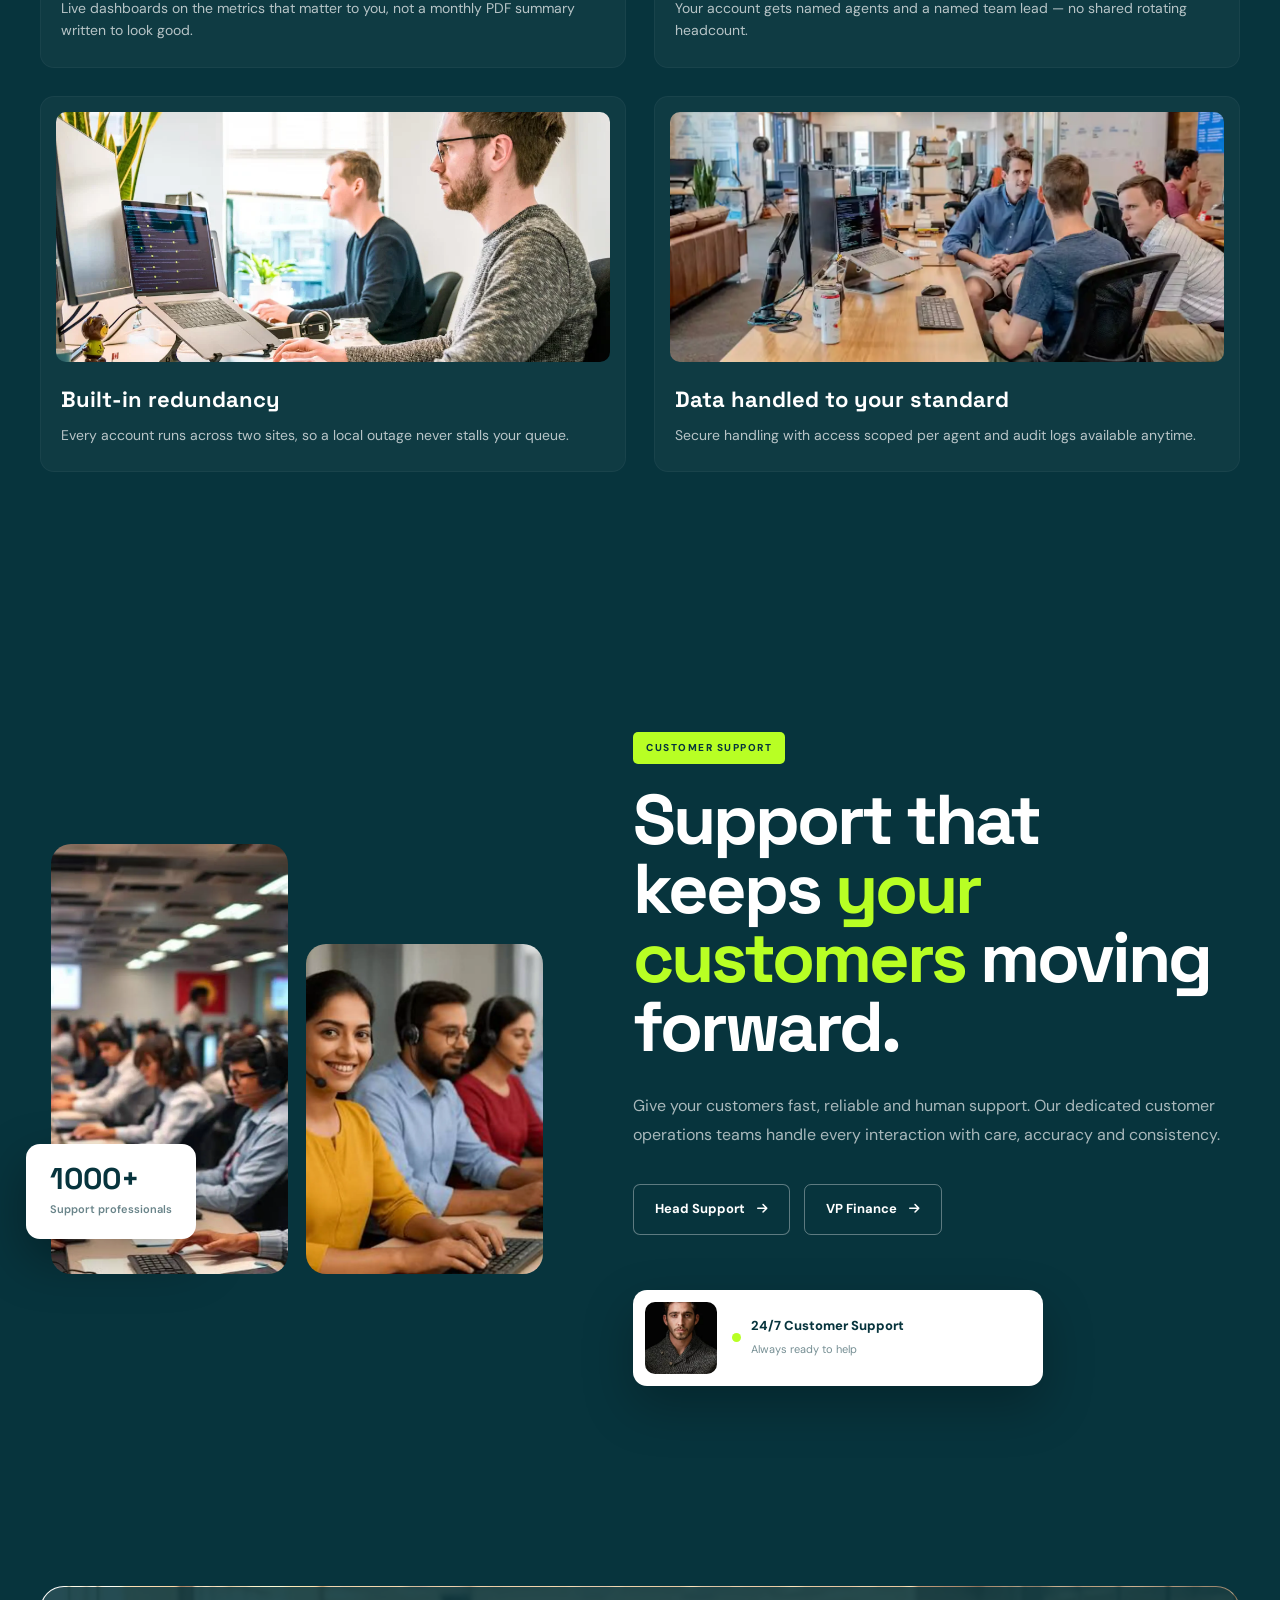
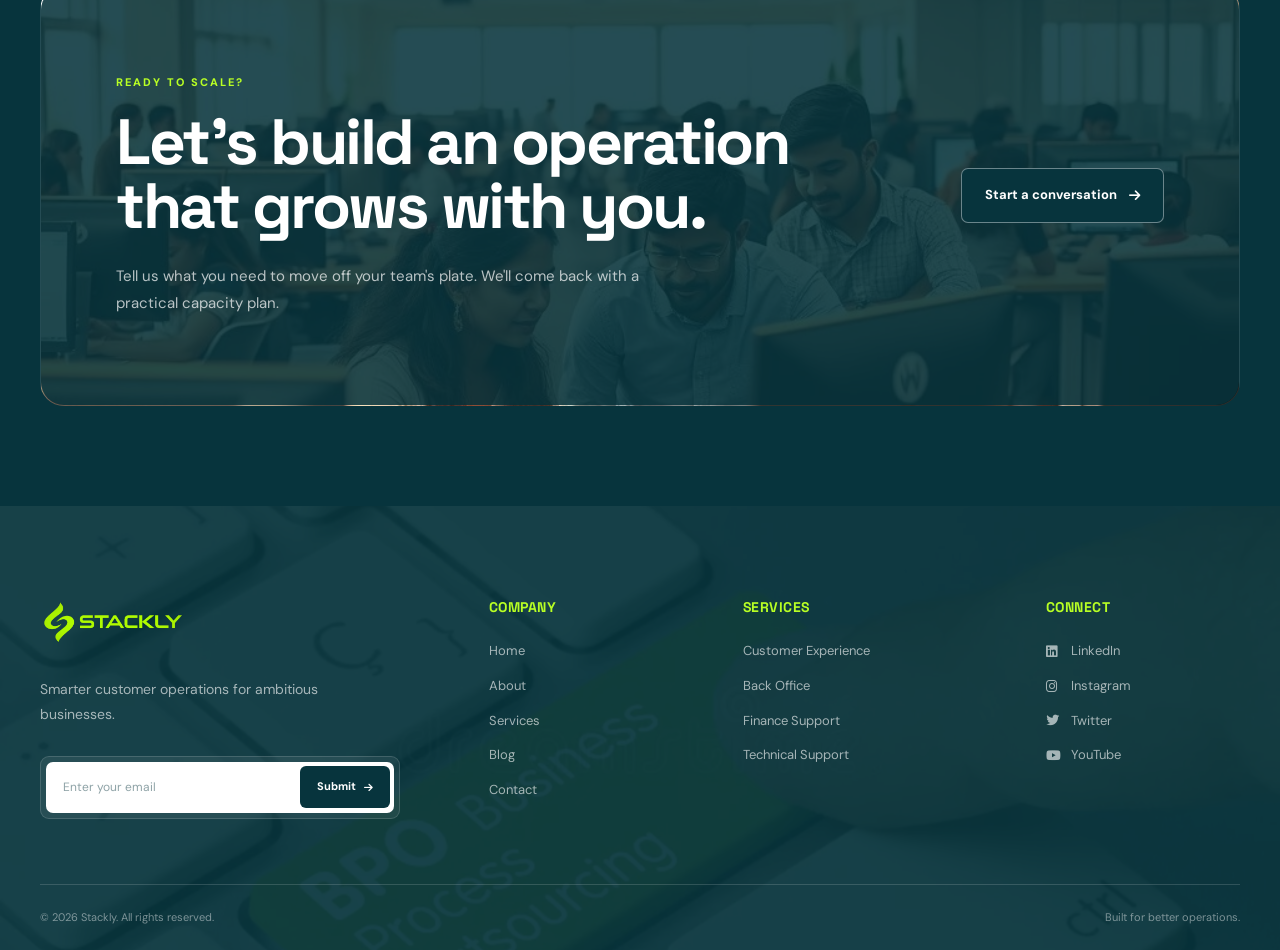
==== commit 709bcbf3: "Add files via upload" ====
--- a/index.html
+++ b/index.html
@@ -1,1736 +1,1050 @@
- <!DOCTYPE html>
+<!DOCTYPE html>
 <html lang="en">
-
 <head>
     <meta charset="UTF-8">
-
-    <meta name="viewport"
-        content="width=device-width, initial-scale=1.0">
-
-    <meta name="description"
-        content="Backup & Recovery Solutions - Secure cloud backup, data recovery, cybersecurity and disaster recovery solutions.">
-
-    <meta name="keywords"
-        content="backup solutions, data recovery, cloud backup, disaster recovery, cybersecurity">
-
-    <title>Backup & Recovery Solutions</title>
-
-    <!-- Google Font -->
+    <meta name="viewport" content="width=device-width, initial-scale=1.0">
+
+    <title>Stackly | Business Process Outsourcing</title>
+
+    <!-- Google Fonts -->
     <link rel="preconnect" href="https://fonts.googleapis.com">
     <link rel="preconnect" href="https://fonts.gstatic.com" crossorigin>
-
-    <link
-        href="https://fonts.googleapis.com/css2?family=Inter:wght@400;500;600;700;800&family=Space+Grotesk:wght@500;600;700&display=swap"
-        rel="stylesheet">
+    <link href="https://fonts.googleapis.com/css2?family=DM+Sans:wght@400;500;600;700&family=Space+Grotesk:wght@400;500;600;700&display=swap" rel="stylesheet">
 
     <!-- Font Awesome -->
-    <link
-        rel="stylesheet"
-        href="https://cdnjs.cloudflare.com/ajax/libs/font-awesome/6.7.2/css/all.min.css">
+    <link rel="stylesheet"
+          href="https://cdnjs.cloudflare.com/ajax/libs/font-awesome/6.5.2/css/all.min.css">
+
+    <!-- AOS -->
+    <link rel="stylesheet"
+          href="https://unpkg.com/aos@2.3.1/dist/aos.css">
 
     <!-- CSS -->
-    <link rel="stylesheet" href="css/style.css">
+    <link rel="stylesheet" href="css/styles.css">
 </head>
 
 <body>
 
-<!-- =====================================================
-     PRELOADER
-===================================================== -->
 <!-- ================= PRELOADER ================= -->
 <div class="preloader" id="preloader">
-    <div class="loader">
-
-        <!-- Logo / Image -->
-        <img src="./assets/img-1.webp" alt="Backup & Recovery Solutions">
-
-        <i class="fa-solid fa-cloud-arrow-up"></i>
-
-        <span>Loading...</span>
-
-        <div class="loading-bar">
-            <div class="loading-progress"></div>
-        </div>
-
+    <div class="loader-logo">
+        <span class="logo-symbol">
+            <img 
+                src="assets/logo img1.webp" 
+                alt="Stackly" 
+                class="logo-image"
+            >
+        </span>
     </div>
 </div>
 
-
-<!-- =====================================================
-     HEADER
-===================================================== -->
-<header class="header" id="header">
+<!-- ================= HEADER ================= -->
+<header class="header">
 
     <div class="container nav-container">
 
-        <a href="index.html" class="logo">
-
-            <span class="logo-image">
+ <a href="index.html" class="logo" aria-label="Stackly Home">
+    <img src="assets/logo img1.webp"alt="Stackly" class="logo-image">
+</a>
+        <nav class="nav-menu">
+
+            <a href="index.html" class="nav-link active">Home</a>
+
+            <a href="about.html" class="nav-link">About</a>
+
+            <a href="services.html" class="nav-link">Services</a>
+            
+            <a href="blog.html" class="nav-link">Blog</a>
+            <a href="contact.html" class="nav-link">Contact</a>
+
+        
+
+<div class="mobile-nav-actions">
+    <a href="login.html" class="login-btn">Login</a>
+    <a href="signup.html" class="signup-btn">Signup</a>
+</div>
+</nav>
+
+        <button class="menu-toggle"
+                aria-label="Open navigation menu"
+                title="Open navigation menu">
+
+            <span></span>
+            <span></span>
+            <span></span>
+
+        </button>
+
+    </div>
+
+</header>
+
+
+<main>
+
+
+<!-- ================= HERO ================= -->
+<section class="hero section" id="home">
+
+    <div class="container">
+
+        <div class="hero-grid">
+
+            <!-- ================= LEFT CONTENT ================= -->
+            <div class="hero-content" data-aos="fade-right">
+
+                <p class="eyebrow">
+                    CUSTOMER OPERATIONS
+                </p>
+
+                <h1>
+                    The back office that never keeps your customers waiting
+                </h1>
+
+                <p class="hero-description">
+                    Stackly runs the customer support, data, and back-office
+                    operations behind growing brands — so your team can stay
+                    focused on the product, not the queue.
+                </p>
+
+                <div class="hero-buttons">
+
+                    <a href="404.html" class="primary-btn">
+                        Get a capacity plan
+                    </a>
+
+                    <a href="404.html" class="text-btn">
+                        See what we run
+                        <i class="fa-solid fa-arrow-right"></i>
+                    </a>
+
+                </div>
+
+            </div>
+
+
+            <!-- ================= RIGHT VISUAL ================= -->
+            <div class="hero-visual" data-aos="fade-left">
+
+                <!-- LOCATION CARD - LEFT SIDE -->
+                <div class="location-card"
+                     data-aos="fade-right"
+                     data-aos-delay="300">
+
+                    <div class="location-top">
+                        <span class="location-dot"></span>
+
+                        <span class="location-live">
+                            LIVE
+                        </span>
+                    </div>
+
+                    <strong>
+                        Live floor, Hyderabad
+                    </strong>
+
+                    <div class="location-info">
+                        <b>24/7</b>
+                        <span>across 3 delivery centers</span>
+                    </div>
+
+                </div>
+
+
+                <!-- MAIN IMAGE -->
+                <div class="hero-image">
+
+                    <img
+                        src="assets/img-2.webp"
+                        alt="Customer support team working together"
+                    >
+
+                </div>
+
+
+                <!-- USER DATA CARD -->
+                <div class="user-data-card"
+                     data-aos="fade-up"
+                     data-aos-delay="500">
+
+                    <div class="user-avatars">
+
+                        <img src="assets/img-25.webp"alt="Team member">
+                        <img src="assets/img-26.webp" alt="Team member">
+                        <img src="assets/img-27.webp"alt="Team member">
+                        <img src="assets/img-28.webp"  alt="Team member">
+
+                        <span class="avatar-more">
+                            +12
+                        </span>
+
+                    </div>
+
+                    <div class="user-data-text">
+
+                        <strong>
+                            1000+ people
+                        </strong>
+
+                        <small>
+                            active on Stackly
+                        </small>
+
+                    </div>
+
+                </div>
+
+            </div>
+
+        </div>
+
+    </div>
+
+</section>
+
+
+<!-- ================= ABOUT / TECHNOLOGY ================= -->
+
+<section class="technology section" id="about">
+
+    <div class="container">
+
+        <div class="section-heading"
+             data-aos="fade-up">
+
+            <p class="eyebrow">
+                WHY STACKLY
+            </p>
+
+            <h2>
+                Empowering organizations to
+                thrive through cutting-edge
+                operations
+            </h2>
+
+            <p>
+                Where the future of work is not just a concept,
+                it's our mission. Born from the vision of creating
+                smarter operations, we provide you the best service
+                quality with real business impact.
+            </p>
+
+        </div>
+
+
+        <div class="wide-image"
+             data-aos="zoom-in">
+
+            <img
+                src="assets/img-3.webp"
+                alt="Business team reviewing analytics"
+            >
+
+        </div>
+
+
+        <!-- STATS -->
+
+        <div class="stats-grid">
+
+            <div class="stat-card" data-aos="fade-up">
+
+                <strong class="counter"
+                        data-target="1200">
+                    0
+                </strong>
+
+                <span>+</span>
+
+                <p>
+                    seats across 3 delivery centers
+                </p>
+
+            </div>
+
+
+            <div class="stat-card"
+                 data-aos="fade-up"
+                 data-aos-delay="100">
+
+                <strong class="counter"
+                        data-target="11">
+                    0
+                </strong>
+
+                <p>
+                    languages supported daily
+                </p>
+
+            </div>
+
+
+            <div class="stat-card"
+                 data-aos="fade-up"
+                 data-aos-delay="200">
+
+                <strong>98.4%</strong>
+
+                <p>
+                    SLA adherence, trailing 12 months
+                </p>
+
+            </div>
+
+
+            <div class="stat-card"
+                 data-aos="fade-up"
+                 data-aos-delay="300">
+
+                <strong>6 wks</strong>
+
+                <p>
+                    average time to first agent
+                </p>
+
+            </div>
+
+        </div>
+
+    </div>
+
+</section>
+
+
+<!-- ================= SECTORS ================= -->
+
+<section class="sectors section">
+
+    <div class="container">
+
+        <div class="section-heading">
+
+            <p class="eyebrow"
+               data-aos="fade-up">
+                WHO WE SERVE
+            </p>
+
+            <h2 data-aos="fade-up">
+                Sector playbooks, not one generic script
+            </h2>
+
+            <p data-aos="fade-up">
+                Every vertical gets an onboarding template shaped
+                by what its customers actually ask for.
+            </p>
+
+        </div>
+
+
+        <div class="sector-grid">
+
+
+            <!-- CARD 1 -->
+
+            <article class="sector-card"
+                     data-aos="fade-up">
+
+                <div class="sector-image">
+
+                    <img
+                        src="assets/img-4.webp"
+                        alt="E-commerce customer experience"
+                    >
+
+                </div>
+
+                <h3>E-commerce & Retail</h3>
+
+                <p>
+                    Order, returns, and shipping queries
+                    handled to peak-season volumes.
+                </p>
+
+                <span>Peak-ready staffing</span>
+
+            </article>
+
+
+            <!-- CARD 2 -->
+
+            <article class="sector-card"
+                     data-aos="fade-up"
+                     data-aos-delay="100">
+
+                <div class="sector-image">
+
+                    <img
+                        src="assets/img-22.webp"
+                        alt="Finance documentation"
+                    >
+
+                </div>
+
+                <h3>Fintech & Insurance</h3>
+
+                <p>
+                    KYC checks, claims intake, and
+                    compliance sign-off.
+                </p>
+
+                <span>Compliance-trained</span>
+
+            </article>
+
+
+            <!-- CARD 3 -->
+
+            <article class="sector-card"
+                     data-aos="fade-up"
+                     data-aos-delay="200">
+
+                <div class="sector-image">
+
+                    <img
+                        src="assets/img-6.webp"
+                        alt="Healthcare professional"
+                    >
+
+                </div>
+
+                <h3>Healthcare & Wellness</h3>
+
+                <p>
+                    Appointment coordination handled
+                    with privacy-first workflows.
+                </p>
+
+                <span>Privacy-aware</span>
+
+            </article>
+
+
+            <!-- CARD 4 -->
+
+            <article class="sector-card"
+                     data-aos="fade-up">
+
+                <div class="sector-image">
+
+                    <img
+                        src="assets/img-7.webp"
+                        alt="Technology infrastructure"
+                    >
+
+                </div>
+
+                <h3>SaaS & Technology</h3>
+
+                <p>
+                    Tiered technical support that plugs
+                    cleanly into your own engineers.
+                </p>
+
+                <span>Product-trained</span>
+
+            </article>
+
+
+            <!-- CARD 5 -->
+
+            <article class="sector-card"
+                     data-aos="fade-up"
+                     data-aos-delay="100">
+
+                <div class="sector-image">
+
+                    <img
+                        src="assets/img-8.webp"
+                        alt="Travel destination"
+                    >
+
+                </div>
+
+                <h3>Travel & Hospitality</h3>
+
+                <p>
+                    Booking changes and traveler
+                    support across time zones.
+                </p>
+
+                <span>Follow-the-sun</span>
+
+            </article>
+
+
+            <!-- CARD 6 -->
+
+            <article class="sector-card"
+                     data-aos="fade-up"
+                     data-aos-delay="200">
+
+                <div class="sector-image">
+
+                    <img
+                        src="assets/img-9.webp"
+                        alt="Logistics shipping containers"
+                    >
+
+                </div>
+
+                <h3>Logistics & Delivery</h3>
+
+                <p>
+                    Dispatch coordination and delivery
+                    exception handling in real time.
+                </p>
+
+                <span>Real-time ops</span>
+
+            </article>
+
+        </div>
+
+    </div>
+
+</section>
+
+
+
+
+
+<!-- ================= SERVICES ================= -->
+
+<section class="services section" id="services">
+
+    <div class="container">
+
+        <div class="section-heading">
+
+            <p class="eyebrow"
+               data-aos="fade-up">
+                WHAT WE RUN
+            </p>
+
+            <h2 data-aos="fade-up">
+                Four operations, one accountable partner
+            </h2>
+
+            <p data-aos="fade-up">
+                Each service line is staffed, trained, and reported
+                on independently — you can start with one and add
+                more without switching vendors.
+            </p>
+
+        </div>
+
+
+        <div class="operations-layout">
+
+            <!-- IMAGE -->
+
+            <div class="operations-image"
+                 data-aos="fade-right">
+
                 <img
-                    src="assets/img-1.webp"
-                    alt="Backup & Recovery Solutions Logo">
-            </span>
-
-           
-
+                    src="assets/img-24.webp"
+                    alt="Business operations meeting"
+                >
+
+            </div>
+
+
+            <!-- TIMELINE -->
+
+            <div class="operations-list"
+                 data-aos="fade-left">
+
+                <div class="operation-item">
+
+                    <div class="operation-number">01</div>
+
+                    <div>
+
+                        <h3>Customer Experience</h3>
+
+                        <p>
+                            Voice, chat, and email support built around
+                            your macros and tone of voice, with agents
+                            who stay on your account long enough to
+                            know your product.
+                        </p>
+
+                    </div>
+
+                </div>
+
+
+                <div class="operation-item">
+
+                    <div class="operation-number">02</div>
+
+                    <div>
+
+                        <h3>Back-Office & Data Processing</h3>
+
+                        <p>
+                            Order management, claims processing,
+                            data entry, and reconciliation handled
+                            against your SOPs.
+                        </p>
+
+                    </div>
+
+                </div>
+
+
+                <div class="operation-item">
+
+                    <div class="operation-number">03</div>
+
+                    <div>
+
+                        <h3>Finance & Accounting Support</h3>
+
+                        <p>
+                            Accounts payable, invoice processing,
+                            and reconciliations run by a dedicated
+                            finance pod.
+                        </p>
+
+                    </div>
+
+                </div>
+
+
+                <div class="operation-item">
+
+                    <div class="operation-number">04</div>
+
+                    <div>
+
+                        <h3>IT-Enabled & Technical Support</h3>
+
+                        <p>
+                            Tier 1-2 helpdesk, app monitoring, and
+                            QA testing staffed by agents trained
+                            on your technology stack.
+                        </p>
+
+                    </div>
+
+                </div>
+
+            </div>
+
+        </div>
+
+    </div>
+
+</section>
+
+
+<!-- ================= TRUST ================= -->
+
+<section class="trust section" id="blog">
+
+    <div class="container">
+
+        <div class="section-heading">
+
+            <h2 data-aos="fade-up">
+                Built to be looked at closely,
+                not just trusted blindly
+            </h2>
+
+        </div>
+
+
+        <div class="trust-grid">
+
+
+            <article class="trust-card"
+                     data-aos="fade-up">
+
+                <img
+                    src="assets/img-12.webp"
+                    alt="Business analytics dashboard"
+                >
+
+                <div class="trust-content">
+
+                    <h3>Open reporting</h3>
+
+                    <p>
+                        Live dashboards on the metrics that matter
+                        to you, not a monthly PDF summary written
+                        to look good.
+                    </p>
+
+                </div>
+
+            </article>
+
+
+            <article class="trust-card"
+                     data-aos="fade-up"
+                     data-aos-delay="100">
+
+                <img
+                    src="assets/img-11.webp"
+                    alt="Dedicated business team"
+                >
+
+                <div class="trust-content">
+
+                    <h3>Dedicated pods</h3>
+
+                    <p>
+                        Your account gets named agents and a named
+                        team lead — no shared rotating headcount.
+                    </p>
+
+                </div>
+
+            </article>
+
+
+            <article class="trust-card"
+                     data-aos="fade-up"
+                     data-aos-delay="200">
+
+                <img
+                    src="assets/img-23.webp"
+                    alt="Business performance review"
+                >
+
+                <div class="trust-content">
+
+                    <h3>Built-in redundancy</h3>
+
+                    <p>
+                        Every account runs across two sites, so a
+                        local outage never stalls your queue.
+                    </p>
+
+                </div>
+
+            </article>
+
+
+            <article class="trust-card"
+                     data-aos="fade-up"
+                     data-aos-delay="300">
+
+                <img
+                    src="assets/img-2.webp"
+                    alt="Modern business office"
+                >
+
+                <div class="trust-content">
+
+                    <h3>Data handled to your standard</h3>
+
+                    <p>
+                        Secure handling with access scoped per
+                        agent and audit logs available anytime.
+                    </p>
+
+                </div>
+
+            </article>
+
+        </div>
+
+    </div>
+
+</section>
+
+<section class="hero-section">
+  <div class="hero-container">
+
+    <!-- LEFT IMAGE GRID -->
+    <div class="hero-left">
+
+      <div class="image-grid">
+
+        <div class="grid-image image-one">
+          <img
+            src="assets/img-13.webp"
+            alt="Customer support team"
+          >
+        </div>
+
+        <div class="grid-image image-two">
+          <img
+            src="assets/img-15.webp"
+            alt="Customer service professional"
+          >
+        </div>
+
+      </div>
+
+      <!-- STAT -->
+      <div class="left-stat">
+        <strong>1000+</strong>
+        <span>Support professionals</span>
+      </div>
+
+    </div>
+
+
+    <!-- RIGHT CONTENT -->
+    <div class="hero-right">
+
+      <span class="hero-tag">CUSTOMER SUPPORT</span>
+
+      <h1>
+        Support that keeps
+        <span>your customers</span>
+        moving forward.
+      </h1>
+
+      <p class="hero-description">
+        Give your customers fast, reliable and human support.
+        Our dedicated customer operations teams handle every
+        interaction with care, accuracy and consistency.
+      </p>
+
+
+      <!-- BUTTONS -->
+      <div class="hero-actions">
+
+        <a href="404.html" class="hero-btn">
+          Head Support
+          <i class="fa-solid fa-arrow-right"></i>
         </a>
 
-   
-
-
-        <nav class="navbar" id="navbar">
-
-            <a href="index.html" class="nav-link ">Home</a>
-
-            <a href="about.html" class="nav-link">About</a>
-
-            <a href="services.html" class="nav-link">Services</a>
-
-            <a href="blog.html" class="nav-link">Blog</a>
-
-            <a href="contact.html" class="nav-link">Contact</a>
-
-            <a href="login.html" class="nav-btn">
-                Login
+        <a href="404.html" class="hero-btn secondary-btn">
+          VP Finance
+          <i class="fa-solid fa-arrow-right"></i>
+        </a>
+
+      </div>
+
+
+      <!-- SUPPORT CARD -->
+      <div class="support-card">
+
+        <div class="support-image">
+          <img
+            src="assets/img-28.webp"
+            alt="Customer support specialist"
+          >
+        </div>
+
+        <div class="support-info">
+
+          <span class="live-dot"></span>
+
+          <div>
+            <strong>24/7 Customer Support</strong>
+            <small>Always ready to help</small>
+          </div>
+
+        </div>
+
+      </div>
+
+    </div>
+
+  </div>
+</section>
+
+
+
+
+<!-- ================= CTA ================= -->
+
+<section class="cta-section section" id="contact">
+
+    <div class="container">
+
+        <div class="cta-box" data-aos="zoom-in">
+
+            <div class="cta-content">
+
+                <p class="eyebrow">
+                    READY TO SCALE?
+                </p>
+
+                <h2>
+                    Let's build an operation
+                    that grows with you.
+                </h2>
+
+                <p>
+                    Tell us what you need to move off your team's plate.
+                    We'll come back with a practical capacity plan.
+                </p>
+
+            </div>
+
+            <a href="404.html" class="primary-btn dark-btn">
+                Start a conversation
                 <i class="fa-solid fa-arrow-right"></i>
             </a>
 
-        </nav>
-
-
-<button
-    class="menu-toggle"
-    id="menuToggle"
-    type="button"
-    aria-label="Open navigation menu"
-    aria-expanded="false"
-    aria-controls="navbar"
->
-    <i class="fa-solid fa-bars"></i>
-</button>
-
+        </div>
 
     </div>
 
-</header>
-
-
-
-
-
-<!-- =====================================================
-     SECTION 1 - HERO SLIDER
-===================================================== -->
-
-<section class="hero" id="home">
-
-    <!-- ================= SLIDE 1 ================= -->
-    <div class="hero-slide active">
-
-        <div class="hero-bg hero-bg-1"></div>
-        <div class="hero-overlay"></div>
-
-        <div class="container hero-content">
-
-            <div class="hero-text">
-
-                <span class="hero-badge">
-                    <i class="fa-solid fa-circle-check"></i>
-                    Enterprise Data Protection
-                </span>
-
-                <h1>
-                    Protect Your
-                    <span>Digital World</span>
-                    With Confidence
-                </h1>
-
-                <p>
-                    Secure your critical data with powerful backup,
-                    recovery, cybersecurity and disaster recovery
-                    solutions designed for modern businesses.
-                </p>
-
-                <div class="hero-buttons">
-
-                    <a href="404.html" class="btn btn-primary">
-                        Explore Solutions
-                        <i class="fa-solid fa-arrow-right"></i>
-                    </a>
-
-                    <a href="404.html" class="btn btn-outline">
-                        Contact Us
-                        <i class="fa-solid fa-headset"></i>
-                    </a>
-
-                </div>
-
-                <div class="hero-trust">
-
-                    <div>
-                        <i class="fa-solid fa-shield-check"></i>
-                        <span>Secure & Reliable</span>
-                    </div>
-
-                    <div>
-                        <i class="fa-solid fa-clock"></i>
-                        <span>24/7 Protection</span>
-                    </div>
-
-                    <div>
-                        <i class="fa-solid fa-cloud"></i>
-                        <span>Cloud Ready</span>
-                    </div>
-
-                </div>
-
-            </div>
+</section>
+
+</main>
+
+
+<!-- ================= FOOTER ================= -->
+
+<footer class="footer">
+
+    <div class="footer-overlay"></div>
+
+    <div class="container footer-container">
+
+        <div class="footer-grid">
+
+            <!-- ================= BRAND ================= -->
+
+            <div class="footer-brand">
+
+                <a href="index.html"
+                   class="footer-logo-link"
+                   aria-label="Stackly Home">
+
+                    <img
+                        src="./assets/logo img1.webp"
+                        alt="Stackly"
+                        class="footer-logo"
+                    >
+
+                </a>
+
+                <p class="footer-description">
+                    Smarter customer operations for
+                    ambitious businesses.
+                </p>
+
+
+                <!-- NEWSLETTER -->
+
+                <div class="newsletter-box"> 
+
+            <form class="newsletter-form" id="newsletterForm" novalidate>
+
+              <label for="footer-email" class="sr-only">
+                  Email address
+                       </label>
+
+               <input
+                      id="footer-email"
+                     name="email"
+                     type="email"
+                     placeholder="Enter your email"
+                       aria-label="Enter your email"
+                          autocomplete="email"
+                     required
+                       >
+
+                 <button type="submit">
+               <span>Submit</span>
+            <i class="fa-solid fa-arrow-right"></i>
+               </button>
+
+               </form>
+                </div>
+
+            </div>
+
+
+            <!-- ================= COMPANY ================= -->
+
+            <div class="footer-column">
+
+                <h4>COMPANY</h4>
+
+                <a href="index.html">Home</a>
+                <a href="about.html">About</a>
+                <a href="services.html">Services</a>
+                <a href="blog.html">Blog</a>
+                <a href="contact.html">Contact</a>
+
+            </div>
+
+
+            <!-- ================= SERVICES ================= -->
+
+            <div class="footer-column">
+
+                <h4>SERVICES</h4>
+
+                <a href="404.html">Customer Experience</a>
+                <a href="404.html">Back Office</a>
+                <a href="404.html">Finance Support</a>
+                <a href="404.html">Technical Support</a>
+
+            </div>
+
+
+            <!-- ================= CONNECT ================= -->
+
+            <div class="footer-column">
+
+                <h4>CONNECT</h4>
+
+                <a href="404.html" aria-label="LinkedIn">
+                    <i class="fa-brands fa-linkedin"></i>
+                    <span>LinkedIn</span>
+                </a>
+
+                <a href="404.html" aria-label="Instagram">
+                    <i class="fa-brands fa-instagram"></i>
+                    <span>Instagram</span>
+                </a>
+
+               <a href="404.html" aria-label="Twitter" title="Twitter">
+             <i class="fa-brands fa-twitter"></i>
+                 <span>Twitter</span>
+                   </a>
+                <a href="404.html" aria-label="YouTube">
+                  <i class="fa-brands fa-youtube"></i>
+                           <span>YouTube</span>
+                             </a>
+
+            </div>
+
+        </div>
+
+
+        <!-- ================= FOOTER BOTTOM ================= -->
+
+        <div class="footer-bottom">
+
+            <p>
+                © 2026 Stackly. All rights reserved.
+            </p>
+
+            <p>
+                Built for better operations.
+            </p>
 
         </div>
 
     </div>
 
-
-    <!-- ================= SLIDE 2 ================= -->
-    <div class="hero-slide">
-
-        <div class="hero-bg hero-bg-2"></div>
-        <div class="hero-overlay"></div>
-
-        <div class="container hero-content">
-
-            <div class="hero-text">
-
-                <span class="hero-badge">
-                    <i class="fa-solid fa-lock"></i>
-                    Advanced Cyber Security
-                </span>
-
-                <h1>
-                    Your Data.
-                    <span>Our Priority.</span>
-                    Always Protected.
-                </h1>
-
-                <p>
-                    Defend your business against ransomware,
-                    accidental deletion, hardware failures and
-                    unexpected disasters.
-                </p>
-
-                <div class="hero-buttons">
-
-                    <a href="404.html" class="btn btn-primary">
-                        Secure My Data
-                        <i class="fa-solid fa-shield"></i>
-                    </a>
-
-                    <a href="404.html" class="btn btn-outline">
-                        How It Works
-                        <i class="fa-solid fa-play"></i>
-                    </a>
-
-                </div>
-
-            </div>
-
-        </div>
-
-    </div>
-
-
-    <!-- ================= SLIDE 3 ================= -->
-    <div class="hero-slide">
-
-        <div class="hero-bg hero-bg-3"></div>
-        <div class="hero-overlay"></div>
-
-        <div class="container hero-content">
-
-            <div class="hero-text">
-
-                <span class="hero-badge">
-                    <i class="fa-solid fa-cloud"></i>
-                    Cloud Backup Solutions
-                </span>
-
-                <h1>
-                    Backup Today.
-                    <span>Recover Tomorrow.</span>
-                </h1>
-
-                <p>
-                    Automated cloud backup solutions keep your
-                    files, applications and business systems safe
-                    whenever you need them.
-                </p>
-
-                <div class="hero-buttons">
-
-                    <a href="404.html" class="btn btn-primary">
-                        Start Protection
-                        <i class="fa-solid fa-arrow-right"></i>
-                    </a>
-
-                </div>
-
-            </div>
-
-        </div>
-
-    </div>
-
-
-    <!-- ================= SLIDER CONTROLS ================= -->
-    <div class="slider-controls">
-
-        <button
-            class="slider-btn"
-            id="prevSlide"
-            type="button"
-            aria-label="Previous slide">
-
-            <i class="fa-solid fa-arrow-left"></i>
-
-        </button>
-
-        <div
-            class="slider-dots"
-            id="sliderDots">
-        </div>
-
-        <button
-            class="slider-btn"
-            id="nextSlide"
-            type="button"
-            aria-label="Next slide">
-
-            <i class="fa-solid fa-arrow-right"></i>
-
-        </button>
-
-    </div>
-
-</section>
-
-
-<!-- =====================================================
-     SECTION 2 - STATS / TRUST BANNER
-===================================================== -->
-
-<section class="stats-section">
-
-    <div class="container stats-grid">
-
-        <div class="stat-card reveal">
-
-            <div class="stat-icon">
-                <i class="fa-solid fa-database"></i>
-            </div>
-
-            <div>
-                <h3>
-                    <span class="counter" data-target="99">0</span>%
-                </h3>
-
-                <p>Data Protection</p>
-            </div>
-
-        </div>
-
-
-        <div class="stat-card reveal">
-
-            <div class="stat-icon">
-                <i class="fa-solid fa-cloud"></i>
-            </div>
-
-            <div>
-                <h3>
-                    <span class="counter" data-target="24">0</span>/7
-                </h3>
-
-                <p>Cloud Monitoring</p>
-            </div>
-
-        </div>
-
-
-        <div class="stat-card reveal">
-
-            <div class="stat-icon">
-                <i class="fa-solid fa-users"></i>
-            </div>
-
-            <div>
-                <h3>
-                    <span class="counter" data-target="500">0</span>+
-                </h3>
-
-                <p>Protected Businesses</p>
-            </div>
-
-        </div>
-
-
-        <div class="stat-card reveal">
-
-            <div class="stat-icon">
-                <i class="fa-solid fa-bolt"></i>
-            </div>
-
-            <div>
-                <h3>
-                    <span class="counter" data-target="15">0</span> Min
-                </h3>
-
-                <p>Fast Recovery</p>
-            </div>
-
-        </div>
-
-    </div>
-
-</section>
-
-
-
-<!-- =====================================================
-     SECTION 3 - ABOUT
-===================================================== -->
-
-<section class="about section-padding" id="about">
-
-    <div class="container about-grid">
-
-        <div class="about-images reveal-left">
-
-            <div class="image-main">
-
-                <img
-                    src="assets/img-22.webp"
-                    alt="Data center">
-
-            </div>
-
-            <div class="image-small">
-
-                <img
-                    src="assets/img-17.webp"
-                    alt="Technology">
-
-            </div>
-
-            <div class="experience-box">
-
-                <strong>15+</strong>
-
-                <span>
-                    Years of
-                    <br>
-                    Experience
-                </span>
-
-            </div>
-
-        </div>
-
-
-        <div class="about-content reveal-right">
-
-            <span class="section-tag">
-                ABOUT OUR COMPANY
-            </span>
-
-            <h2>
-                We Keep Your
-                <span>Digital Assets Safe</span>
-            </h2>
-
-            <p class="lead">
-                Your business depends on data.
-                We make sure your data is always protected,
-                available and recoverable.
-            </p>
-
-            <p>
-                Backup & Recovery Solutions provides enterprise
-                backup, cloud protection, disaster recovery,
-                cybersecurity and data recovery services.
-            </p>
-
-
-            <div class="about-list">
-
-                <div>
-                    <i class="fa-solid fa-circle-check"></i>
-                    Automated Backup
-                </div>
-
-                <div>
-                    <i class="fa-solid fa-circle-check"></i>
-                    Secure Cloud Storage
-                </div>
-
-                <div>
-                    <i class="fa-solid fa-circle-check"></i>
-                    Disaster Recovery
-                </div>
-
-                <div>
-                    <i class="fa-solid fa-circle-check"></i>
-                    24/7 Monitoring
-                </div>
-
-            </div>
-
-
-            <a href="404.html" class="btn btn-primary">
-                Discover More
-                <i class="fa-solid fa-arrow-right"></i>
-            </a>
-
-        </div>
-
-    </div>
-
-</section>
-
-
-
-<!-- =====================================================
-     SECTION 4 - SERVICES
-===================================================== -->
-
-<section class="services section-padding" id="services">
-
-    <div class="container">
-
-        <div class="section-heading reveal">
-
-            <span class="section-tag">
-                OUR SERVICES
-            </span>
-
-            <h2>
-                Complete <span>Data Protection</span>
-                Solutions
-            </h2>
-
-            <p>
-                Everything your business needs to protect,
-                recover and manage critical information.
-            </p>
-
-        </div>
-
-
-        <div class="services-grid">
-
-            <div class="service-card reveal">
-
-                <div class="service-number">01</div>
-
-                <div class="service-icon">
-                    <i class="fa-solid fa-cloud-arrow-up"></i>
-                </div>
-
-                <h3>Cloud Backup</h3>
-
-                <p>
-                    Automatically protect your important files,
-                    applications and business data in the cloud.
-                </p>
-
-                <a href="404.html">
-                    Learn More
-                    <i class="fa-solid fa-arrow-right"></i>
-                </a>
-
-            </div>
-
-
-            <div class="service-card reveal">
-
-                <div class="service-number">02</div>
-
-                <div class="service-icon">
-                    <i class="fa-solid fa-database"></i>
-                </div>
-
-                <h3>Data Recovery</h3>
-
-                <p>
-                    Recover lost, corrupted or accidentally deleted
-                    data quickly and securely.
-                </p>
-
-                <a href="404.html">
-                    Learn More
-                    <i class="fa-solid fa-arrow-right"></i>
-                </a>
-
-            </div>
-
-
-            <div class="service-card reveal">
-
-                <div class="service-number">03</div>
-
-                <div class="service-icon">
-                    <i class="fa-solid fa-shield-halved"></i>
-                </div>
-
-                <h3>Cyber Security</h3>
-
-                <p>
-                    Protect your systems from malware, ransomware,
-                    unauthorized access and cyber threats.
-                </p>
-
-                <a href="404.html">
-                    Learn More
-                    <i class="fa-solid fa-arrow-right"></i>
-                </a>
-
-            </div>
-
-
-            <div class="service-card reveal">
-
-                <div class="service-number">04</div>
-
-                <div class="service-icon">
-                    <i class="fa-solid fa-triangle-exclamation"></i>
-                </div>
-
-                <h3>Disaster Recovery</h3>
-
-                <p>
-                    Build a powerful recovery strategy that keeps
-                    your business running during unexpected events.
-                </p>
-
-                <a href="404.html">
-                    Learn More
-                    <i class="fa-solid fa-arrow-right"></i>
-                </a>
-
-            </div>
-
-
-            <div class="service-card reveal">
-
-                <div class="service-number">05</div>
-
-                <div class="service-icon">
-                    <i class="fa-solid fa-server"></i>
-                </div>
-
-                <h3>Server Backup</h3>
-
-                <p>
-                    Protect physical and virtual servers with
-                    automated and reliable backup solutions.
-                </p>
-
-                <a href="404.html">
-                    Learn More
-                    <i class="fa-solid fa-arrow-right"></i>
-                </a>
-
-            </div>
-
-
-            <div class="service-card reveal">
-
-                <div class="service-number">06</div>
-
-                <div class="service-icon">
-                    <i class="fa-solid fa-network-wired"></i>
-                </div>
-
-                <h3>IT Protection</h3>
-
-                <p>
-                    Secure your entire technology infrastructure
-                    with centralized monitoring and protection.
-                </p>
-
-                <a href="404.html">
-                    Learn More
-                    <i class="fa-solid fa-arrow-right"></i>
-                </a>
-
-            </div>
-
-        </div>
-
-    </div>
-
-</section>
-
-
-
-<!-- =====================================================
-     SECTION 5 - WHY CHOOSE US
-===================================================== -->
-
-<section class="why-us section-padding" id="why-us">
-
-    <div class="container why-grid">
-
-        <div class="why-content reveal-left">
-
-            <span class="section-tag">
-                WHY CHOOSE US
-            </span>
-
-            <h2>
-                Security You Can
-                <span>Trust</span>
-            </h2>
-
-            <p>
-                We combine advanced technology, intelligent
-                automation and expert support to keep your
-                business protected.
-            </p>
-
-
-            <div class="why-item">
-
-                <div class="why-icon">
-                    <i class="fa-solid fa-lock"></i>
-                </div>
-
-                <div>
-                    <h3>Enterprise Security</h3>
-
-                    <p>
-                        Multi-layer security keeps your data
-                        protected from modern threats.
-                    </p>
-                </div>
-
-            </div>
-
-
-            <div class="why-item">
-
-                <div class="why-icon">
-                    <i class="fa-solid fa-rotate"></i>
-                </div>
-
-                <div>
-                    <h3>Automatic Backup</h3>
-
-                    <p>
-                        Schedule automatic backups without
-                        manual intervention.
-                    </p>
-                </div>
-
-            </div>
-
-
-            <div class="why-item">
-
-                <div class="why-icon">
-                    <i class="fa-solid fa-headset"></i>
-                </div>
-
-                <div>
-                    <h3>Expert Support</h3>
-
-                    <p>
-                        Get reliable assistance whenever
-                        your business needs it.
-                    </p>
-                </div>
-
-            </div>
-
-        </div>
-
-
-        <div class="why-image reveal-right">
-
-            <div class="image-glow"></div>
-
-            <img
-                src="assets/img-25.webp"
-                alt="Cyber security">
-
-            <div class="security-card">
-
-                <div class="security-card-icon">
-                    <i class="fa-solid fa-shield"></i>
-                </div>
-
-                <div>
-                    <strong>Protected</strong>
-                    <span>Your Data is Secure</span>
-                </div>
-
-                <i class="fa-solid fa-check"></i>
-
-            </div>
-
-        </div>
-
-    </div>
-
-</section>
-
-
-
-<!-- =====================================================
-     SECTION 6 - PROCESS / STEPS
-===================================================== -->
-
-<section class="process section-padding" id="process">
-
-    <div class="container">
-
-        <div class="section-heading reveal">
-
-            <span class="section-tag">
-                HOW IT WORKS
-            </span>
-
-            <h2>
-                Simple <span>4-Step</span>
-                Protection Process
-            </h2>
-
-            <p>
-                From assessment to recovery, we make
-                data protection simple.
-            </p>
-
-        </div>
-
-
-        <div class="process-grid">
-
-            <div class="process-card reveal">
-
-                <div class="process-number">
-                    01
-                </div>
-
-                <div class="process-icon">
-                    <i class="fa-solid fa-magnifying-glass"></i>
-                </div>
-
-                <h3>Assess</h3>
-
-                <p>
-                    We analyze your infrastructure,
-                    applications and critical data.
-                </p>
-
-            </div>
-
-
-            <div class="process-line"></div>
-
-
-            <div class="process-card reveal">
-
-                <div class="process-number">
-                    02
-                </div>
-
-                <div class="process-icon">
-                    <i class="fa-solid fa-gears"></i>
-                </div>
-
-                <h3>Configure</h3>
-
-                <p>
-                    We create a customized backup and
-                    security strategy for your business.
-                </p>
-
-            </div>
-
-
-            <div class="process-line"></div>
-
-
-            <div class="process-card reveal">
-
-                <div class="process-number">
-                    03
-                </div>
-
-                <div class="process-icon">
-                    <i class="fa-solid fa-cloud-arrow-up"></i>
-                </div>
-
-                <h3>Protect</h3>
-
-                <p>
-                    Your data is automatically backed up
-                    and securely monitored.
-                </p>
-
-            </div>
-
-
-            <div class="process-line"></div>
-
-
-            <div class="process-card reveal">
-
-                <div class="process-number">
-                    04
-                </div>
-
-                <div class="process-icon">
-                    <i class="fa-solid fa-clock-rotate-left"></i>
-                </div>
-
-                <h3>Recover</h3>
-
-                <p>
-                    Quickly restore your systems and
-                    data whenever recovery is required.
-                </p>
-
-            </div>
-
-        </div>
-
-    </div>
-
-</section>
-
-
-
-<!-- =====================================================
-     SECTION 7 - SECURITY SPLIT
-===================================================== -->
-
-<section class="security-section">
-
-    <div class="security-image">
-
-        <img
-            src="assets/img-14.webp"
-            alt="Secure technology">
-
-    </div>
-
-
-    <div class="security-content">
-
-        <span class="section-tag">
-            ADVANCED PROTECTION
-        </span>
-
-        <h2>
-            Built For
-            <span>Business Continuity</span>
-        </h2>
-
-        <p>
-            A single data failure can interrupt your business.
-            Our protection strategy is designed to minimize
-            downtime and maximize recovery.
-        </p>
-
-
-        <div class="security-features">
-
-            <div>
-                <i class="fa-solid fa-check"></i>
-                <span>Ransomware Protection</span>
-            </div>
-
-            <div>
-                <i class="fa-solid fa-check"></i>
-                <span>Encrypted Backup</span>
-            </div>
-
-            <div>
-                <i class="fa-solid fa-check"></i>
-                <span>Cloud Replication</span>
-            </div>
-
-            <div>
-                <i class="fa-solid fa-check"></i>
-                <span>Fast Disaster Recovery</span>
-            </div>
-
-        </div>
-
-
-        <a href="404.html" class="btn btn-primary">
-            Protect Your Business
-            <i class="fa-solid fa-arrow-right"></i>
-        </a>
-
-    </div>
-
-</section>
-
-
-
-<!-- =====================================================
-     SECTION 8 - RECOVERY IMAGE / CONTENT
-===================================================== -->
-
-<section class="recovery section-padding">
-
-    <div class="container recovery-grid">
-<div class="recovery-content reveal-left">
-
-    <span class="section-tag">
-        FAST RECOVERY
-    </span>
-
-    <h2>
-        Recover Your Data
-        <span>When It Matters</span>
-    </h2>
-
-    <p>
-        Whether you experience hardware failure,
-        ransomware, accidental deletion or a major
-        disaster, your recovery plan is ready.
-    </p>
-
-
-    <!-- Backup Reliability -->
-    <div class="recovery-progress">
-
-        <div class="progress-heading">
-            <span>Backup Reliability</span>
-            <strong>99%</strong>
-        </div>
-
-        <div class="progress">
-            <span class="progress-bar progress-99"></span>
-        </div>
-
-    </div>
-
-
-    <!-- System Availability -->
-    <div class="recovery-progress">
-
-        <div class="progress-heading">
-            <span>System Availability</span>
-            <strong>98%</strong>
-        </div>
-
-        <div class="progress">
-            <span class="progress-bar progress-98"></span>
-        </div>
-
-    </div>
-
-
-    <!-- Recovery Success -->
-    <div class="recovery-progress">
-
-        <div class="progress-heading">
-            <span>Recovery Success</span>
-            <strong>99%</strong>
-        </div>
-
-        <div class="progress">
-            <span class="progress-bar progress-99"></span>
-        </div>
-
-    </div>
-
-</div>
-
-        <div class="recovery-image reveal-right">
-
-            <img
-                src="assets/img-17.webp"
-                alt="Cloud recovery">
-
-            <div class="floating-card">
-
-                <i class="fa-solid fa-cloud-arrow-down"></i>
-
-                <div>
-                    <strong>Recovery Ready</strong>
-                    <span>Systems Protected</span>
-                </div>
-
-            </div>
-
-        </div>
-
-    </div>
-
-</section>
-
-
-
-<!-- =====================================================
-     SECTION 9 - CTA
-===================================================== -->
-
-<section class="cta-section" id="contact">
-
-    <div class="cta-bg"></div>
-
-    <div class="container cta-content">
-
-        <span class="section-tag">
-            READY TO PROTECT YOUR BUSINESS?
-        </span>
-
-        <h2>
-            Don't Wait Until
-            <span>Data Is Lost.</span>
-        </h2>
-
-        <p>
-            Start protecting your business data today
-            with a reliable backup and recovery strategy.
-        </p>
-<div class="cta-buttons">
-
-    <a href="index.html" class="btn btn-primary">
-        <i class="fa-solid fa-house" aria-hidden="true"></i>
-        Back To Home
-    </a>
-
-    <a href="404.html" class="btn btn-outline">
-        <i class="fa-solid fa-circle-exclamation" aria-hidden="true"></i>
-        404 Page
-    </a>
-
-</div>
-
-    </div>
-
-</section>
-
-
-
-<!-- =========================================================
-     BACKUP & RECOVERY MOVING BANNER
-========================================================= -->
-
-<section class="backup-banner" id="backupBanner">
-
-    <div class="banner-bg-shape banner-shape-one"></div>
-    <div class="banner-bg-shape banner-shape-two"></div>
-
-    <div class="banner-slider">
-
-        <!-- SLIDE 1 -->
-        <div class="banner-slide active">
-
-            <div class="banner-content">
-
-                <span class="banner-tag">
-                    <i class="fa-solid fa-shield-halved"></i>
-                    ENTERPRISE DATA PROTECTION
-                </span>
-
-                <h2>
-                    Protect Your Data.
-                    <span>Secure Your Future.</span>
-                </h2>
-
-                <p>
-                    Advanced backup solutions designed to keep
-                    your critical business data protected,
-                    available, and secure 24/7.
-                </p>
-
-                <div class="banner-buttons">
-
-                    <a href="404.html" class="banner-primary-btn">
-                        Explore Solutions
-                        <i class="fa-solid fa-arrow-right"></i>
-                    </a>
-
-                    <a href="404.html" class="banner-secondary-btn">
-                        Talk to Expert
-                    </a>
-
-                </div>
-
-            </div>
-
-            <div class="banner-visual">
-
-                <div class="rotating-ring ring-one"></div>
-                <div class="rotating-ring ring-two"></div>
-
-                <div class="banner-main-icon">
-                    <i class="fa-solid fa-cloud-arrow-up"></i>
-                </div>
-
-                <div class="floating-icon floating-one">
-                    <i class="fa-solid fa-database"></i>
-                </div>
-
-                <div class="floating-icon floating-two">
-                    <i class="fa-solid fa-shield-halved"></i>
-                </div>
-
-                <div class="floating-icon floating-three">
-                    <i class="fa-solid fa-lock"></i>
-                </div>
-
-            </div>
-
-        </div>
-
-
-        <!-- SLIDE 2 -->
-        <div class="banner-slide">
-
-            <div class="banner-content">
-
-                <span class="banner-tag">
-                    <i class="fa-solid fa-rotate"></i>
-                    FAST DATA RECOVERY
-                </span>
-
-                <h2>
-                    Recover Faster.
-                    <span>Recover Smarter.</span>
-                </h2>
-
-                <p>
-                    Minimize downtime with reliable disaster
-                    recovery solutions that restore your
-                    systems when you need them most.
-                </p>
-
-                <div class="banner-buttons">
-
-                    <a href="404.html" class="banner-primary-btn">
-                        Discover Recovery
-                        <i class="fa-solid fa-arrow-right"></i>
-                    </a>
-
-                    <a href="404.html" class="banner-secondary-btn">
-                        Get Support
-                    </a>
-
-                </div>
-
-            </div>
-
-            <div class="banner-visual">
-
-                <div class="rotating-ring ring-one"></div>
-                <div class="rotating-ring ring-two"></div>
-
-                <div class="banner-main-icon recovery-icon">
-                    <i class="fa-solid fa-database"></i>
-                </div>
-
-                <div class="floating-icon floating-one">
-                    <i class="fa-solid fa-clock-rotate-left"></i>
-                </div>
-
-                <div class="floating-icon floating-two">
-                    <i class="fa-solid fa-server"></i>
-                </div>
-
-                <div class="floating-icon floating-three">
-                    <i class="fa-solid fa-bolt"></i>
-                </div>
-
-            </div>
-
-        </div>
-
-
-        <!-- SLIDE 3 -->
-        <div class="banner-slide">
-
-            <div class="banner-content">
-
-                <span class="banner-tag">
-                    <i class="fa-solid fa-user-shield"></i>
-                    CYBER SECURITY
-                </span>
-
-                <h2>
-                    Defend Every Layer.
-                    <span>Stay Cyber Secure.</span>
-                </h2>
-
-                <p>
-                    Protect your infrastructure against modern
-                    cyber threats with intelligent security,
-                    monitoring, and data protection.
-                </p>
-
-                <div class="banner-buttons">
-
-                    <a href="404.html" class="banner-primary-btn">
-                        Secure Your Business
-                        <i class="fa-solid fa-arrow-right"></i>
-                    </a>
-
-                    <a href="404.html" class="banner-secondary-btn">
-                        Contact Us
-                    </a>
-
-                </div>
-
-            </div>
-
-            <div class="banner-visual">
-
-                <div class="rotating-ring ring-one"></div>
-                <div class="rotating-ring ring-two"></div>
-
-                <div class="banner-main-icon security-icon">
-                    <i class="fa-solid fa-shield-halved"></i>
-                </div>
-
-                <div class="floating-icon floating-one">
-                    <i class="fa-solid fa-fingerprint"></i>
-                </div>
-
-                <div class="floating-icon floating-two">
-                    <i class="fa-solid fa-key"></i>
-                </div>
-
-                <div class="floating-icon floating-three">
-                    <i class="fa-solid fa-virus-slash"></i>
-                </div>
-
-            </div>
-
-        </div>
-
-    </div>
-
-
-    <!-- SLIDER ARROWS -->
-
-    <button
-        class="banner-arrow banner-prev"
-        type="button"
-        aria-label="Previous slide"
-    >
-        <i class="fa-solid fa-chevron-left"></i>
-    </button>
-
-    <button
-        class="banner-arrow banner-next"
-        type="button"
-        aria-label="Next slide"
-    >
-        <i class="fa-solid fa-chevron-right"></i>
-    </button>
-
-
-    <!-- SLIDER DOTS -->
-
-    <div class="banner-dots">
-
-        <button
-            class="banner-dot active"
-            type="button"
-            aria-label="Slide 1"
-        ></button>
-
-        <button
-            class="banner-dot"
-            type="button"
-            aria-label="Slide 2"
-        ></button>
-
-        <button
-            class="banner-dot"
-            type="button"
-            aria-label="Slide 3"
-        ></button>
-
-    </div>
-
-
-    <!-- MOVING BOTTOM TEXT -->
-
-    <div class="banner-marquee">
-
-        <div class="marquee-track">
-
-            <span>
-                <i class="fa-solid fa-shield-halved"></i>
-                SECURE BACKUP
-            </span>
-
-            <span>
-                <i class="fa-solid fa-cloud"></i>
-                CLOUD PROTECTION
-            </span>
-
-            <span>
-                <i class="fa-solid fa-database"></i>
-                DATA RECOVERY
-            </span>
-
-            <span>
-                <i class="fa-solid fa-lock"></i>
-                CYBER SECURITY
-            </span>
-
-            <span>
-                <i class="fa-solid fa-server"></i>
-                DISASTER RECOVERY
-            </span>
-
-            <span>
-                <i class="fa-solid fa-shield-halved"></i>
-                SECURE BACKUP
-            </span>
-
-            <span>
-                <i class="fa-solid fa-cloud"></i>
-                CLOUD PROTECTION
-            </span>
-
-            <span>
-                <i class="fa-solid fa-database"></i>
-                DATA RECOVERY
-            </span>
-
-        </div>
-
-    </div>
-
-</section>
-
-
-<!-- =====================================================
-     SECTION - REVIEWS
-===================================================== -->
-
-<section class="reviews section-padding" id="reviews">
-
-    <div class="container">
-
-        <div class="section-heading reveal">
-
-            <span class="section-tag">
-                CLIENT REVIEWS
-            </span>
-
-            <h2>
-                What Our <span>Clients Say</span>
-            </h2>
-
-            <p>
-                Trusted by businesses for secure backup,
-                recovery and data protection.
-            </p>
-
-        </div>
-
-
-        <div class="reviews-grid">
-
-
-            <!-- REVIEW 1 -->
-
-            <div class="review-card reveal">
-
-                <div class="review-top">
-
-                    <div class="review-user">
-
-                        <img
-                            src="assets/m_11zon.webp"
-                            alt="Client">
-
-                        <div>
-                            <h3>James Wilson</h3>
-                            <span>Business Owner</span>
-                        </div>
-
-                    </div>
-
-                    <i class="fa-solid fa-quote-right quote-icon"></i>
-
-                </div>
-
-
-                <div class="stars">
-
-                    <i class="fa-solid fa-star"></i>
-                    <i class="fa-solid fa-star"></i>
-                    <i class="fa-solid fa-star"></i>
-                    <i class="fa-solid fa-star"></i>
-                    <i class="fa-solid fa-star"></i>
-
-                </div>
-
-
-                <p class="review-text">
-                    Excellent backup service. Our business data
-                    is protected and we feel much more confident
-                    knowing our systems are secure.
-                </p>
-
-            </div>
-
-
-
-            <!-- REVIEW 2 -->
-
-            <div class="review-card reveal">
-
-                <div class="review-top">
-
-                    <div class="review-user">
-
-                        <img
-                            src="assets/k_11zon.webp"
-                            alt="Client">
-
-                        <div>
-                            <h3>Sarah Johnson</h3>
-                            <span>IT Manager</span>
-                        </div>
-
-                    </div>
-
-                    <i class="fa-solid fa-quote-right quote-icon"></i>
-
-                </div>
-
-
-                <div class="stars">
-
-                    <i class="fa-solid fa-star"></i>
-                    <i class="fa-solid fa-star"></i>
-                    <i class="fa-solid fa-star"></i>
-                    <i class="fa-solid fa-star"></i>
-                    <i class="fa-solid fa-star"></i>
-
-                </div>
-
-
-                <p class="review-text">
-                    The recovery process was extremely fast and
-                    professional. Their support team helped us
-                    every step of the way.
-                </p>
-
-            </div>
-
-
-
-            <!-- REVIEW 3 -->
-
-            <div class="review-card reveal">
-
-                <div class="review-top">
-
-                    <div class="review-user">
-
-                        <img
-                            src="assets/asian_11zon.webp"
-                            alt="Client">
-
-                        <div>
-                            <h3>sindhu Brown</h3>
-                            <span>Company Director</span>
-                        </div>
-
-                    </div>
-
-                    <i class="fa-solid fa-quote-right quote-icon"></i>
-
-                </div>
-
-
-                <div class="stars">
-
-                    <i class="fa-solid fa-star"></i>
-                    <i class="fa-solid fa-star"></i>
-                    <i class="fa-solid fa-star"></i>
-                    <i class="fa-solid fa-star"></i>
-                    <i class="fa-solid fa-star"></i>
-
-                </div>
-
-
-                <p class="review-text">
-                    Reliable, secure and easy to use. The cloud
-                    backup solution has made our data protection
-                    much easier to manage.
-                </p>
-
-            </div>
-
-
-        </div>
-
-    </div>
-
-</section>
-
-
-<!-- =====================================================
-     SECTION 10 - FOOTER
-
-===================================================== -->
-
-<footer class="footer">
-
-    <div class="container footer-grid">
-
-        <div class="footer-about">
-
-       
-        <a href="index.html" class="logo">
-
-            <span class="logo-image">
-                <img
-                    src="assets/img-1.webp"
-                    alt="Backup & Recovery Solutions Logo">
-            </span>
-
-           
-
-        </a>
-
-            <p>
-                Secure backup, data recovery, cloud protection
-                and disaster recovery solutions for modern
-                businesses.
-            </p>
-
-<div class="social-links">
-
-    <a href="404.html" aria-label="Facebook">
-        <i class="fa-brands fa-facebook-f"></i>
-    </a>
-
-    <a href="404.html" aria-label="Instagram">
-        <i class="fa-brands fa-instagram"></i>
-    </a>
-
-    <a href="404.html" aria-label="LinkedIn">
-        <i class="fa-brands fa-linkedin-in"></i>
-    </a>
-
-    <a href="404.html" aria-label="X">
-        <i class="fa-brands fa-x-twitter"></i>
-    </a>
-
-</div>
-
-
-
-        </div>
-
-
-        <div class="footer-column">
-
-            <h3>Solutions</h3>
-
-            <a href="404.html">Cloud Backup</a>
-
-            <a href="404.html">Data Recovery</a>
-
-            <a href="404.html">Cyber Security</a>
-
-            <a href="404.html">Disaster Recovery</a>
-
-            <a href="404.html">Server Backup</a>
-
-        </div>
-
-
-        <div class="footer-column">
-
-            <h3>Company</h3>
-
-            <a href="index.html">Home</a>
-
-            <a href="about.html">About Us</a>
-
-            <a href="blog.html">Blog</a>
-
-            <a href="contact.html">Contact</a>
-
-            <a href="services.html">Services</a>
-
-        </div>
-
-
-        <div class="footer-column contact-column">
-
-            <h3>Contact</h3>
-
-            <p>
-                <i class="fa-solid fa-location-dot"></i>
-                Business Technology Center
-            </p>
-
-            <p>
-                <i class="fa-solid fa-phone"></i>
-                +1 800 123 4567
-            </p>
-
-            <p>
-                <i class="fa-solid fa-envelope"></i>
-                info@Stackly.com
-            </p>
-
-            <p>
-                <i class="fa-solid fa-clock"></i>
-                24/7 Support Available
-            </p>
-
-        </div>
-
-    </div>
-
-
-    <div class="footer-bottom">
-
-        <div class="container">
-
-            <p>
-                © 2026 Stackly Backup & Recovery Solutions.
-                All Rights Reserved.
-            </p>
-
-            <p>
-                Secure • Reliable • Available
-            </p>
-
-        </div>
-
-    </div>
-
 </footer>
 
 
-<!-- Back To Top -->
-
-<button class="back-top" id="backTop" type="button" aria-label="Back to top">
-    <i class="fa-solid fa-arrow-up"></i>
-</button>
-
-
-
-<script src="javascript/script.js"></script>
+<!-- ================= AOS ================= -->
+
+<script src="https://unpkg.com/aos@2.3.1/dist/aos.js"></script>
+
+<!-- ================= GSAP ================= -->
+
+<script src="https://cdnjs.cloudflare.com/ajax/libs/gsap/3.12.5/gsap.min.js"></script>
+
+<!-- ================= JS ================= -->
+
+<script src="js/script.js"></script>
 
 </body>
 </html>
--- a/css/styles.css
+++ b/css/styles.css
@@ -0,0 +1,3425 @@
+/* =====================================================
+   STACKLY BPO WEBSITE
+   3 COLOR SYSTEM
+===================================================== */
+
+:root {
+    --dark: #07343D;
+    --lime: #B8FF24;
+    --white: #FFFFFF;
+
+    --container: 1240px;
+    --radius: 14px;
+    --transition: 0.35s ease;
+}
+
+
+/* =====================================================
+   RESET
+===================================================== */
+
+* {
+    margin: 0;
+    padding: 0;
+    box-sizing: border-box;
+}
+
+html {
+    scroll-behavior: smooth;
+}
+
+body {
+    font-family: "DM Sans", sans-serif;
+    background: var(--dark);
+    color: var(--white);
+    line-height: 1.6;
+    overflow-x: hidden;
+}
+
+img {
+    width: 100%;
+    display: block;
+    object-fit: cover;
+}
+
+a {
+    color: inherit;
+    text-decoration: none;
+}
+
+button,
+input,
+textarea {
+    font: inherit;
+}
+
+button {
+    border: 0;
+    cursor: pointer;
+}
+
+.container {
+    width: min(100% - 80px, var(--container));
+    margin-inline: auto;
+}
+
+.section {
+    padding: 110px 0;
+}
+
+
+/* ================= PRELOADER ================= */
+
+.preloader {
+    position: fixed;
+    inset: 0;
+    width: 100%;
+    height: 100vh;
+    background: #07343D;
+    display: flex;
+    align-items: center;
+    justify-content: center;
+    z-index: 99999;
+    overflow: hidden;
+}
+
+.loader-logo {
+    width: 190px;
+    height: 100px;
+    display: flex;
+    align-items: center;
+    justify-content: center;
+    position: relative;
+}
+
+.logo-symbol {
+    width: 170px;
+    height: 80px;
+    display: flex;
+    align-items: center;
+    justify-content: center;
+    position: relative;
+}
+
+.logo-image {
+    width: 150px;
+    max-width: 100%;
+    height: auto;
+    object-fit: contain;
+    display: block;
+    transition: transform 0.4s ease;
+}
+
+/* Lime animated border */
+.loader-logo::before {
+    content: "";
+    position: absolute;
+    width: 175px;
+    height: 75px;
+    border: 2px solid #B8FF24;
+    border-radius: 14px;
+    animation: loaderPulse 1.5s ease-in-out infinite;
+}
+
+/* Animated small circle */
+.loader-logo::after {
+    content: "";
+    position: absolute;
+    width: 10px;
+    height: 10px;
+    background: #B8FF24;
+    border-radius: 50%;
+    top: 4px;
+    right: 2px;
+    animation: loaderDot 1.2s ease-in-out infinite;
+}
+
+@keyframes loaderPulse {
+    0%,
+    100% {
+        transform: scale(0.94);
+        opacity: 0.5;
+    }
+
+    50% {
+        transform: scale(1.04);
+        opacity: 1;
+    }
+}
+
+@keyframes loaderDot {
+    0%,
+    100% {
+        transform: translateY(0);
+        opacity: 0.4;
+    }
+
+    50% {
+        transform: translateY(12px);
+        opacity: 1;
+    }
+}
+
+/* Mobile */
+@media (max-width: 600px) {
+
+    .loader-logo {
+        width: 160px;
+        height: 90px;
+    }
+
+    .logo-symbol {
+        width: 145px;
+        height: 70px;
+    }
+
+    .logo-image {
+        width: 125px;
+    }
+
+    .loader-logo::before {
+        width: 150px;
+        height: 65px;
+    }
+}
+/* =====================================================
+   HEADER
+===================================================== */
+
+.header {
+    position: fixed;
+    top: 0;
+    left: 0;
+    z-index: 1000;
+
+    width: 100%;
+    height: 82px;
+
+    background: var(--dark);
+    border-bottom: 1px solid rgba(255, 255, 255, 0.08);
+
+    transition: var(--transition);
+}
+
+.header.scrolled {
+    box-shadow: 0 10px 30px rgba(0, 0, 0, 0.2);
+}
+
+.nav-container {
+    height: 100%;
+
+    display: flex;
+    align-items: center;
+    justify-content: space-between;
+}
+
+
+/* =====================================================
+   LOGO
+===================================================== */
+
+.logo {
+    display: flex;
+    align-items: center;
+    text-decoration: none;
+    flex-shrink: 0;
+}
+
+.logo-image {
+    width: 140px;
+    height: auto;
+    display: block;
+    object-fit: contain;
+}
+
+@media (max-width: 796px) {
+    .logo-image {
+        width: 120px;
+        max-width: 120px;
+    }
+}
+
+@media (max-width: 420px) {
+    .logo-image {
+        width: 105px;
+        max-width: 105px;
+    }
+}
+
+/* =====================================================
+   NAVIGATION
+===================================================== */
+
+.nav-menu {
+    display: flex;
+    align-items: center;
+    gap: 34px;
+}
+
+.nav-link {
+    position: relative;
+
+    color: var(--lime);
+    font-size: 18px;
+    opacity: 0.8;
+ font-family: 'Gill Sans', 'Gill Sans MT', Calibri, 'Trebuchet MS', sans-serif;
+    transition: var(--transition);
+}
+
+.nav-link:hover,
+.nav-link.active {
+    color: var(--lime);
+    opacity: 1;
+}
+
+.nav-link.active::after {
+    content: "";
+
+    position: absolute;
+    left: 0;
+    bottom: -10px;
+
+    width: 100%;
+    height: 2px;
+
+    background: var(--lime);
+}
+
+
+/* =====================================================
+   NAV ACTIONS
+===================================================== */
+
+.nav-actions {
+    display: flex;
+    align-items: center;
+    gap: 15px;
+}
+
+
+/* =====================================================
+   LOGIN + SIGNUP
+===================================================== */
+
+.login-btn,
+.signup-btn {
+    display: inline-flex;
+    align-items: center;
+    justify-content: center;
+
+    padding: 9px 19px;
+
+    border-radius: 20px;
+    border: 1px solid var(--lime);
+
+    font-size: 13px;
+    font-weight: 700;
+
+    transition:
+        background 0.3s ease,
+        color 0.3s ease,
+        transform 0.3s ease,
+        border-color 0.3s ease;
+}
+
+
+/* LOGIN */
+
+.login-btn {
+    background: var(--dark);
+    color: var(--lime);
+}
+
+.login-btn:hover {
+    background: var(--lime);
+    color: var(--dark);
+    transform: translateY(-2px);
+}
+
+
+/* SIGNUP */
+
+.signup-btn {
+  background: var(--dark);
+    color: var(--lime);
+}
+
+.signup-btn:hover {
+    background: var(--lime);
+    color: var(--dark);
+    transform: translateY(-2px);
+}
+
+
+/* =====================================================
+   MOBILE MENU
+===================================================== */
+
+.menu-toggle {
+    display: none;
+
+    padding: 5px;
+
+    background: transparent;
+    color: var(--white);
+}
+
+.menu-toggle span {
+    display: block;
+
+    width: 26px;
+    height: 2px;
+
+    margin: 5px 0;
+
+    background: var(--white);
+
+    transition: var(--transition);
+}
+
+
+/* =====================================================
+   HERO
+===================================================== */
+
+.hero {
+    min-height: 760px;
+
+    padding-top: 180px;
+    padding-bottom: 130px;
+}
+
+.hero-grid {
+    display: grid;
+
+    grid-template-columns: 0.95fr 1.05fr;
+
+    align-items: center;
+
+    gap: 80px;
+}
+
+
+/* =====================================================
+   HERO CONTENT
+===================================================== */
+
+.hero-content {
+    position: relative;
+    z-index: 2;
+}
+
+.eyebrow {
+    margin-bottom: 15px;
+
+    color: var(--lime);
+
+    font-size: 13px;
+    font-weight: 700;
+
+    letter-spacing: 1.8px;
+    text-transform: uppercase;
+}
+
+.hero-content h1 {
+    max-width: 650px;
+
+    margin-bottom: 25px;
+
+    font-family: "Space Grotesk", sans-serif;
+
+    font-size: clamp(42px, 5vw, 70px);
+    line-height: 1.02;
+
+    letter-spacing: -2.5px;
+}
+
+.hero-description {
+    max-width: 550px;
+
+    margin-bottom: 35px;
+
+    color: var(--white);
+    opacity: 0.75;
+
+    font-size: 17px;
+    line-height: 1.7;
+}
+
+
+/* =====================================================
+   HERO BUTTONS
+===================================================== */
+
+.hero-buttons {
+    display: flex;
+    align-items: center;
+
+    gap: 25px;
+}
+
+.primary-btn {
+    display: inline-flex;
+    align-items: center;
+    justify-content: center;
+
+    gap: 10px;
+
+    padding: 14px 23px;
+
+    background: var(--lime);
+    color: var(--dark);
+
+    border-radius: 8px;
+
+    font-size: 14px;
+    font-weight: 700;
+
+    transition: var(--transition);
+}
+
+.primary-btn:hover {
+    transform: translateY(-4px);
+
+    box-shadow:
+        0 10px 25px rgba(184, 255, 36, 0.15);
+}
+
+.text-btn {
+    display: inline-flex;
+    align-items: center;
+
+    gap: 10px;
+
+    color: var(--lime);
+
+    font-size: 14px;
+    font-weight: 600;
+}
+
+.text-btn i {
+    transition: var(--transition);
+}
+
+.text-btn:hover i {
+    transform: translateX(5px);
+}
+
+
+/* =====================================================
+   HERO VISUAL
+===================================================== */
+
+.hero-visual {
+    position: relative;
+    width: 100%;
+}
+
+.hero-image {
+    position: relative;
+
+    width: 100%;
+    height: 500px;
+
+    margin-left: 35px;
+
+    overflow: hidden;
+
+    border: 2px solid var(--lime);
+    border-radius: 18px;
+
+    background: var(--dark);
+}
+
+.hero-image img {
+    width: 100%;
+    height: 100%;
+
+    display: block;
+
+    object-fit: cover;
+
+    transition: transform 0.8s ease;
+}
+
+.hero-visual:hover .hero-image img {
+    transform: scale(1.05);
+}
+
+
+/* =====================================================
+   LOCATION CARD
+===================================================== */
+
+.location-card {
+    position: absolute;
+
+    left: -75px;
+    top: 85px;
+
+    z-index: 5;
+
+    width: 190px;
+
+    padding: 17px;
+
+    background: var(--lime);
+    color: var(--dark);
+
+    border-radius: 13px;
+
+    box-shadow:
+        0 18px 35px rgba(0, 0, 0, 0.25);
+}
+
+.location-top {
+    display: flex;
+    align-items: center;
+
+    gap: 7px;
+
+    margin-bottom: 12px;
+}
+
+.location-dot {
+    width: 8px;
+    height: 8px;
+
+    border-radius: 50%;
+
+    background: var(--dark);
+}
+
+.location-live {
+    font-size: 9px;
+    font-weight: 800;
+
+    letter-spacing: 1.2px;
+}
+
+.location-card strong {
+    display: block;
+
+    margin-bottom: 10px;
+
+    font-size: 14px;
+    line-height: 1.35;
+}
+
+.location-info {
+    display: flex;
+    flex-direction: column;
+
+    gap: 3px;
+}
+
+.location-info b {
+    font-size: 18px;
+}
+
+.location-info span {
+    font-size: 10px;
+    opacity: 0.75;
+}
+
+
+/* =====================================================
+   USER DATA CARD
+===================================================== */
+
+.user-data-card {
+    position: absolute;
+
+    right: -30px;
+    bottom: 30px;
+
+    z-index: 6;
+
+    display: flex;
+    align-items: center;
+
+    gap: 13px;
+
+    padding: 13px 17px;
+
+    background: var(--white);
+    color: var(--dark);
+
+    border-radius: 13px;
+
+    box-shadow:
+        0 18px 40px rgba(0, 0, 0, 0.25);
+
+    transition: transform 0.3s ease;
+}
+
+.user-data-card:hover {
+    transform: translateY(-5px);
+}
+
+
+/* =====================================================
+   USER AVATARS
+===================================================== */
+
+.user-avatars {
+    display: flex;
+    align-items: center;
+}
+
+.user-avatars img,
+.avatar-more {
+    width: 38px;
+    height: 38px;
+
+    flex-shrink: 0;
+
+    border-radius: 50%;
+
+    object-fit: cover;
+
+    border: 3px solid var(--white);
+
+    margin-left: -9px;
+}
+
+.user-avatars img:first-child {
+    margin-left: 0;
+}
+
+.avatar-more {
+    display: flex;
+    align-items: center;
+    justify-content: center;
+
+    background: var(--lime);
+    color: var(--dark);
+
+    font-size: 10px;
+    font-weight: 800;
+}
+
+
+/* =====================================================
+   USER TEXT
+===================================================== */
+
+.user-data-text {
+    display: flex;
+    flex-direction: column;
+
+    gap: 2px;
+}
+
+.user-data-text strong {
+    font-size: 13px;
+    line-height: 1.3;
+}
+
+.user-data-text small {
+    color: var(--dark);
+    opacity: 0.55;
+
+    font-size: 10px;
+}
+
+
+/* =====================================================
+   SECTION HEADING
+===================================================== */
+
+.section-heading {
+    max-width: 780px;
+
+    margin-bottom: 55px;
+}
+
+.section-heading h2 {
+    margin-bottom: 18px;
+
+    font-family: "Space Grotesk", sans-serif;
+
+    font-size: clamp(35px, 4vw, 58px);
+    line-height: 1.05;
+
+    letter-spacing: -1.8px;
+}
+
+.section-heading p:not(.eyebrow) {
+    max-width: 650px;
+
+    font-size: 16px;
+    opacity: 0.72;
+}
+
+
+/* =====================================================
+   WIDE IMAGE
+===================================================== */
+
+.wide-image {
+    height: 390px;
+
+    overflow: hidden;
+
+    border: 2px solid var(--lime);
+    border-radius: 14px;
+}
+
+.wide-image img {
+    height: 100%;
+
+    transition: transform 0.8s ease;
+}
+
+.wide-image:hover img {
+    transform: scale(1.04);
+}
+
+
+/* =====================================================
+   STATS
+===================================================== */
+
+.stats-grid {
+    display: grid;
+
+    grid-template-columns: repeat(4, 1fr);
+
+    gap: 18px;
+
+    margin-top: 35px;
+}
+
+.stat-card {
+    min-height: 125px;
+
+    padding: 22px;
+
+    display: flex;
+    align-items: center;
+    justify-content: center;
+
+    flex-wrap: wrap;
+    align-content: center;
+
+    text-align: center;
+
+    background: var(--lime);
+    color: var(--dark);
+
+    border-radius: 12px;
+
+    transition: var(--transition);
+}
+
+.stat-card:hover {
+    transform: translateY(-7px);
+}
+
+.stat-card strong {
+    font-family: "Space Grotesk", sans-serif;
+
+    font-size: 29px;
+    line-height: 1;
+}
+
+.stat-card > span {
+    margin-left: 2px;
+
+    font-size: 25px;
+    font-weight: 700;
+}
+
+.stat-card p {
+    width: 100%;
+
+    margin-top: 8px;
+
+    font-size: 11px;
+    line-height: 1.35;
+}
+
+
+/* =====================================================
+   SECTORS
+===================================================== */
+
+.sectors {
+    padding-top: 90px;
+}
+
+.sector-grid {
+    display: grid;
+
+    grid-template-columns: repeat(3, 1fr);
+
+    gap: 48px 55px;
+}
+
+.sector-card {
+    transition: var(--transition);
+}
+
+.sector-card:hover {
+    transform: translateY(-8px);
+}
+
+.sector-image {
+    height: 190px;
+
+    overflow: hidden;
+
+    margin-bottom: 18px;
+
+    border-radius: 12px;
+}
+
+.sector-image img {
+    height: 100%;
+
+    transition: transform 0.6s ease;
+}
+
+.sector-card:hover img {
+    transform: scale(1.07);
+}
+
+.sector-card h3 {
+    margin-bottom: 8px;
+
+    font-family: "Space Grotesk", sans-serif;
+
+    font-size: 21px;
+}
+
+.sector-card p {
+    max-width: 330px;
+
+    font-size: 14px;
+    line-height: 1.5;
+
+    opacity: 0.72;
+}
+
+.sector-card span {
+    display: inline-block;
+
+    margin-top: 12px;
+
+    color: var(--lime);
+
+    font-size: 11px;
+    font-weight: 600;
+}
+
+
+/* =====================================================
+   SERVICES
+===================================================== */
+
+.services {
+    background: rgba(0, 0, 0, 0.08);
+}
+
+.operations-layout {
+    display: grid;
+
+    grid-template-columns: 0.8fr 1.2fr;
+
+    gap: 75px;
+
+    align-items: center;
+}
+
+.operations-image {
+    height: 620px;
+
+    overflow: hidden;
+
+    border-radius: 13px;
+}
+
+.operations-image img {
+    height: 100%;
+
+    transition: transform 0.7s ease;
+}
+
+.operations-image:hover img {
+    transform: scale(1.04);
+}
+
+.operations-list {
+    position: relative;
+}
+
+.operations-list::before {
+    content: "";
+
+    position: absolute;
+
+    left: 31px;
+    top: 28px;
+    bottom: 28px;
+
+    width: 2px;
+
+    background: var(--lime);
+}
+
+.operation-item {
+    position: relative;
+
+    display: grid;
+
+    grid-template-columns: 64px 1fr;
+
+    gap: 22px;
+
+    margin-bottom: 40px;
+}
+
+.operation-item:last-child {
+    margin-bottom: 0;
+}
+
+.operation-number {
+    position: relative;
+    z-index: 2;
+
+    width: 64px;
+    height: 64px;
+
+    display: grid;
+    place-items: center;
+
+    border-radius: 50%;
+
+    background: var(--lime);
+    color: var(--dark);
+
+    font-family: "Space Grotesk", sans-serif;
+
+    font-size: 17px;
+    font-weight: 600;
+}
+
+.operation-item h3 {
+    margin-bottom: 5px;
+
+    font-family: "Space Grotesk", sans-serif;
+
+    font-size: 22px;
+}
+
+.operation-item p {
+    max-width: 550px;
+
+    font-size: 14px;
+    line-height: 1.5;
+
+    opacity: 0.7;
+}
+
+
+/* =====================================================
+   TRUST
+===================================================== */
+
+.trust-grid {
+    display: grid;
+
+    grid-template-columns: repeat(2, 1fr);
+
+    gap: 28px;
+}
+
+.trust-card {
+    padding: 15px;
+
+    background: rgba(255, 255, 255, 0.035);
+
+    border: 1px solid rgba(255, 255, 255, 0.04);
+
+    border-radius: 14px;
+
+    transition: var(--transition);
+}
+
+.trust-card:hover {
+    transform: translateY(-8px);
+
+    border-color: rgba(184, 255, 36, 0.3);
+}
+
+.trust-card img {
+    height: 250px;
+
+    margin-bottom: 20px;
+
+    border-radius: 10px;
+}
+
+.trust-content {
+    padding: 0 5px 10px;
+}
+
+.trust-content h3 {
+    margin-bottom: 7px;
+
+    font-family: "Space Grotesk", sans-serif;
+
+    font-size: 22px;
+}
+
+.trust-content p {
+    font-size: 14px;
+    opacity: 0.7;
+}
+
+
+/* =====================================================
+   CUSTOMER SUPPORT HERO
+===================================================== */
+
+.hero-section {
+    min-height: 850px;
+
+    padding: 150px 0 100px;
+
+    background: var(--dark);
+    color: var(--white);
+
+    overflow: hidden;
+}
+
+.hero-container {
+    width: min(1240px, 92%);
+
+    margin: 0 auto;
+
+    display: grid;
+
+    grid-template-columns: 0.95fr 1.15fr;
+
+    align-items: center;
+
+    gap: 90px;
+}
+
+
+/* =====================================================
+   LEFT IMAGE GRID
+===================================================== */
+
+.hero-left {
+    position: relative;
+    width: 100%;
+}
+
+.image-grid {
+    display: grid;
+
+    grid-template-columns: 1fr 1fr;
+
+    gap: 18px;
+
+    align-items: end;
+}
+
+.grid-image {
+    overflow: hidden;
+
+    background: var(--white);
+
+    border-radius: 20px;
+}
+
+.grid-image img {
+    width: 100%;
+    height: 100%;
+
+    display: block;
+
+    object-fit: cover;
+
+    transition: transform 0.7s ease;
+}
+
+.grid-image:hover img {
+    transform: scale(1.06);
+}
+
+.image-one {
+    height: 430px;
+}
+
+.image-two {
+    height: 330px;
+
+    margin-top: 100px;
+}
+
+
+/* =====================================================
+   LEFT STAT
+===================================================== */
+
+.left-stat {
+    position: absolute;
+
+    left: -25px;
+    bottom: 35px;
+
+    z-index: 5;
+
+    display: flex;
+    flex-direction: column;
+
+    padding: 20px 24px;
+
+    background: var(--white);
+    color: var(--dark);
+
+    border-radius: 14px;
+
+    box-shadow:
+        0 20px 50px rgba(0, 0, 0, 0.35);
+}
+
+.left-stat strong {
+    font-family: "Space Grotesk", sans-serif;
+
+    font-size: 30px;
+    line-height: 1;
+
+    font-weight: 800;
+}
+
+.left-stat span {
+    margin-top: 7px;
+
+    font-size: 11px;
+    font-weight: 600;
+
+    opacity: 0.6;
+}
+
+
+/* =====================================================
+   RIGHT CONTENT
+===================================================== */
+
+.hero-right {
+    position: relative;
+    width: 100%;
+}
+
+.hero-tag {
+    display: inline-flex;
+    align-items: center;
+
+    padding: 8px 13px;
+
+    background: var(--lime);
+    color: var(--dark);
+
+    border-radius: 5px;
+
+    font-size: 10px;
+    font-weight: 800;
+
+    letter-spacing: 1.5px;
+}
+
+.hero-right h1 {
+    max-width: 720px;
+
+    margin: 22px 0 0;
+
+    font-family: "Space Grotesk", sans-serif;
+
+    font-size: clamp(48px, 5.5vw, 78px);
+
+    line-height: 0.98;
+
+    letter-spacing: -3px;
+
+    font-weight: 700;
+}
+
+.hero-right h1 span {
+    color: var(--lime);
+}
+
+.hero-description {
+    max-width: 590px;
+
+    margin: 30px 0 0;
+
+    color: var(--white);
+
+    opacity: 0.65;
+
+    font-size: 16px;
+    line-height: 1.8;
+}
+
+
+/* =====================================================
+   HERO ACTIONS
+===================================================== */
+
+.hero-actions {
+    display: flex;
+    align-items: center;
+
+    gap: 14px;
+
+    margin-top: 34px;
+}
+
+
+/* =====================================================
+   DARK BUTTON
+   DEFAULT DARK
+   HOVER LIME
+===================================================== */
+
+.hero-btn {
+    display: inline-flex;
+    align-items: center;
+    justify-content: center;
+
+    gap: 12px;
+
+    min-height: 50px;
+
+    padding: 14px 21px;
+
+    background: var(--dark);
+    color: var(--white);
+
+    border: 1px solid rgba(255, 255, 255, 0.35);
+
+    border-radius: 7px;
+
+    font-size: 13px;
+    font-weight: 700;
+
+    transition:
+        background 0.3s ease,
+        color 0.3s ease,
+        border-color 0.3s ease,
+        transform 0.3s ease,
+        box-shadow 0.3s ease;
+}
+
+.hero-btn i {
+    font-size: 12px;
+
+    transition: transform 0.3s ease;
+}
+
+.hero-btn:hover,
+.hero-btn:active {
+    background: var(--lime);
+
+    color: var(--dark);
+
+    border-color: var(--lime);
+
+    transform: translateY(-3px);
+
+    box-shadow:
+        0 12px 30px rgba(184, 255, 36, 0.18);
+}
+
+.hero-btn:hover i {
+    transform: translateX(4px);
+}
+
+
+/* =====================================================
+   SECONDARY BUTTON
+===================================================== */
+
+.secondary-btn {
+    background: transparent;
+
+    color: var(--white);
+
+    border: 1px solid rgba(255, 255, 255, 0.35);
+}
+
+.secondary-btn:hover {
+    background: var(--lime);
+
+    color: var(--dark);
+
+    border-color: var(--lime);
+}
+
+
+/* =====================================================
+   SUPPORT CARD
+===================================================== */
+
+.support-card {
+    width: 100%;
+    max-width: 410px;
+
+    margin-top: 55px;
+
+    display: flex;
+    align-items: center;
+
+    gap: 15px;
+
+    padding: 12px;
+
+    background: var(--white);
+    color: var(--dark);
+
+    border-radius: 14px;
+
+    box-shadow:
+        0 20px 50px rgba(0, 0, 0, 0.25);
+
+    transition: transform 0.3s ease;
+}
+
+.support-card:hover {
+    transform: translateY(-5px);
+}
+
+.support-image {
+    width: 72px;
+    height: 72px;
+
+    flex-shrink: 0;
+
+    overflow: hidden;
+
+    border-radius: 10px;
+}
+
+.support-image img {
+    width: 100%;
+    height: 100%;
+
+    object-fit: cover;
+
+    transition: transform 0.5s ease;
+}
+
+.support-card:hover .support-image img {
+    transform: scale(1.06);
+}
+
+.support-info {
+    display: flex;
+    align-items: center;
+
+    gap: 10px;
+}
+
+.live-dot {
+    width: 9px;
+    height: 9px;
+
+    flex-shrink: 0;
+
+    border-radius: 50%;
+
+    background: var(--lime);
+}
+
+.support-info strong {
+    display: block;
+
+    font-size: 13px;
+    font-weight: 800;
+}
+
+.support-info small {
+    display: block;
+
+    margin-top: 4px;
+
+    font-size: 11px;
+
+    opacity: 0.55;
+}
+
+
+/* =====================================================
+   CTA
+===================================================== */
+
+.cta-section {
+    padding: 100px 0;
+
+    background: var(--dark);
+}
+
+.cta-box {
+    position: relative;
+
+    min-height: 420px;
+
+    padding: 70px 75px;
+
+    display: flex;
+    align-items: center;
+    justify-content: space-between;
+
+    gap: 50px;
+
+    overflow: hidden;
+
+    border: 1px solid rgba(255, 255, 255, 0.12);
+
+    border-radius: 24px;
+
+    background:
+        url("../assets/img-17.webp")
+        center / cover no-repeat;
+}
+
+/* Solid overlay instead of gradient */
+
+.cta-box::before {
+    content: "";
+
+    position: absolute;
+    inset: 0;
+
+    background: rgba(7, 52, 61, 0.88);
+
+    z-index: 0;
+}
+
+.cta-box > * {
+    position: relative;
+    z-index: 1;
+}
+
+
+/* =====================================================
+   CTA CONTENT
+===================================================== */
+
+.cta-content {
+    position: relative;
+    z-index: 2;
+
+    max-width: 700px;
+}
+
+.cta-content .eyebrow {
+    margin-bottom: 18px;
+
+    color: var(--lime);
+
+    font-size: 11px;
+    font-weight: 800;
+
+    letter-spacing: 2px;
+}
+
+.cta-content h2 {
+    margin: 0;
+
+    color: var(--white);
+
+    font-family: "Space Grotesk", sans-serif;
+
+    font-size: clamp(40px, 5vw, 68px);
+
+    line-height: 1;
+
+    letter-spacing: -2.5px;
+}
+
+.cta-content > p:last-child {
+    max-width: 560px;
+
+    margin: 25px 0 0;
+
+    color: var(--white);
+
+    opacity: 0.7;
+
+    font-size: 15px;
+    line-height: 1.8;
+}
+
+
+/* =====================================================
+   CTA BUTTON
+===================================================== */
+
+.dark-btn {
+    position: relative;
+    z-index: 2;
+
+    display: inline-flex;
+    align-items: center;
+    justify-content: center;
+
+    gap: 12px;
+
+    flex-shrink: 0;
+
+    padding: 16px 23px;
+
+    background: var(--dark);
+    color: var(--white);
+
+    border: 1px solid rgba(255, 255, 255, 0.4);
+
+    border-radius: 7px;
+
+    font-size: 13px;
+    font-weight: 700;
+
+    transition:
+        background 0.3s ease,
+        color 0.3s ease,
+        border-color 0.3s ease,
+        transform 0.3s ease;
+}
+
+.dark-btn i {
+    transition: transform 0.3s ease;
+}
+
+.dark-btn:hover,
+.dark-btn:active {
+    background: var(--lime);
+
+    color: var(--dark);
+
+    border-color: var(--lime);
+
+    transform: translateY(-3px);
+}
+
+.dark-btn:hover i {
+    transform: translateX(5px);
+}
+
+
+/* =====================================================
+   FOOTER
+===================================================== */
+
+.footer {
+    position: relative;
+
+    padding: 90px 0 25px;
+
+    background-color: var(--dark);
+
+    background-image: url("../assets/img-16.webp");
+
+    background-size: cover;
+    background-position: center;
+    background-repeat: no-repeat;
+
+    color: var(--white);
+
+    overflow: hidden;
+}
+
+
+/* =====================================================
+   FOOTER OVERLAY
+===================================================== */
+
+.footer::before {
+    content: "";
+
+    position: absolute;
+    inset: 0;
+
+    background: rgba(7, 52, 61, 0.93);
+
+    z-index: 0;
+}
+
+.footer-overlay {
+    display: none;
+}
+
+
+/* =====================================================
+   FOOTER CONTAINER
+===================================================== */
+
+.footer .container {
+    position: relative;
+    z-index: 2;
+}
+
+
+/* =====================================================
+   FOOTER GRID
+===================================================== */
+
+.footer-grid {
+    display: grid;
+
+    grid-template-columns:
+        1.6fr
+        0.8fr
+        1fr
+        0.8fr;
+
+    gap: 60px;
+
+    padding-bottom: 65px;
+}
+
+
+/* =====================================================
+   FOOTER BRAND
+===================================================== */
+
+.footer-brand {
+    max-width: 360px;
+}
+
+.footer-logo-link {
+    display: inline-flex;
+    align-items: center;
+
+    line-height: 0;
+}
+
+.footer-logo {
+    width: 145px;
+    height: auto;
+
+    display: block;
+
+    object-fit: contain;
+}
+
+.footer-description {
+    max-width: 290px;
+
+    margin: 22px 0 0;
+
+    color: var(--white);
+
+    opacity: 0.62;
+
+    font-size: 14px;
+    line-height: 1.8;
+}
+
+
+/* =====================================================
+   NEWSLETTER
+===================================================== */
+
+.newsletter-box {
+    width: 100%;
+    max-width: 370px;
+
+    margin-top: 28px;
+
+    padding: 5px;
+
+    background: rgba(255, 255, 255, 0.07);
+
+    border: 1px solid rgba(255, 255, 255, 0.15);
+
+    border-radius: 9px;
+}
+
+.newsletter-form {
+    display: flex;
+    align-items: center;
+
+    width: 100%;
+
+    padding: 4px;
+
+    background: var(--white);
+
+    border-radius: 7px;
+}
+
+.newsletter-form input {
+    flex: 1;
+
+    width: 100%;
+    min-width: 0;
+
+    padding: 12px 13px;
+
+    border: 0;
+    outline: 0;
+
+    background: transparent;
+
+    color: var(--dark);
+
+    font-size: 12px;
+}
+
+.newsletter-form input::placeholder {
+    color: var(--dark);
+
+    opacity: 0.45;
+}
+
+.newsletter-form button {
+    display: inline-flex;
+    align-items: center;
+    justify-content: center;
+
+    gap: 8px;
+
+    flex-shrink: 0;
+
+    padding: 12px 17px;
+
+    background: var(--dark);
+    color: var(--white);
+
+    border-radius: 6px;
+
+    font-size: 11px;
+    font-weight: 700;
+
+    transition:
+        background 0.3s ease,
+        color 0.3s ease,
+        transform 0.3s ease;
+}
+
+.newsletter-form button i {
+    font-size: 10px;
+
+    transition: transform 0.3s ease;
+}
+
+.newsletter-form button:hover {
+    background: var(--lime);
+
+    color: var(--dark);
+
+    transform: translateY(-2px);
+}
+
+.newsletter-form button:hover i {
+    transform: translateX(4px);
+}
+
+
+/* =====================================================
+   FOOTER COLUMNS
+===================================================== */
+
+.footer-column {
+    display: flex;
+    flex-direction: column;
+
+    align-items: flex-start;
+}
+
+.footer-column h4 {
+    margin: 0 0 23px;
+
+    color: var(--lime);
+
+    font-family: "Space Grotesk", sans-serif;
+
+    font-size: 14px;
+    font-weight: 700;
+
+    letter-spacing: 0.5px;
+}
+
+.footer-column a {
+    display: inline-flex;
+    align-items: center;
+
+    gap: 9px;
+
+    margin-bottom: 14px;
+
+    color: var(--white);
+
+    opacity: 0.62;
+
+    font-size: 13px;
+
+    transition:
+        color 0.3s ease,
+        opacity 0.3s ease,
+        transform 0.3s ease;
+}
+
+.footer-column a i {
+    width: 16px;
+
+    font-size: 13px;
+}
+
+.footer-column a:hover {
+    color: var(--lime);
+
+    opacity: 1;
+
+    transform: translateX(5px);
+}
+
+
+/* =====================================================
+   FOOTER BOTTOM
+===================================================== */
+
+.footer-bottom {
+    display: flex;
+    align-items: center;
+    justify-content: space-between;
+
+    gap: 20px;
+
+    padding-top: 24px;
+
+    border-top: 1px solid rgba(255, 255, 255, 0.15);
+}
+
+.footer-bottom p {
+    margin: 0;
+
+    color: var(--white);
+
+    opacity: 0.45;
+
+    font-size: 11px;
+    line-height: 1.5;
+}
+
+
+/* =====================================================
+   ACCESSIBILITY
+===================================================== */
+
+.sr-only {
+    position: absolute;
+
+    width: 1px;
+    height: 1px;
+
+    padding: 0;
+    margin: -1px;
+
+    overflow: hidden;
+
+    clip: rect(0, 0, 0, 0);
+
+    white-space: nowrap;
+
+    border: 0;
+}
+/* =====================================================
+   STACKLY BPO
+   FINAL 970PX RESPONSIVE CSS
+   MOBILE + TABLET
+   NO HORIZONTAL OVERFLOW
+===================================================== */
+
+/* =====================================================
+   GLOBAL RESPONSIVE PROTECTION
+===================================================== */
+
+html,
+body {
+    width: 100%;
+    max-width: 100%;
+    overflow-x: hidden;
+}
+
+*,
+*::before,
+*::after {
+    box-sizing: border-box;
+}
+
+img,
+video,
+iframe,
+canvas,
+svg {
+    max-width: 100%;
+}
+
+section,
+header,
+footer,
+main,
+.container,
+.hero-container,
+.hero-grid,
+.hero-visual,
+.hero-left,
+.hero-right,
+.cta-box,
+.footer-grid {
+    max-width: 100%;
+}
+
+
+/* =====================================================
+   1100PX TABLET
+===================================================== */
+
+@media (max-width: 1100px) {
+
+    .container {
+        width: min(100% - 50px, var(--container));
+    }
+
+    .hero-grid {
+        gap: 45px;
+    }
+
+    .hero-image {
+        margin-left: 15px;
+        height: 450px;
+    }
+
+    .location-card {
+        left: -35px;
+    }
+
+    .user-data-card {
+        right: -10px;
+    }
+
+    .operations-layout {
+        gap: 45px;
+    }
+
+    .sector-grid {
+        gap: 35px 25px;
+    }
+
+    .footer-grid {
+        gap: 40px;
+    }
+}
+
+
+/* =====================================================
+   970PX RESPONSIVE
+===================================================== */
+
+@media (max-width: 970px) {
+
+    /* ===============================
+       GLOBAL
+    =============================== */
+
+    body {
+        overflow-x: hidden;
+    }
+
+    .container {
+        width: calc(100% - 40px);
+        max-width: 100%;
+        margin-left: auto;
+        margin-right: auto;
+    }
+
+    .section {
+        width: 100%;
+        padding: 80px 0;
+        overflow: hidden;
+    }
+
+
+    /* ===============================
+       HEADER
+    =============================== */
+
+    .header {
+        width: 100%;
+        height: 100px;
+    }
+
+    .nav-container {
+        width: calc(100% - 60px);
+        max-width: 100%;
+    }
+
+    .logo-image {
+        width: 125px;
+        max-width: 125px;
+        height: auto;
+    }
+
+
+    /* ===============================
+       DESKTOP NAV HIDDEN
+    =============================== */
+
+    .nav-menu,
+    .nav-actions {
+        display: none;
+    }
+
+
+    /* ===============================
+       MENU TOGGLE
+    =============================== */
+
+    .menu-toggle {
+        display: flex;
+        align-items: center;
+        justify-content: center;
+        flex-direction: column;
+        width: 42px;
+        height: 42px;
+        padding: 5px;
+        flex-shrink: 0;
+        background: transparent;
+        color: var(--white);
+        border: 1px solid rgba(255, 255, 255, 0.12);
+        border-radius: 8px;
+    }
+
+    .menu-toggle span {
+        width: 25px;
+        height: 2px;
+        margin: 3px 0;
+        background: var(--white);
+        transition: var(--transition);
+    }
+
+
+    /* ===============================
+       MOBILE MENU
+    =============================== */
+
+    .nav-menu.mobile-active {
+        position: absolute;
+        top: 98px;
+        left: 30px;
+        right: 20px;
+        height: 850px;
+        width: auto;
+        max-width: none;
+
+        display: flex;
+        flex-direction: column;
+        align-items: stretch;
+
+        gap: 3px;
+
+        padding: px;
+
+        background: var(--dark);
+
+        border: 1px solid rgba(255, 255, 255, 0.14);
+        border-radius: 14px;
+
+        box-shadow:
+            0 20px 45px rgba(0, 0, 0, 0.35);
+
+        max-height: calc(100vh - 90px);
+        overflow-y: auto;
+        overflow-x: hidden;
+
+        z-index: 9999;
+    }
+
+
+    /* ===============================
+       MOBILE NAV LINKS
+    =============================== */
+
+    .nav-menu.mobile-active .nav-link {
+        width: 100%;
+        max-width: 100%;
+
+        min-height: 66px;
+
+        display: flex;
+        align-items: center;
+
+        padding: 11px 14px;
+
+        color: var(--lime);
+        font-size: 16px;
+
+        white-space: nowrap;
+
+        border-radius: 8px;
+
+        flex-shrink: 0;
+    }
+
+    .nav-menu.mobile-active .nav-link:hover,
+    .nav-menu.mobile-active .nav-link.active {
+        background: rgba(184, 255, 36, 0.08);
+        color: var(--lime);
+    }
+
+    .nav-menu.mobile-active .nav-link.active::after {
+        display: none;
+    }
+
+
+    /* ===============================
+       CONTACT MUST BE VISIBLE
+    =============================== */
+
+    .nav-menu.mobile-active .nav-link:last-child {
+        display: flex;
+        width: 100%;
+        min-height: 46px;
+        margin-bottom: 0;
+    }
+
+
+    /* ===============================
+       MENU TOGGLE X
+    =============================== */
+
+    .menu-toggle.active span:nth-child(1) {
+        transform: translateY(8px) rotate(45deg);
+    }
+
+    .menu-toggle.active span:nth-child(2) {
+        opacity: 0;
+    }
+
+    .menu-toggle.active span:nth-child(3) {
+        transform: translateY(-8px) rotate(-45deg);
+    }
+
+
+    /* ===============================
+       HERO
+    =============================== */
+
+    .hero {
+        width: 100%;
+        min-height: auto;
+
+        padding-top: 140px;
+        padding-bottom: 80px;
+
+        overflow: hidden;
+    }
+
+    .hero-grid {
+        width: 100%;
+        max-width: 100%;
+
+        grid-template-columns: 1fr;
+
+        gap: 55px;
+    }
+
+    .hero-content,
+    .hero-visual {
+        width: 100%;
+        max-width: 100%;
+        min-width: 0;
+    }
+
+    .hero-content h1 {
+        max-width: 100%;
+
+        font-size: clamp(42px, 7vw, 64px);
+
+        line-height: 1.03;
+
+        letter-spacing: -2px;
+
+        overflow-wrap: anywhere;
+    }
+
+    .hero-description {
+        max-width: 100%;
+        font-size: 16px;
+    }
+
+
+    /* ===============================
+       HERO BUTTONS
+    =============================== */
+
+    .hero-buttons {
+        display: flex;
+        flex-wrap: wrap;
+
+        width: 100%;
+        max-width: 100%;
+
+        gap: 15px;
+    }
+
+
+    /* ===============================
+       HERO IMAGE
+    =============================== */
+
+    .hero-image {
+        width: 100%;
+        max-width: 100%;
+
+        height: 430px;
+
+        margin-left: 0;
+
+        overflow: hidden;
+    }
+
+
+    /* ===============================
+       LOCATION CARD
+    =============================== */
+
+    .location-card {
+        left: 15px;
+        top: 30px;
+
+        width: 175px;
+        max-width: 175px;
+    }
+
+
+    /* ===============================
+       USER DATA CARD
+    =============================== */
+
+    .user-data-card {
+        right: 15px;
+        bottom: 20px;
+
+        max-width: calc(100% - 30px);
+
+        padding: 12px 15px;
+    }
+
+
+    /* ===============================
+       STATS
+    =============================== */
+
+    .stats-grid {
+        width: 100%;
+
+        grid-template-columns:
+            repeat(2, minmax(0, 1fr));
+
+        gap: 16px;
+    }
+
+    .stat-card {
+        width: 100%;
+        min-width: 0;
+    }
+
+
+    /* ===============================
+       SECTORS
+    =============================== */
+
+    .sector-grid {
+        width: 100%;
+
+        grid-template-columns:
+            repeat(2, minmax(0, 1fr));
+
+        gap: 35px 25px;
+    }
+
+    .sector-card {
+        width: 100%;
+        min-width: 0;
+    }
+
+    .sector-image {
+        width: 100%;
+        height: 210px;
+    }
+
+    .sector-card h3,
+    .sector-card p {
+        max-width: 100%;
+        overflow-wrap: anywhere;
+    }
+
+
+    /* ===============================
+       SERVICES
+    =============================== */
+
+    .operations-layout {
+        width: 100%;
+
+        grid-template-columns: 1fr;
+
+        gap: 50px;
+    }
+
+    .operations-image {
+        width: 100%;
+        max-width: 100%;
+        height: 450px;
+    }
+
+    .operations-list {
+        width: 100%;
+        max-width: 100%;
+        min-width: 0;
+    }
+
+    .operation-item {
+        width: 100%;
+        max-width: 100%;
+
+        grid-template-columns:
+            58px minmax(0, 1fr);
+
+        gap: 18px;
+    }
+
+    .operation-item h3,
+    .operation-item p {
+        overflow-wrap: anywhere;
+    }
+
+
+    /* ===============================
+       TRUST
+    =============================== */
+
+    .trust-grid {
+        width: 100%;
+
+        grid-template-columns:
+            repeat(2, minmax(0, 1fr));
+
+        gap: 20px;
+    }
+
+    .trust-card {
+        width: 100%;
+        min-width: 0;
+
+        overflow: hidden;
+    }
+
+    .trust-card img {
+        width: 100%;
+        height: 230px;
+    }
+
+
+    /* =================================================
+       CUSTOMER SUPPORT / CONTACT HERO
+    ================================================= */
+
+    .hero-section {
+        width: 100%;
+
+        min-height: auto;
+
+        padding: 130px 0 80px;
+
+        overflow: hidden;
+    }
+
+    .hero-container {
+        width: calc(100% - 40px);
+        max-width: 100%;
+
+        margin: 0 auto;
+
+        grid-template-columns: 1fr;
+
+        gap: 65px;
+    }
+
+    .hero-left,
+    .hero-right {
+        width: 100%;
+        max-width: 100%;
+        min-width: 0;
+    }
+
+
+    /* ===============================
+       CONTACT IMAGE GRID
+    =============================== */
+
+    .image-grid {
+        width: 100%;
+        max-width: 100%;
+
+        grid-template-columns:
+            minmax(0, 1fr)
+            minmax(0, 1fr);
+
+        gap: 14px;
+    }
+
+    .grid-image {
+        width: 100%;
+        min-width: 0;
+
+        overflow: hidden;
+    }
+
+    .image-one {
+        height: 390px;
+    }
+
+    .image-two {
+        height: 300px;
+        margin-top: 80px;
+    }
+
+
+    /* ===============================
+       CONTACT STAT
+    =============================== */
+
+    .left-stat {
+        left: 10px;
+        bottom: 25px;
+
+        max-width: 185px;
+
+        padding: 17px 20px;
+
+        z-index: 5;
+    }
+
+    .left-stat strong {
+        font-size: 27px;
+    }
+
+
+    /* ===============================
+       CONTACT CONTENT
+    =============================== */
+
+    .hero-right h1 {
+        width: 100%;
+        max-width: 100%;
+
+        font-size: clamp(43px, 7vw, 68px);
+
+        line-height: 1;
+
+        letter-spacing: -2px;
+
+        overflow-wrap: anywhere;
+    }
+
+    .hero-right .hero-description {
+        width: 100%;
+        max-width: 100%;
+
+        font-size: 15px;
+
+        line-height: 1.7;
+
+        overflow-wrap: anywhere;
+    }
+
+
+    /* ===============================
+       CONTACT BUTTONS
+    =============================== */
+
+    .hero-actions {
+        width: 100%;
+        max-width: 100%;
+
+        display: flex;
+        flex-wrap: wrap;
+
+        gap: 12px;
+    }
+
+    .hero-btn {
+        max-width: 100%;
+
+        white-space: normal;
+    }
+
+
+    /* ===============================
+       SUPPORT CARD
+    =============================== */
+
+    .support-card {
+        width: 100%;
+        max-width: 430px;
+
+        margin-top: 40px;
+
+        min-width: 0;
+    }
+
+    .support-info {
+        min-width: 0;
+    }
+
+    .support-info strong,
+    .support-info small {
+        overflow-wrap: anywhere;
+    }
+
+
+    /* ===============================
+       CTA
+    =============================== */
+
+    .cta-section {
+        width: 100%;
+
+        padding: 80px 0;
+
+        overflow: hidden;
+    }
+
+    .cta-box {
+        width: 100%;
+        max-width: 100%;
+
+        min-height: 400px;
+
+        padding: 55px 45px;
+
+        display: flex;
+
+        flex-direction: column;
+
+        align-items: flex-start;
+
+        justify-content: center;
+
+        gap: 30px;
+    }
+
+    .cta-content {
+        width: 100%;
+        max-width: 100%;
+        min-width: 0;
+    }
+
+    .cta-content h2 {
+        max-width: 100%;
+
+        font-size: clamp(40px, 7vw, 60px);
+
+        letter-spacing: -1.8px;
+
+        overflow-wrap: anywhere;
+    }
+
+    .cta-content > p:last-child {
+        max-width: 100%;
+
+        font-size: 14px;
+    }
+
+    .dark-btn {
+        max-width: 100%;
+    }
+
+
+    /* ===============================
+       FOOTER
+    =============================== */
+
+    .footer {
+        width: 100%;
+
+        padding: 75px 0 25px;
+
+        overflow: hidden;
+    }
+
+    .footer .container {
+        width: calc(100% - 40px);
+        max-width: 100%;
+    }
+
+    .footer-grid {
+        width: 100%;
+
+        grid-template-columns:
+            repeat(2, minmax(0, 1fr));
+
+        gap: 45px 35px;
+    }
+
+    .footer-brand,
+    .footer-column {
+        width: 100%;
+        max-width: 100%;
+        min-width: 0;
+    }
+
+    .footer-description {
+        max-width: 100%;
+
+        overflow-wrap: anywhere;
+    }
+
+    .newsletter-box {
+        width: 100%;
+        max-width: 100%;
+    }
+
+    .newsletter-form {
+        width: 100%;
+        min-width: 0;
+    }
+
+    .newsletter-form input {
+        width: 100%;
+        min-width: 0;
+    }
+
+    .footer-bottom {
+        width: 100%;
+
+        flex-direction: column;
+
+        align-items: flex-start;
+
+        gap: 12px;
+    }
+}
+
+
+/* =====================================================
+   796PX
+   MOBILE
+===================================================== */
+
+@media (max-width: 796px) {
+
+    .container {
+        width: calc(100% - 40px);
+    }
+
+    .nav-container {
+        width: calc(100% - 30px);
+    }
+
+    .header {
+        height: 86px;
+    }
+
+    .logo-image {
+        width: 120px;
+        max-width: 120px;
+    }
+
+    .nav-menu.mobile-active {
+        top: 84px;
+
+        left: 15px;
+        right: 15px;
+        
+        width: auto;
+
+        padding: 20px;
+
+        max-height: calc(200vh -95px);
+    }
+
+    .hero {
+        padding-top: 125px;
+        padding-bottom: 70px;
+    }
+
+    .hero-grid {
+        gap: 45px;
+    }
+
+    .hero-content h1 {
+        font-size: clamp(40px, 8vw, 58px);
+    }
+
+    .hero-image {
+        height: 380px;
+    }
+
+    .location-card {
+        left: 10px;
+        top: 25px;
+
+        width: 165px;
+        max-width: 165px;
+
+        padding: 15px;
+    }
+
+    .user-data-card {
+        right: 10px;
+        bottom: 15px;
+
+        max-width: calc(100% - 20px);
+    }
+
+    .sector-grid {
+        grid-template-columns:
+            repeat(2, minmax(0, 1fr));
+
+        gap: 30px 18px;
+    }
+
+    .sector-image {
+        height: 200px;
+    }
+
+    .operations-image {
+        height: 400px;
+    }
+
+    .trust-grid {
+        grid-template-columns:
+            repeat(2, minmax(0, 1fr));
+
+        gap: 16px;
+    }
+
+    .trust-card img {
+        height: 210px;
+    }
+
+    .hero-section {
+        padding: 115px 0 70px;
+    }
+
+    .hero-container {
+        width: calc(100% - 30px);
+
+        gap: 50px;
+    }
+
+    .image-one {
+        height: 350px;
+    }
+
+    .image-two {
+        height: 270px;
+        margin-top: 65px;
+    }
+
+    .left-stat {
+        left: 8px;
+        bottom: 20px;
+    }
+
+    .hero-right h1 {
+        font-size: clamp(40px, 8vw, 60px);
+    }
+
+    .cta-section {
+        padding: 70px 0;
+    }
+
+    .cta-box {
+        padding: 45px 35px;
+    }
+
+    .footer .container {
+        width: calc(100% - 30px);
+    }
+}
+
+
+/* =====================================================
+   600PX
+===================================================== */
+
+@media (max-width: 600px) {
+
+    .container {
+        width: calc(100% - 24px);
+    }
+
+    .nav-container {
+        width: calc(100% - 24px);
+    }
+
+    .logo-image {
+        width: 112px;
+        max-width: 112px;
+    }
+
+    .menu-toggle {
+        width: 40px;
+        height: 40px;
+    }
+
+
+    /* ===============================
+       HERO
+    =============================== */
+
+    .hero {
+        padding-top: 120px;
+        padding-bottom: 65px;
+    }
+
+    .hero-grid {
+        gap: 40px;
+    }
+
+    .hero-content h1 {
+        font-size: 43px;
+        letter-spacing: -1.5px;
+    }
+
+    .hero-description {
+        font-size: 14px;
+    }
+
+    .hero-buttons {
+        flex-direction: column;
+        align-items: stretch;
+
+        gap: 12px;
+    }
+
+    .primary-btn,
+    .text-btn {
+        width: 100%;
+    }
+
+
+    /* ===============================
+       HERO IMAGE
+    =============================== */
+
+    .hero-image {
+        height: 310px;
+    }
+
+    .location-card {
+        left: 8px;
+        top: 20px;
+
+        width: 150px;
+        max-width: 150px;
+
+        padding: 13px;
+    }
+
+    .location-card strong {
+        font-size: 12px;
+    }
+
+    .user-data-card {
+        right: 8px;
+        bottom: 12px;
+
+        padding: 10px 12px;
+
+        gap: 8px;
+    }
+
+    .user-avatars img,
+    .avatar-more {
+        width: 32px;
+        height: 32px;
+    }
+
+
+    /* ===============================
+       STATS
+    =============================== */
+
+    .stats-grid {
+        grid-template-columns:
+            repeat(2, minmax(0, 1fr));
+
+        gap: 12px;
+    }
+
+    .stat-card {
+        min-height: 110px;
+        padding: 15px 10px;
+    }
+
+    .stat-card strong {
+        font-size: 24px;
+    }
+
+    .stat-card > span {
+        font-size: 21px;
+    }
+
+
+    /* ===============================
+       SECTORS
+    =============================== */
+
+    .sector-grid {
+        grid-template-columns: 1fr;
+
+        gap: 35px;
+    }
+
+    .sector-image {
+        height: 220px;
+    }
+
+
+    /* ===============================
+       SERVICES
+    =============================== */
+
+    .operations-image {
+        height: 350px;
+    }
+
+    .operation-item {
+        grid-template-columns:
+            50px minmax(0, 1fr);
+
+        gap: 15px;
+
+        margin-bottom: 32px;
+    }
+
+    .operation-number {
+        width: 50px;
+        height: 50px;
+
+        font-size: 14px;
+    }
+
+    .operations-list::before {
+        left: 24px;
+        top: 22px;
+        bottom: 22px;
+    }
+
+
+    /* ===============================
+       TRUST
+    =============================== */
+
+    .trust-grid {
+        grid-template-columns: 1fr;
+        gap: 20px;
+    }
+
+    .trust-card img {
+        height: 220px;
+    }
+
+
+    /* ===============================
+       CONTACT
+    =============================== */
+
+    .hero-section {
+        padding: 105px 0 65px;
+    }
+
+    .hero-container {
+        width: calc(100% - 24px);
+
+        gap: 45px;
+    }
+
+    .image-grid {
+        gap: 10px;
+    }
+
+    .image-one {
+        height: 280px;
+    }
+
+    .image-two {
+        height: 215px;
+        margin-top: 55px;
+    }
+
+    .left-stat {
+        left: 7px;
+        bottom: 15px;
+
+        max-width: 160px;
+
+        padding: 14px 16px;
+    }
+
+    .left-stat strong {
+        font-size: 23px;
+    }
+
+    .left-stat span {
+        font-size: 9px;
+    }
+
+    .hero-right h1 {
+        font-size: 42px;
+
+        letter-spacing: -1.5px;
+    }
+
+    .hero-right .hero-description {
+        font-size: 14px;
+    }
+
+
+    /* ===============================
+       CONTACT BUTTONS
+    =============================== */
+
+    .hero-actions {
+        flex-direction: column;
+        align-items: stretch;
+    }
+
+    .hero-btn {
+        width: 100%;
+        max-width: 100%;
+    }
+
+
+    /* ===============================
+       SUPPORT CARD
+    =============================== */
+
+    .support-card {
+        max-width: 100%;
+    }
+
+
+    /* ===============================
+       CTA
+    =============================== */
+
+    .cta-section {
+        padding: 65px 0;
+    }
+
+    .cta-box {
+        min-height: 380px;
+
+        padding: 38px 24px;
+
+        gap: 25px;
+    }
+
+    .cta-content h2 {
+        font-size: 40px;
+    }
+
+
+    /* ===============================
+       FOOTER
+    =============================== */
+
+    .footer {
+        padding: 65px 0 25px;
+    }
+
+    .footer .container {
+        width: calc(100% - 24px);
+    }
+
+    .footer-grid {
+        grid-template-columns: 1fr;
+
+        gap: 35px;
+    }
+
+    .newsletter-box {
+        max-width: 100%;
+    }
+}
+
+
+/* =====================================================
+   480PX
+===================================================== */
+
+@media (max-width: 480px) {
+
+    .nav-menu.mobile-active {
+        top: 82px;
+
+        left: 10px;
+        right: 10px;
+
+        padding: 10px;
+
+        max-height: calc(100vh - 92px);
+    }
+
+    .nav-menu.mobile-active .nav-link {
+        min-height: 43px;
+
+        padding: 9px 12px;
+
+        font-size: 15px;
+    }
+
+    .hero-content h1 {
+        font-size: 39px;
+    }
+
+    .hero-image {
+        height: 275px;
+    }
+
+    .location-card {
+        width: 140px;
+        max-width: 140px;
+
+        padding: 11px;
+    }
+
+    .location-info b {
+        font-size: 16px;
+    }
+
+    .user-data-card {
+        max-width: 175px;
+
+        padding: 9px 10px;
+    }
+
+    .user-data-text strong {
+        font-size: 11px;
+    }
+
+    .user-data-text small {
+        font-size: 9px;
+    }
+
+    .image-one {
+        height: 235px;
+    }
+
+    .image-two {
+        height: 180px;
+        margin-top: 45px;
+    }
+
+    .hero-right h1 {
+        font-size: 37px;
+    }
+
+    .cta-box {
+        min-height: 360px;
+
+        padding: 32px 20px;
+    }
+
+    .cta-content h2 {
+        font-size: 36px;
+    }
+}
+
+
+/* =====================================================
+   360PX
+===================================================== */
+
+@media (max-width: 360px) {
+
+    .container,
+    .nav-container,
+    .hero-container,
+    .footer .container {
+        width: calc(100% - 20px);
+    }
+
+    .logo-image {
+        width: 100px;
+        max-width: 100px;
+    }
+
+    .nav-menu.mobile-active {
+        top: 80px;
+
+        left: 8px;
+        right: 8px;
+
+        padding: 8px;
+
+        max-height: calc(100vh - 88px);
+    }
+
+    .nav-menu.mobile-active .nav-link {
+        min-height: 40px;
+
+        padding: 8px 10px;
+
+        font-size: 14px;
+    }
+
+    .hero-content h1 {
+        font-size: 35px;
+    }
+
+    .hero-image {
+        height: 245px;
+    }
+
+    .location-card {
+        width: 125px;
+        max-width: 125px;
+
+        padding: 9px;
+    }
+
+    .location-card strong {
+        font-size: 11px;
+    }
+
+    .user-data-card {
+        right: 5px;
+        bottom: 8px;
+
+        max-width: 155px;
+
+        padding: 8px;
+    }
+
+    .user-avatars img,
+    .avatar-more {
+        width: 28px;
+        height: 28px;
+    }
+
+    .image-one {
+        height: 210px;
+    }
+
+    .image-two {
+        height: 160px;
+        margin-top: 35px;
+    }
+
+    .left-stat {
+        left: 5px;
+        bottom: 10px;
+
+        padding: 11px 13px;
+
+        max-width: 135px;
+    }
+
+    .left-stat strong {
+        font-size: 20px;
+    }
+
+    .hero-right h1 {
+        font-size: 33px;
+    }
+
+    .cta-box {
+        padding: 28px 16px;
+    }
+
+    .cta-content h2 {
+        font-size: 32px;
+    }
+
+    .newsletter-form {
+        flex-direction: column;
+
+        align-items: stretch;
+
+        gap: 5px;
+
+        background: transparent;
+    }
+
+    .newsletter-form input {
+        width: 100%;
+
+        background: var(--white);
+
+        border-radius: 6px;
+
+        padding: 12px;
+    }
+
+    .newsletter-form button {
+        width: 100%;
+    }
+}
+
+
+/* =====================================================
+   FIX INVALID TRANSITION SYNTAX
+   IMPORTANT
+===================================================== */
+
+.login-btn,
+.signup-btn,
+.hero-btn,
+.dark-btn,
+.newsletter-form button {
+    transition:
+        background 0.3s ease,
+        color 0.3s ease,
+        border-color 0.3s ease,
+        transform 0.3s ease,
+        box-shadow 0.3s ease;
+}
+
+
+/* =====================================================
+   FINAL OVERFLOW SAFETY
+===================================================== */
+
+html,
+body {
+    max-width: 100%;
+    overflow-x: hidden;
+}
+
+body * {
+    max-width: 100%;
+}
+
+input,
+textarea,
+button,
+select {
+    max-width: 100%;
+}
+
+img {
+    height: auto;
+}
+
+.hero-image img,
+.grid-image img,
+.operations-image img,
+.trust-card img,
+.sector-image img,
+.support-image img {
+    max-width: 100%;
+}
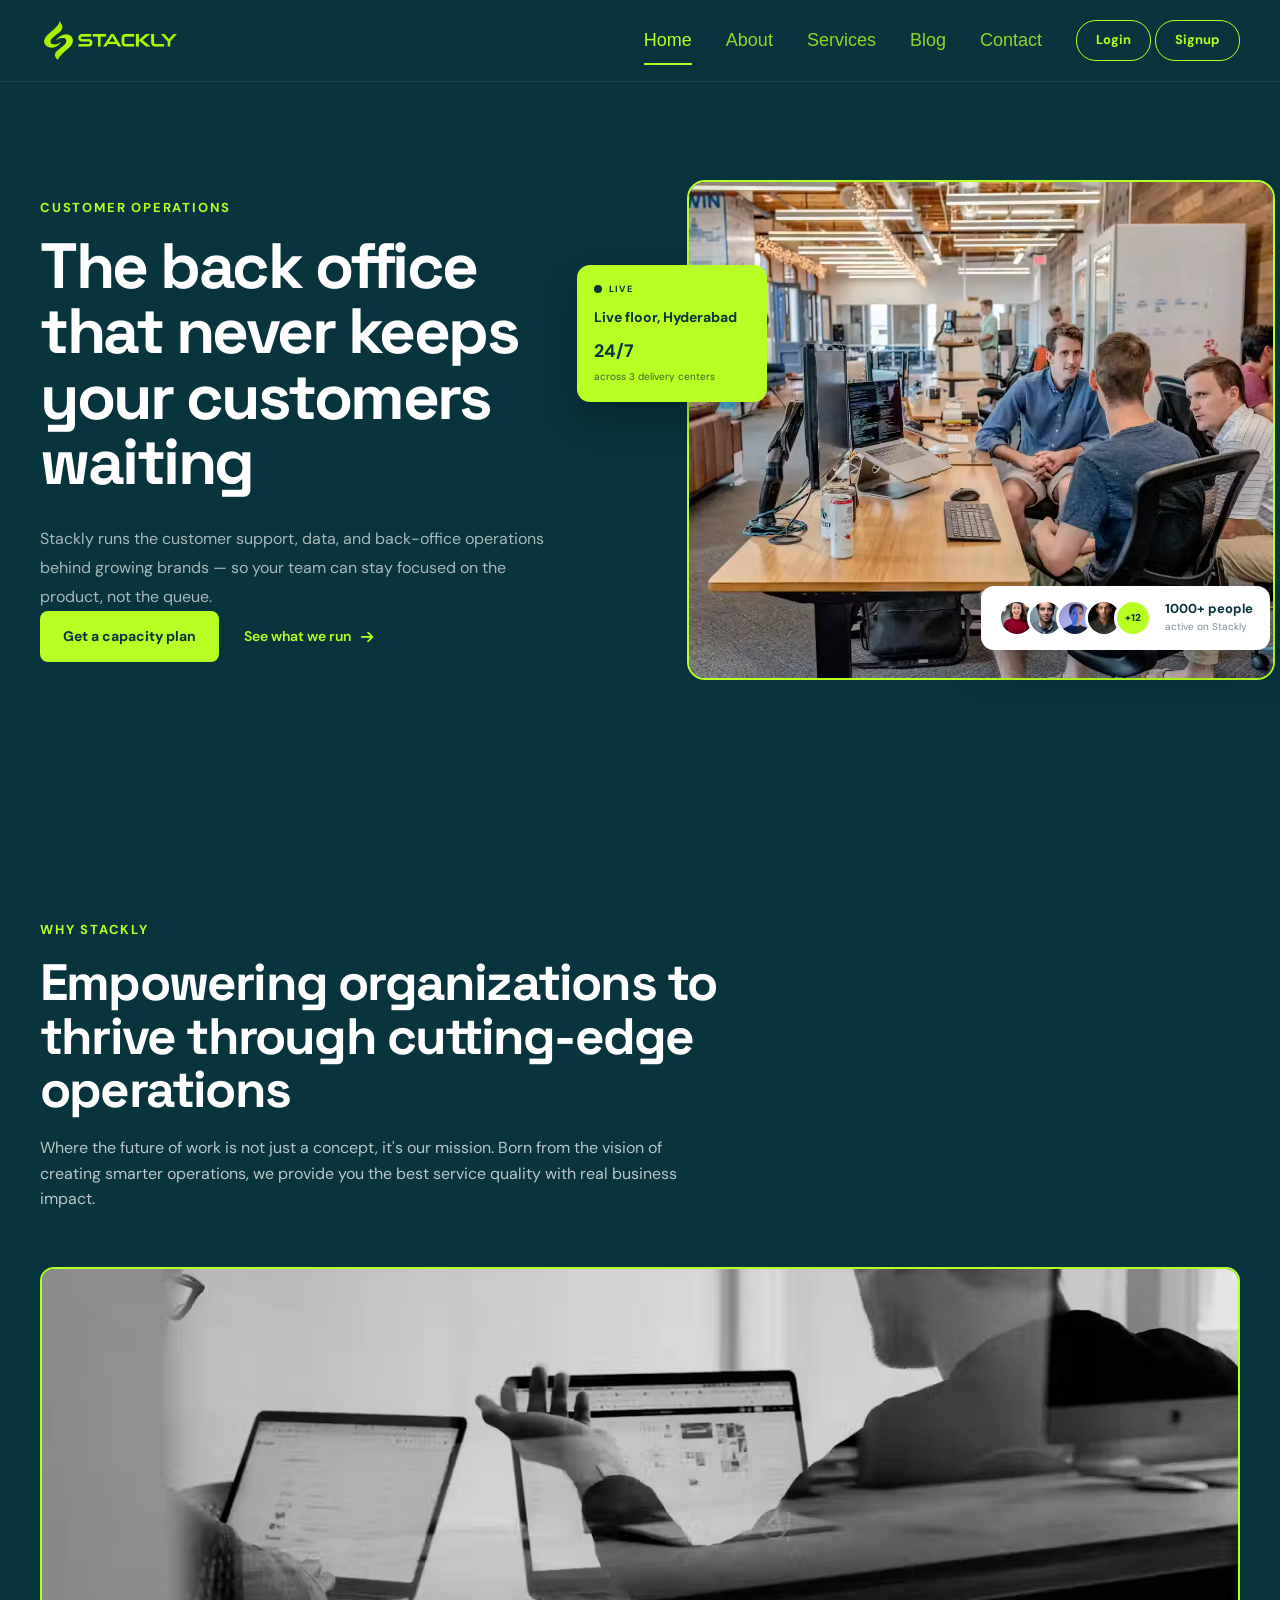
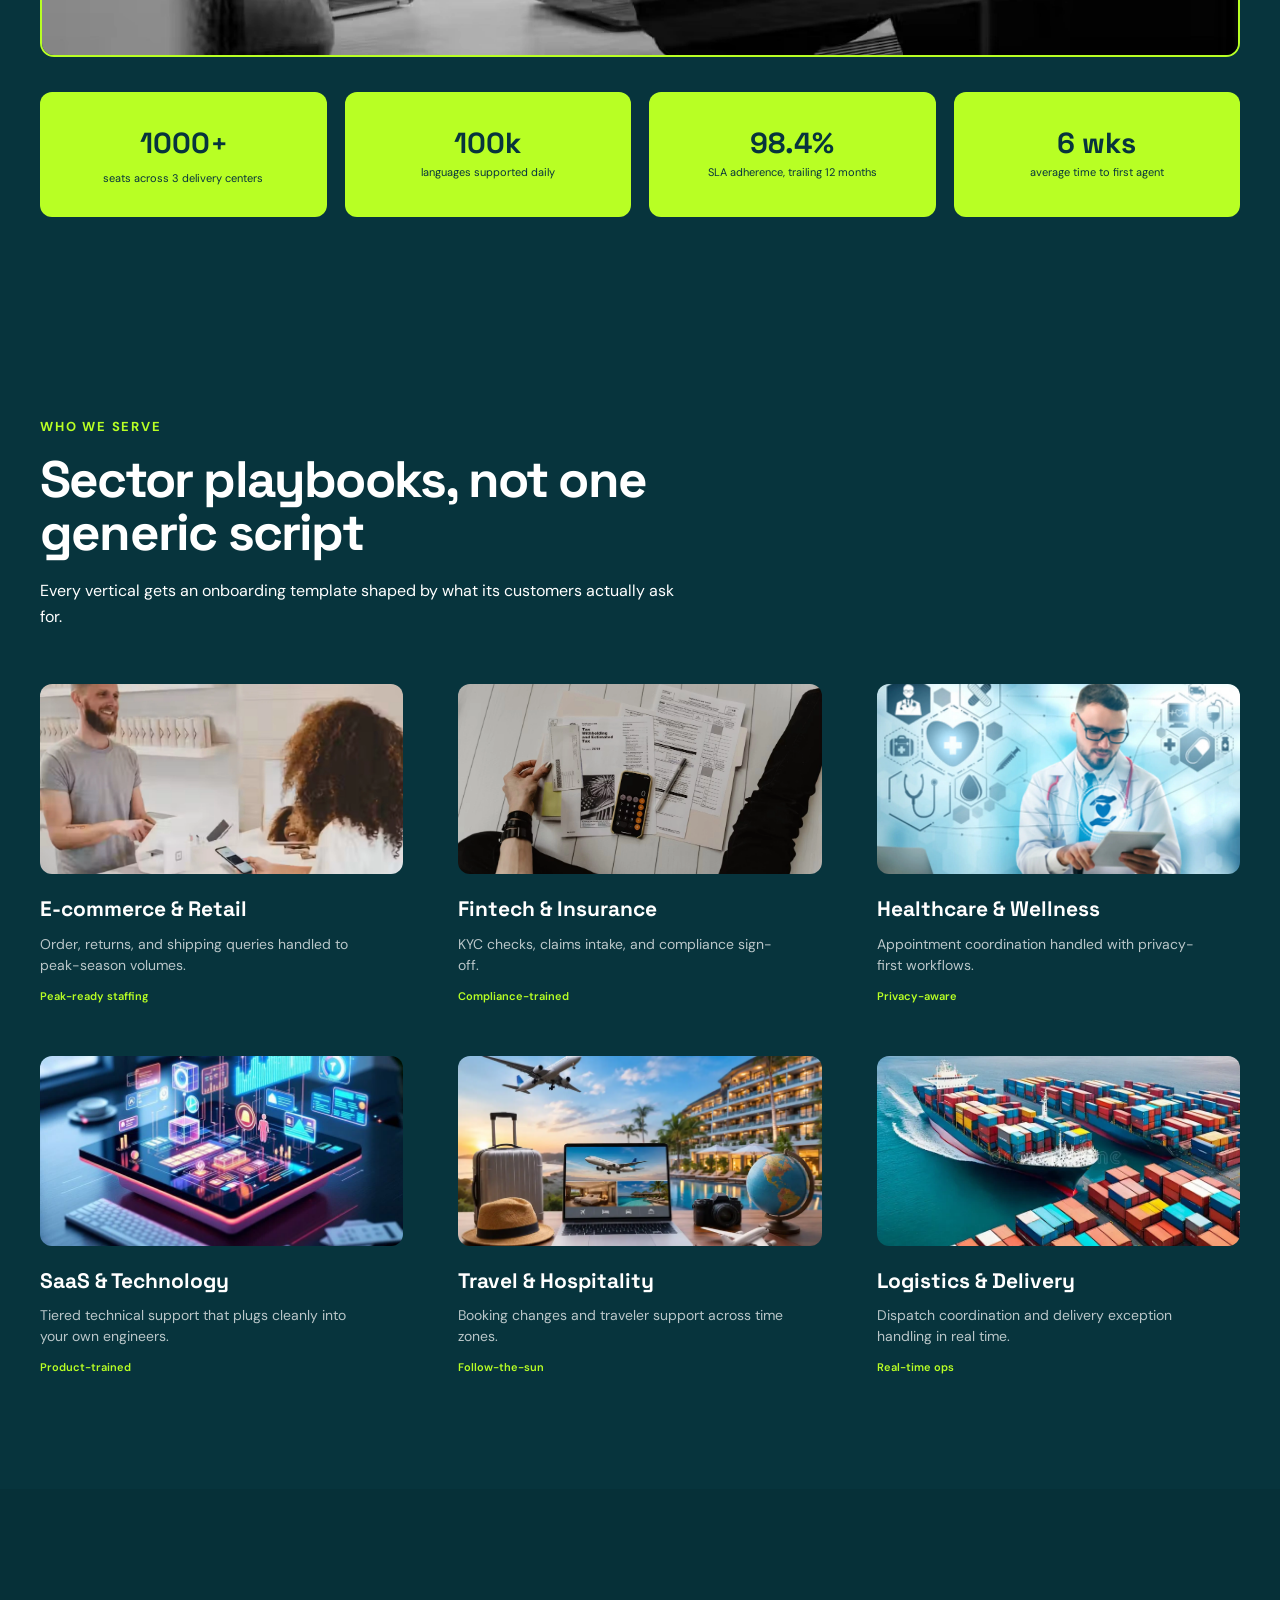
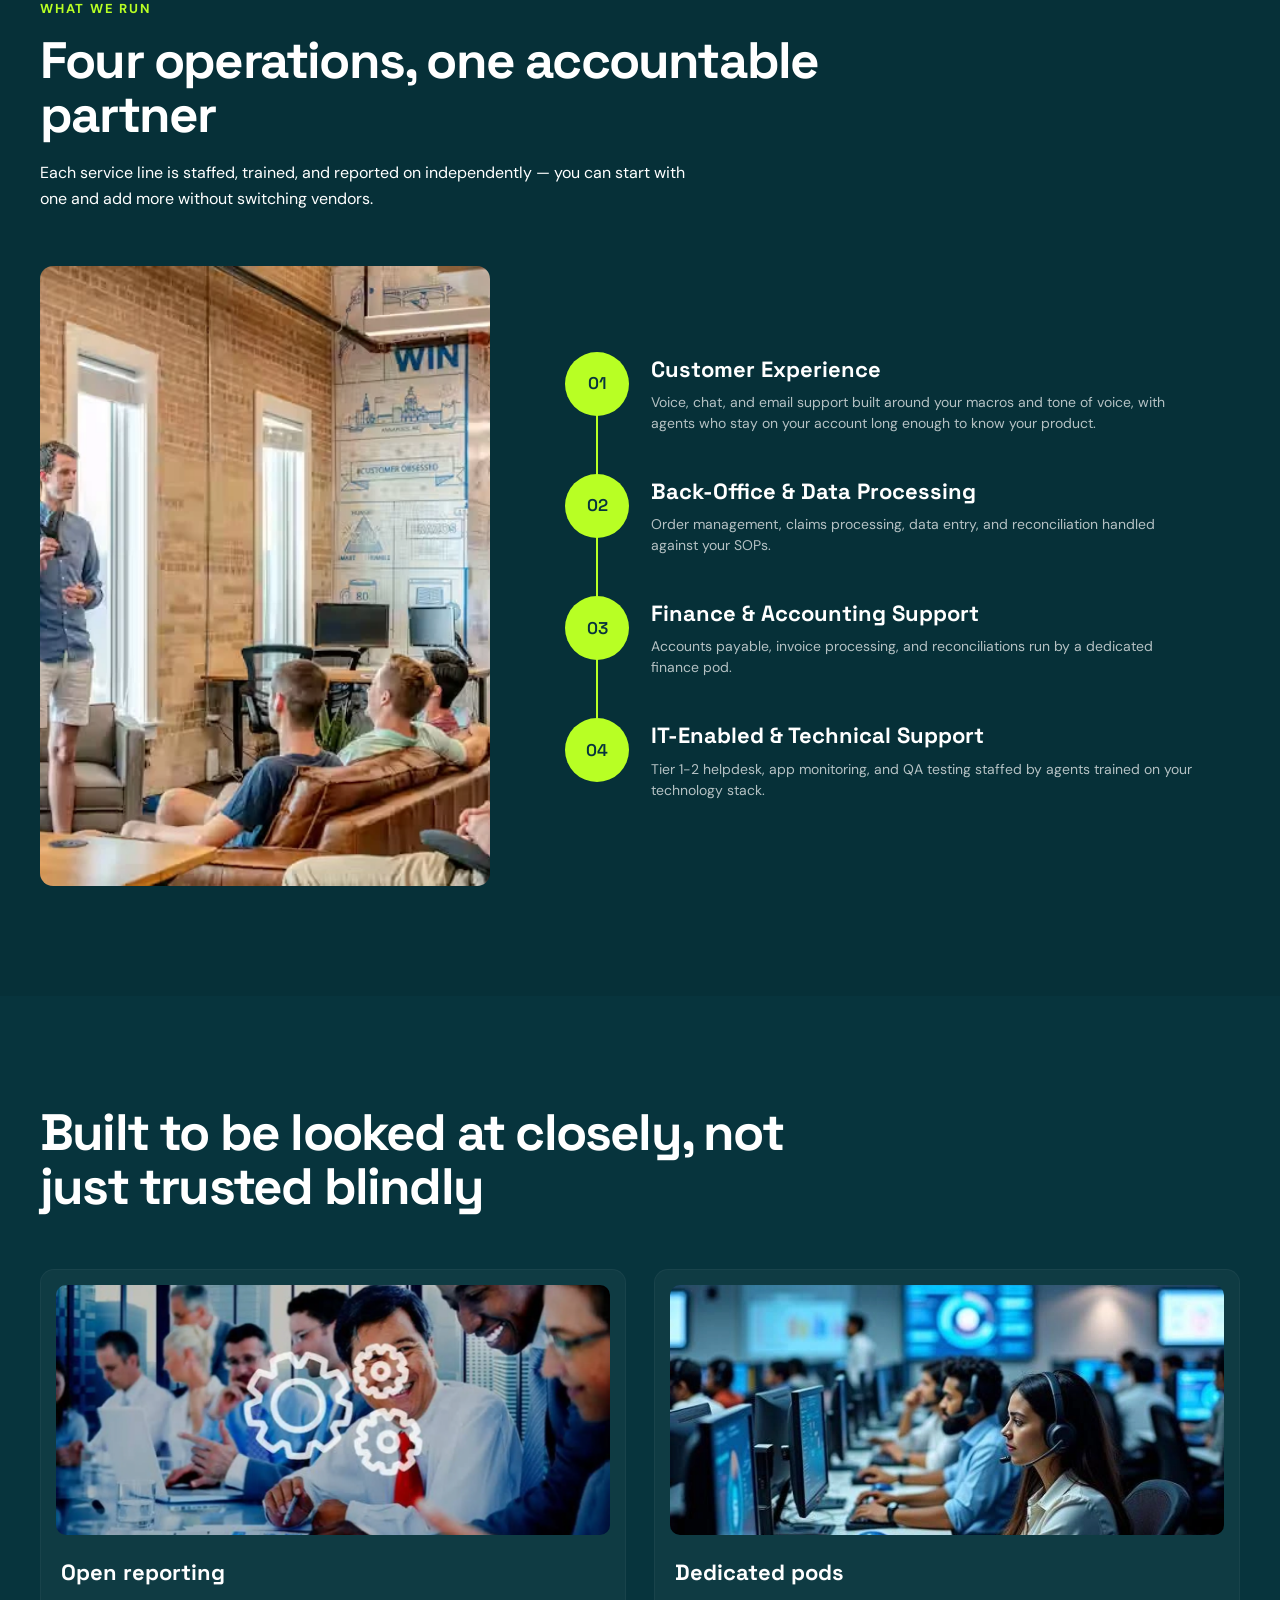
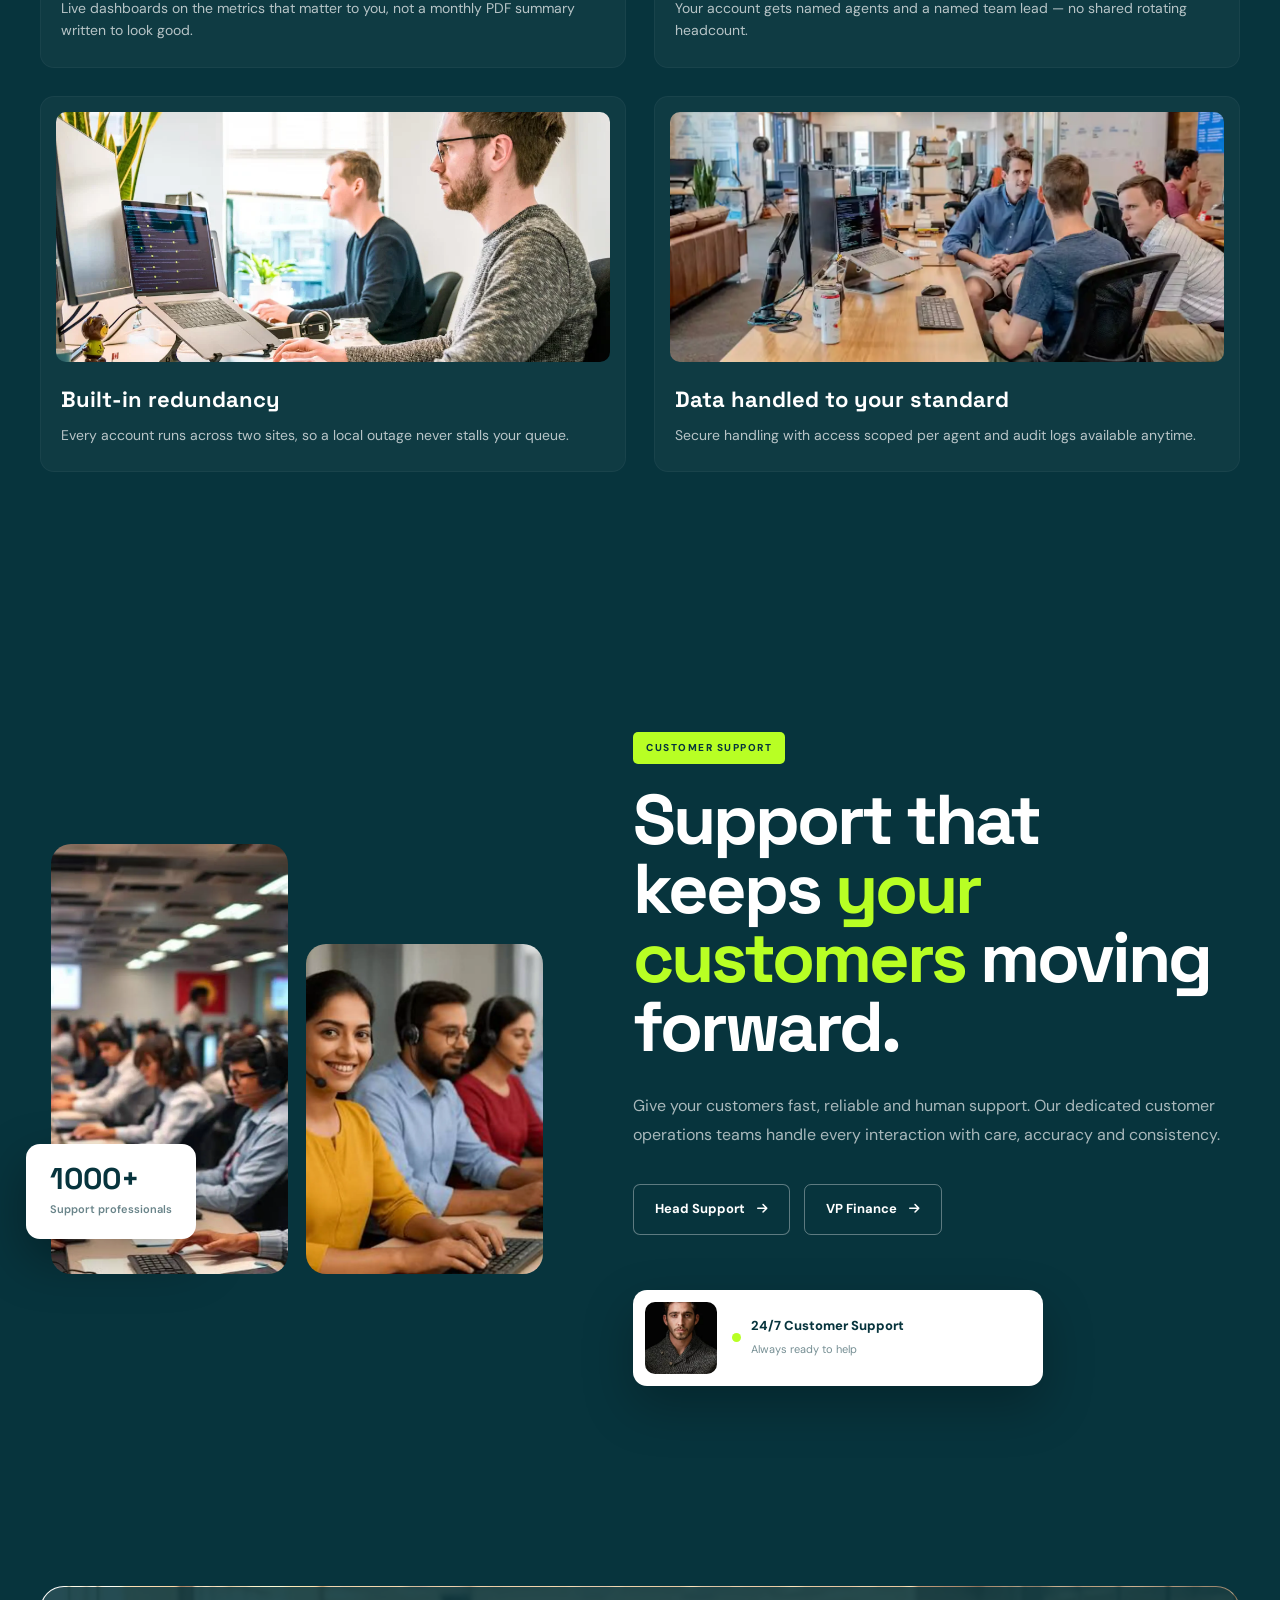
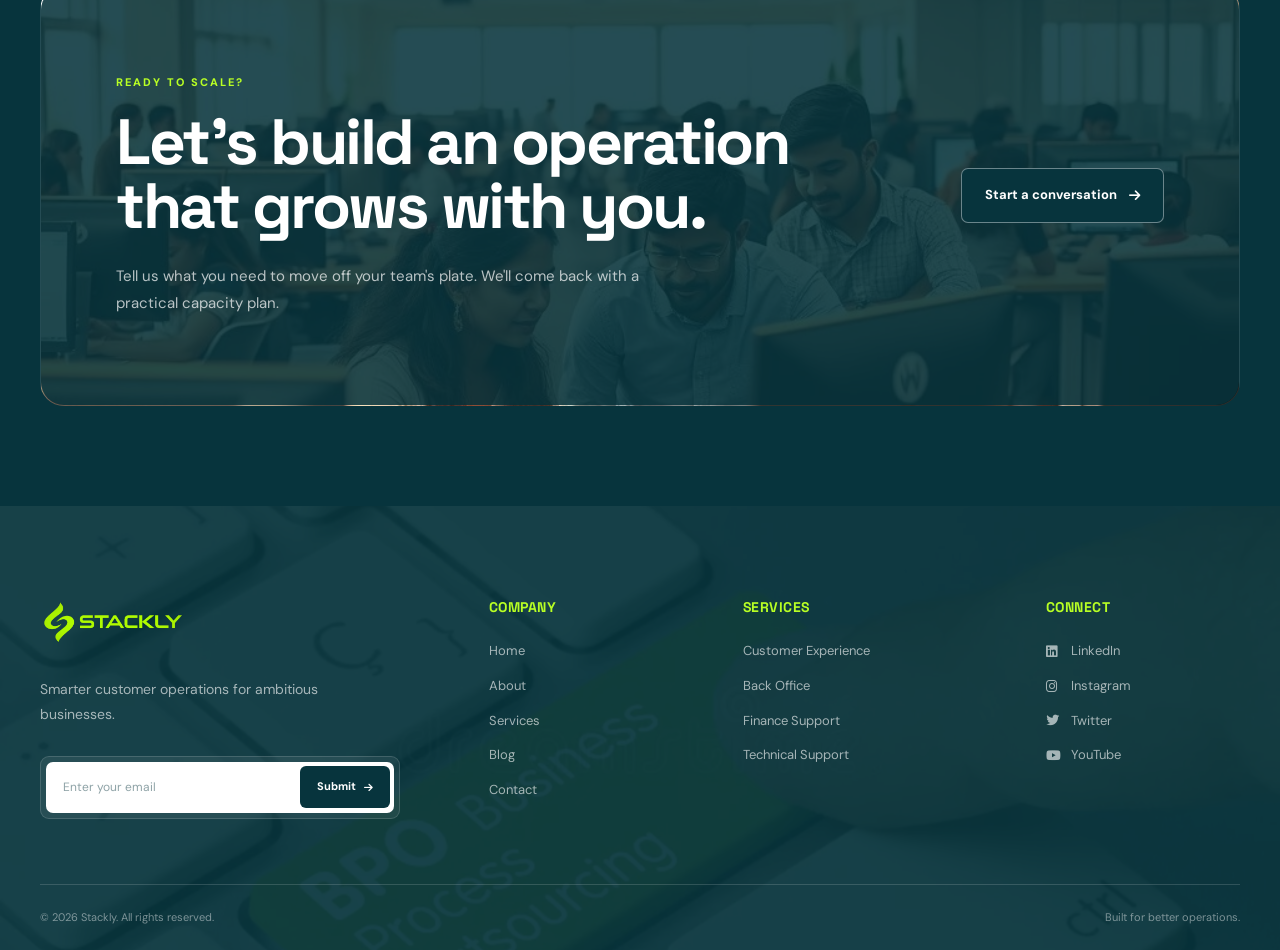
==== commit 729965b2: "Add files via upload" ====
--- a/index.html
+++ b/index.html
@@ -251,7 +251,7 @@
 
                 <strong class="counter"
                         data-target="1200">
-                    0
+                    1000
                 </strong>
 
                 <span>+</span>
@@ -269,7 +269,7 @@
 
                 <strong class="counter"
                         data-target="11">
-                    0
+                    100k
                 </strong>
 
                 <p>
